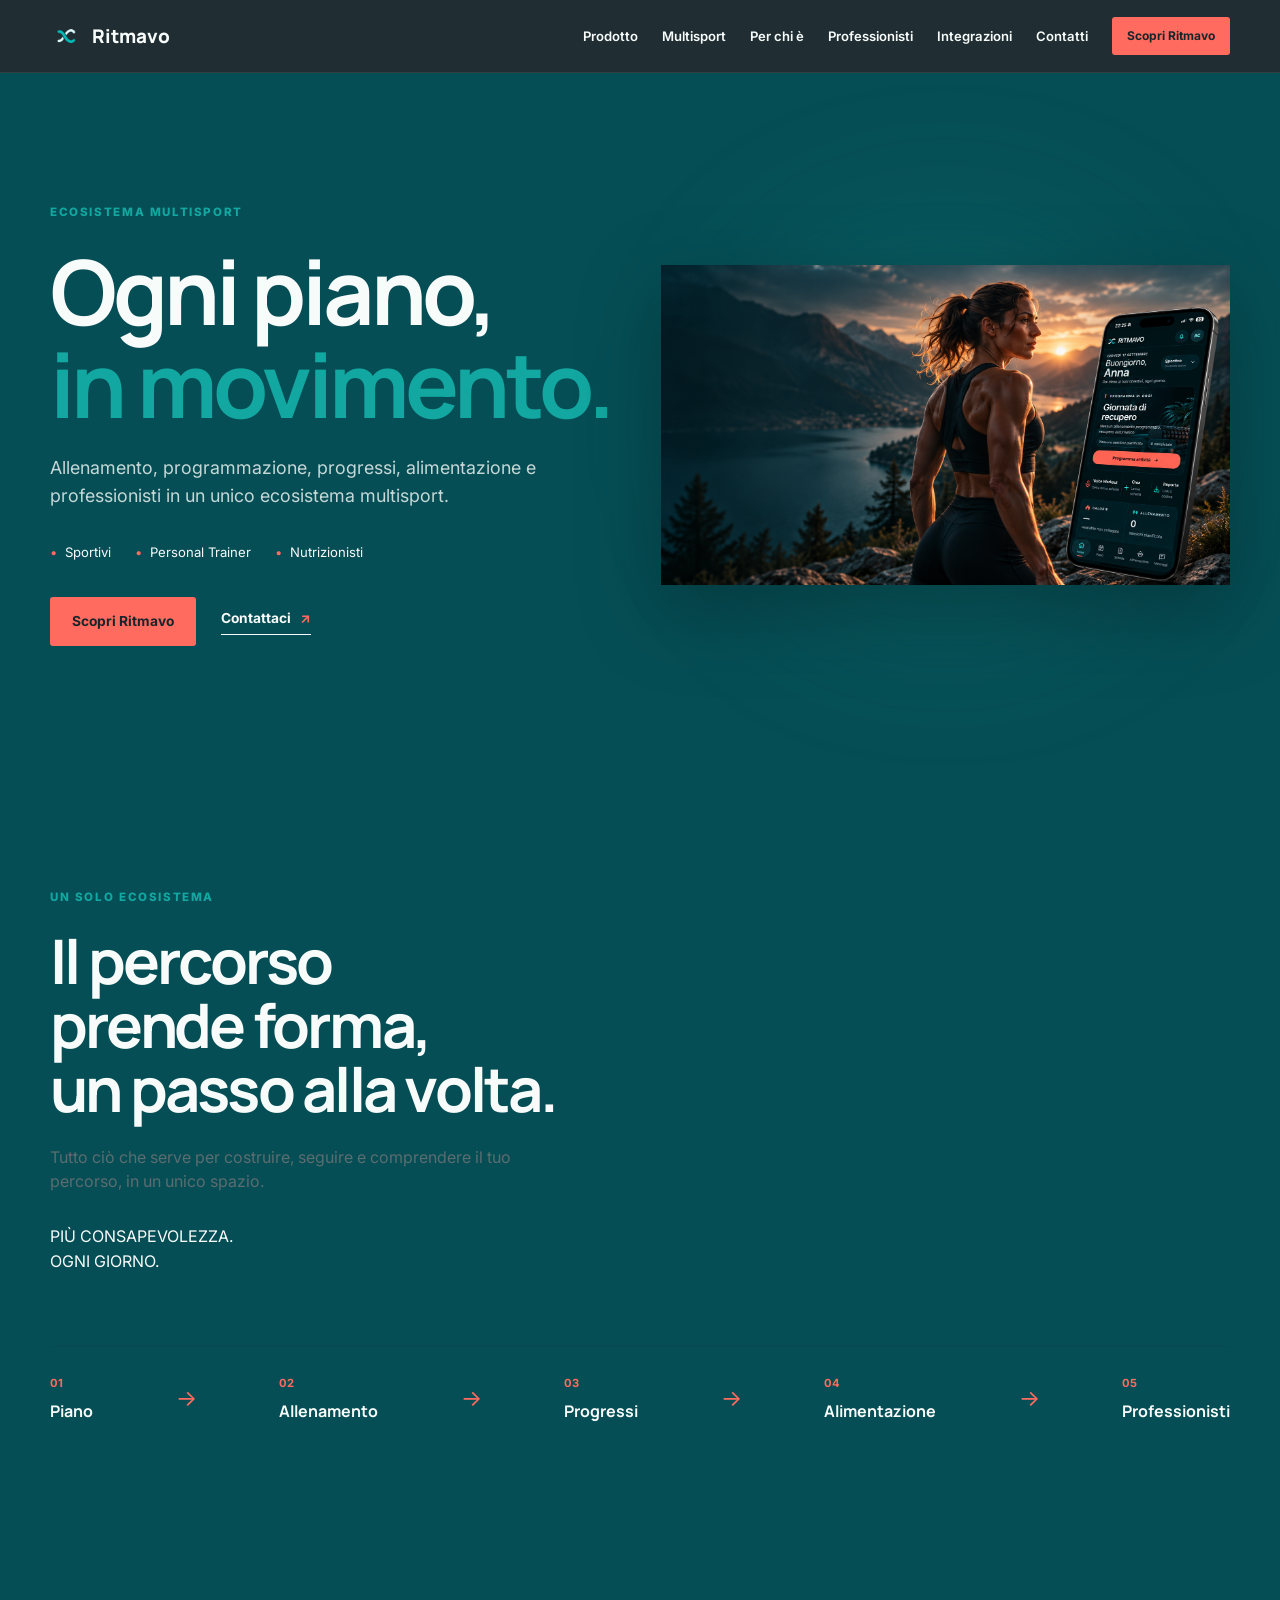
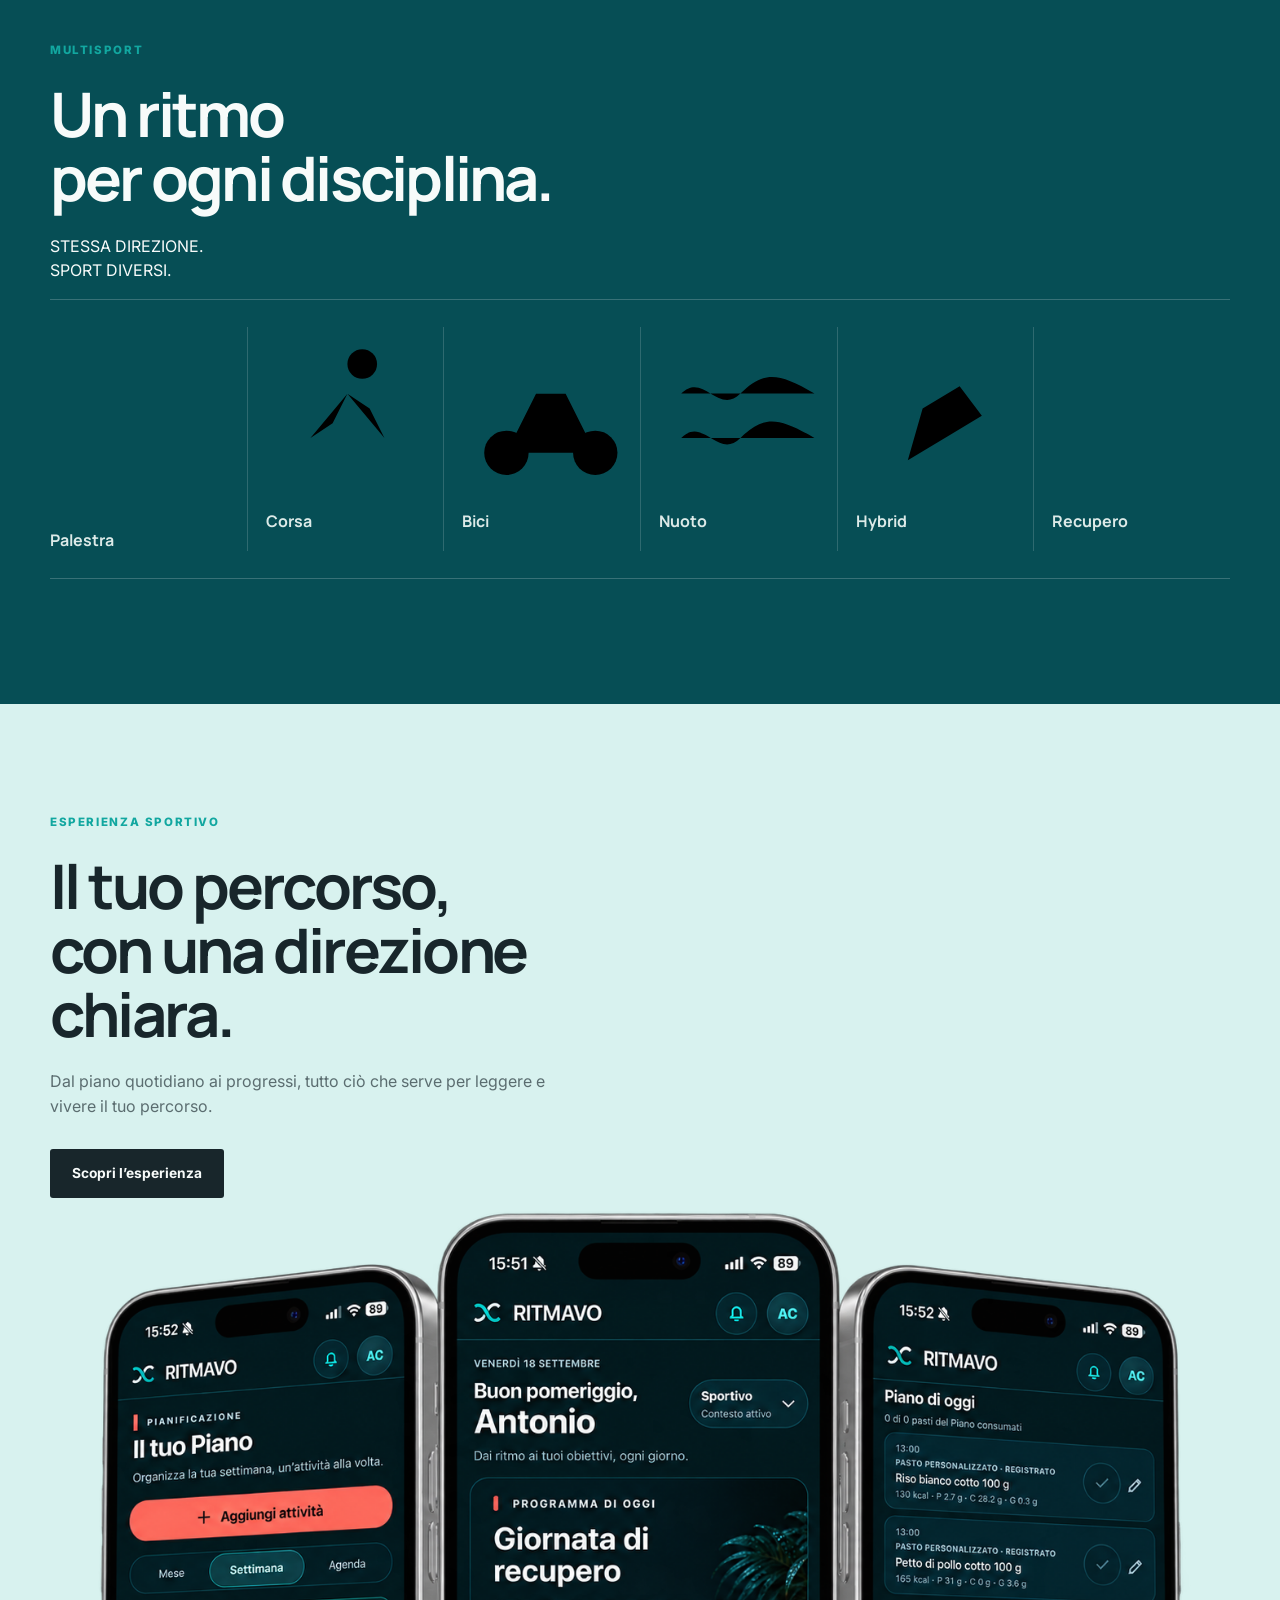
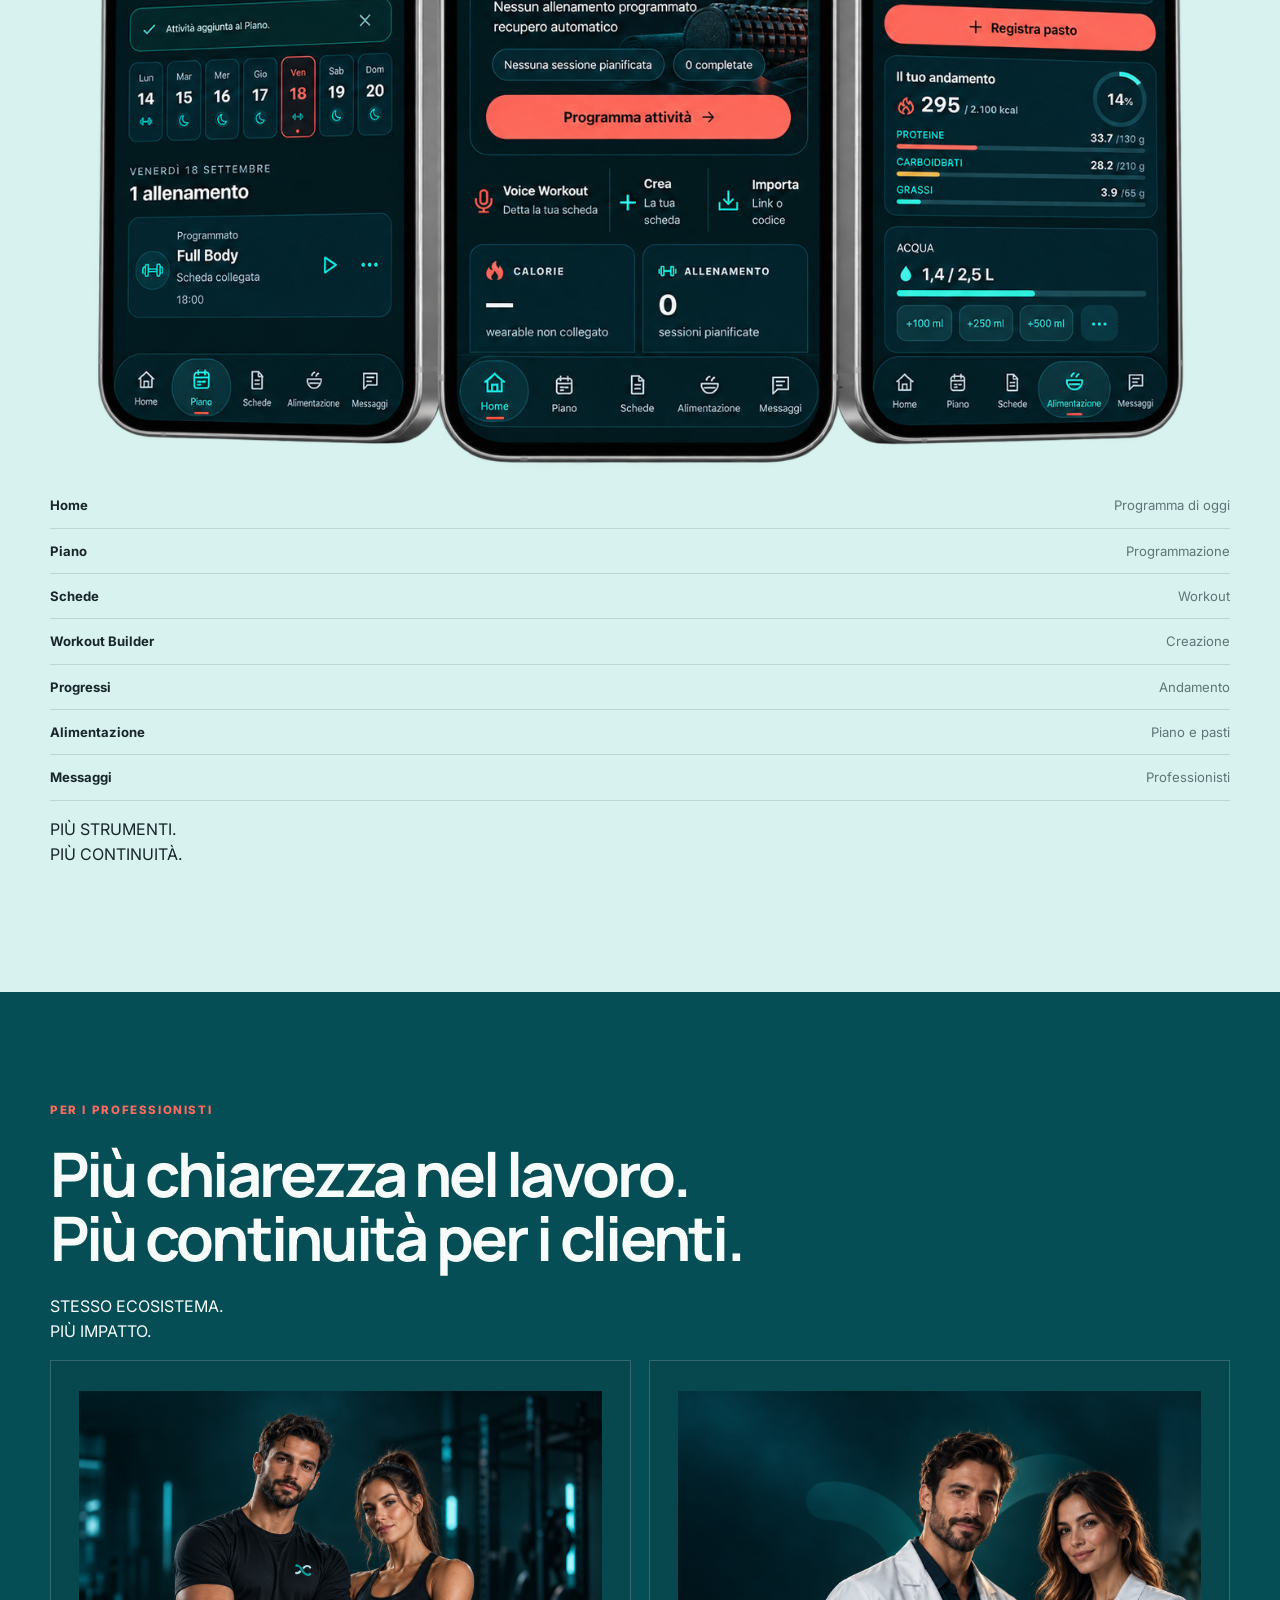
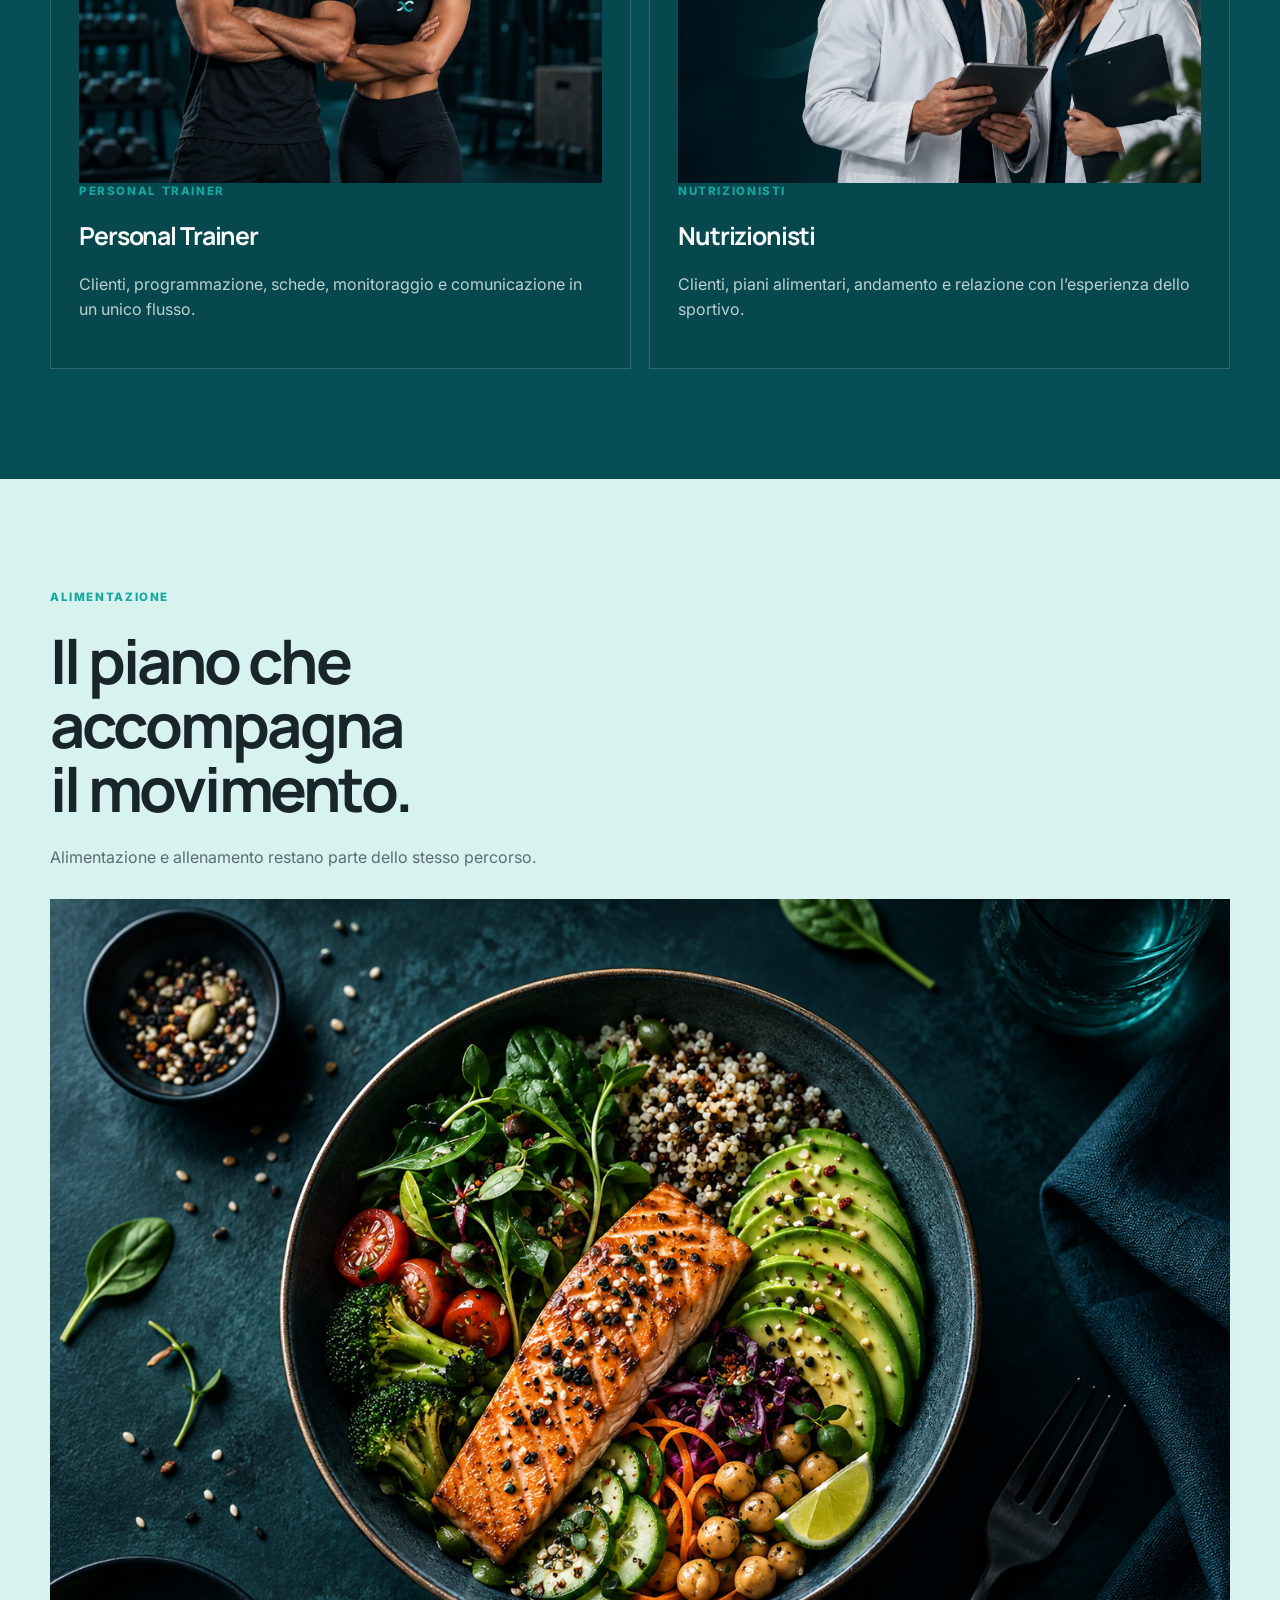
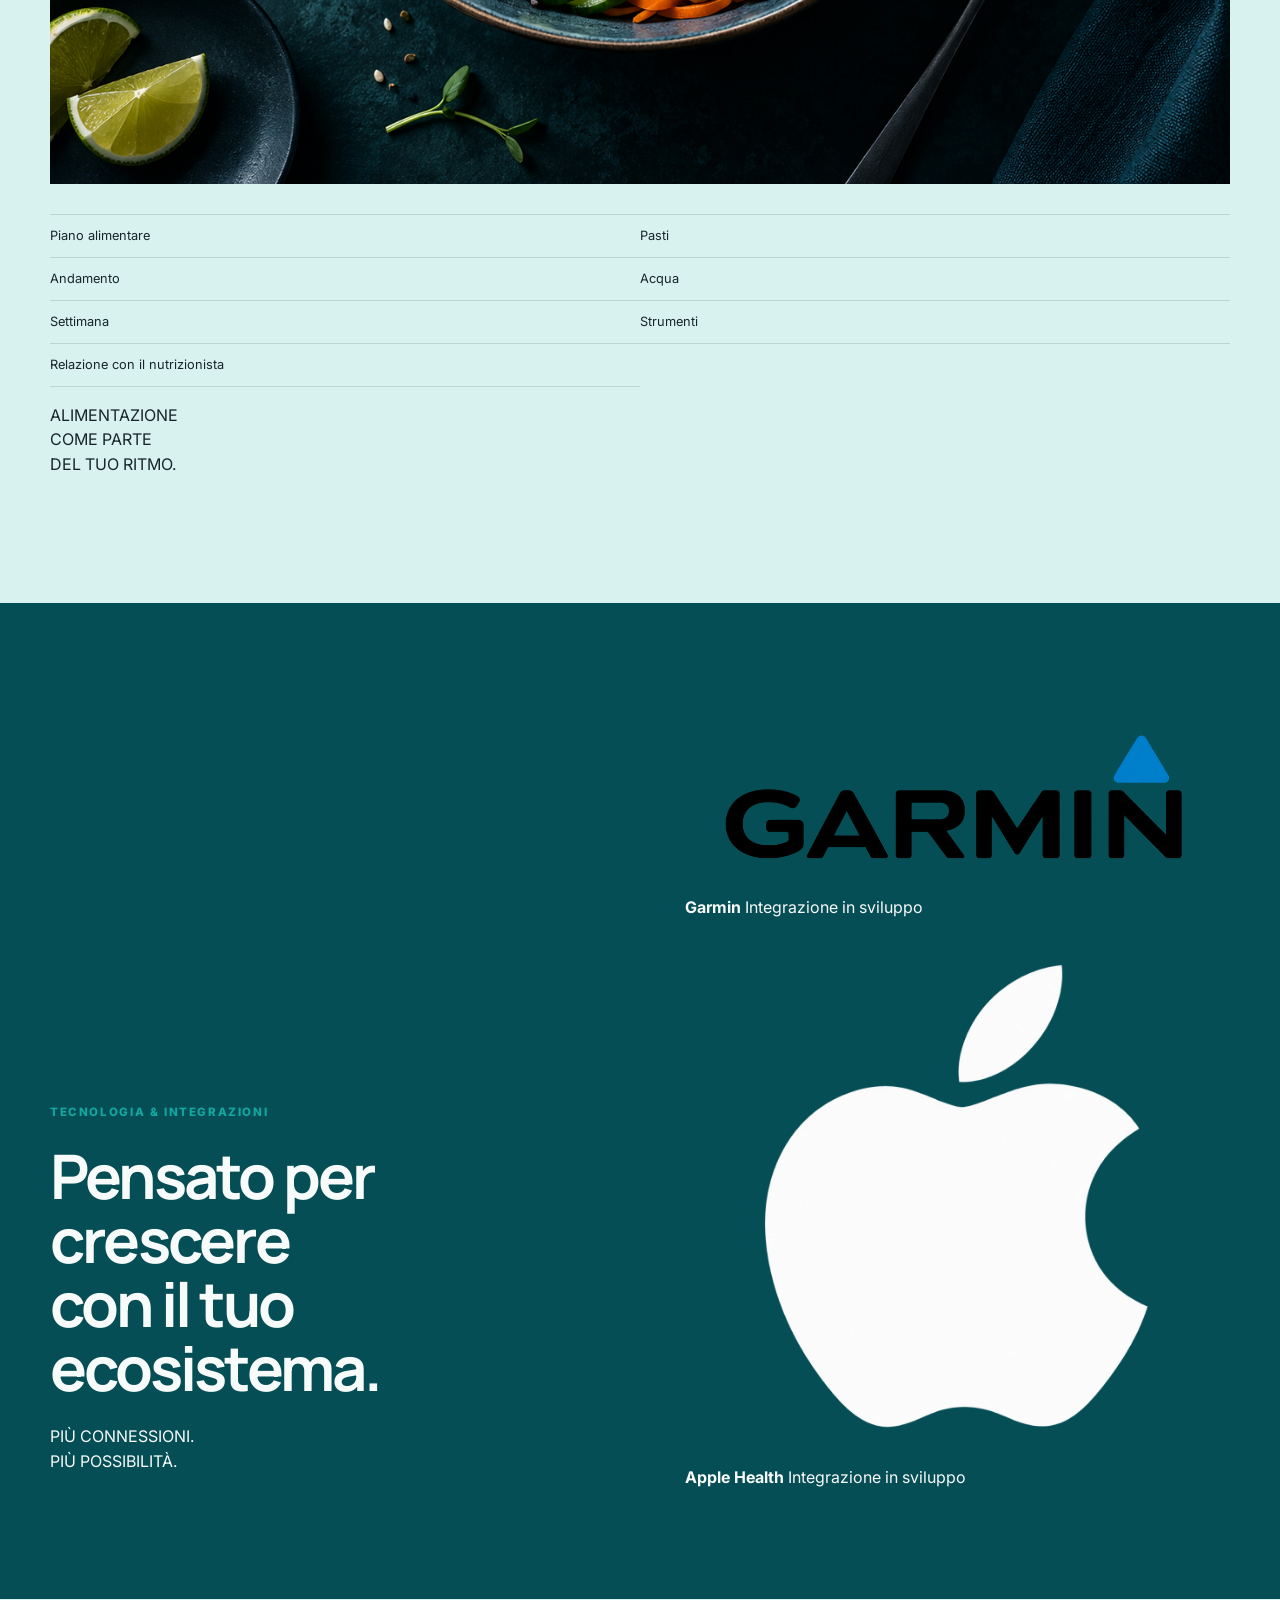
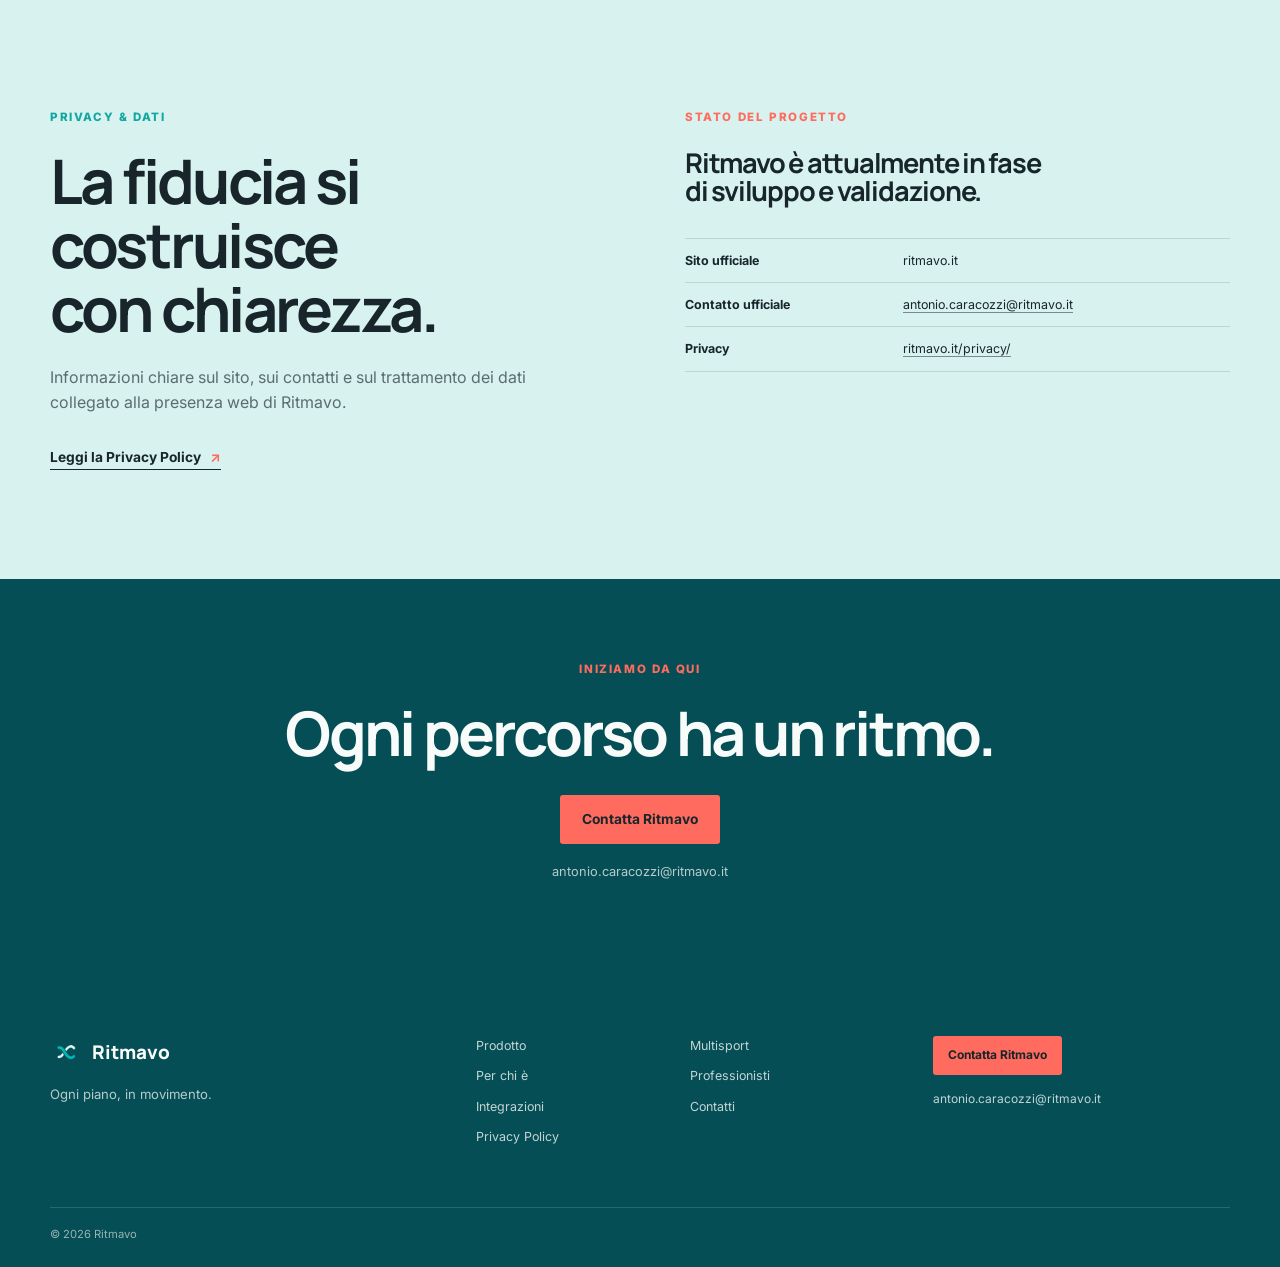
==== index.html @ eb7073df "Update homepage with canonical Ritmavo assets" ====
<!doctype html>
<html lang="it">

<head>
  <meta charset="utf-8">

  <meta
    name="viewport"
    content="width=device-width, initial-scale=1"
  >

  <title>Ritmavo — Ogni piano, in movimento</title>

  <meta
    name="description"
    content="Ritmavo è l’ecosistema multisport per allenamento, programmazione, progressi, alimentazione e professionisti."
  >

  <link
    rel="canonical"
    href="https://ritmavo.it/"
  >

  <meta
    name="theme-color"
    content="#06191E"
  >

  <meta
    property="og:type"
    content="website"
  >

  <meta
    property="og:title"
    content="Ritmavo — Ogni piano, in movimento"
  >

  <meta
    property="og:description"
    content="Allenamento, programmazione, progressi, alimentazione e professionisti in un unico ecosistema multisport."
  >

  <meta
    property="og:url"
    content="https://ritmavo.it/"
  >

  <link
    rel="preconnect"
    href="https://fonts.googleapis.com"
  >

  <link
    rel="preconnect"
    href="https://fonts.gstatic.com"
    crossorigin
  >

  <link
    href="https://fonts.googleapis.com/css2?family=Inter:wght@400;500;600;700;800&family=Manrope:wght@700;800&display=swap"
    rel="stylesheet"
  >

  <link
    rel="stylesheet"
    href="styles.css"
  >

  <script
    src="script.js"
    defer
  ></script>
</head>

<body>

  <a
    class="skip-link"
    href="#main-content"
  >
    Vai al contenuto
  </a>


  <!-- =========================================================
       HEADER
       ========================================================= -->

  <header class="site-header">

    <div class="container header-inner">

      <a
        class="brand"
        href="/"
        aria-label="Ritmavo, home"
      >
        <img
          src="assets/brand/ritmavo-symbol.png"
          alt=""
          width="32"
          height="32"
        >

        <span>Ritmavo</span>
      </a>


      <button
        class="menu-toggle"
        type="button"
        aria-expanded="false"
        aria-controls="primary-nav"
      >
        Menu
      </button>


      <nav
        id="primary-nav"
        aria-label="Navigazione principale"
      >
        <a href="#prodotto">Prodotto</a>
        <a href="#multisport">Multisport</a>
        <a href="#per-chi">Per chi è</a>
        <a href="#professionisti">Professionisti</a>
        <a href="#integrazioni">Integrazioni</a>
        <a href="#contatti">Contatti</a>

        <a
          class="button button-small button-coral"
          href="#prodotto"
        >
          Scopri Ritmavo
        </a>
      </nav>

    </div>

  </header>


  <main id="main-content">


    <!-- =========================================================
         HERO
         ========================================================= -->

    <section class="hero section-dark">

      <div class="container hero-grid">

        <div class="hero-copy">

          <p class="eyebrow teal">
            ECOSISTEMA MULTISPORT
          </p>

          <h1>
            Ogni piano,<br>
            <em>in movimento.</em>
          </h1>

          <p class="hero-lead">
            Allenamento, programmazione, progressi,
            alimentazione e professionisti in un unico
            ecosistema multisport.
          </p>


          <div class="audiences">

            <span>Sportivi</span>

            <span>Personal Trainer</span>

            <span>Nutrizionisti</span>

          </div>


          <div class="actions">

            <a
              class="button button-coral"
              href="#prodotto"
            >
              Scopri Ritmavo
            </a>

            <a
              class="text-link light"
              href="#contatti"
            >
              Contattaci
              <span aria-hidden="true">↗</span>
            </a>

          </div>

        </div>


        <div
          class="hero-product"
          aria-label="Esperienza Ritmavo"
        >

          <div
            class="product-glow"
            aria-hidden="true"
          ></div>

          <div class="hero-image-wrap">

            <img
              src="assets/images/ritmavo-hero-canonical.png"
              alt="Esperienza Ritmavo con atleta e applicazione"
              loading="eager"
            >

          </div>

        </div>

      </div>

    </section>


    <!-- =========================================================
         UN SOLO ECOSISTEMA
         ========================================================= -->

    <section
      id="prodotto"
      class="section section-dark ecosystem"
    >

      <div class="container">


        <div class="split-heading">

          <div>

            <p class="eyebrow teal">
              UN SOLO ECOSISTEMA
            </p>

            <h2>
              Il percorso<br>
              prende forma,<br>
              un passo alla volta.
            </h2>

          </div>


          <div class="section-side-copy">

            <p class="body-copy">
              Tutto ciò che serve per costruire,
              seguire e comprendere il tuo percorso,
              in un unico spazio.
            </p>

            <p class="micro-statement">
              PIÙ CONSAPEVOLEZZA.<br>
              OGNI GIORNO.
            </p>

          </div>

        </div>


        <div
          class="flow"
          aria-label="Percorso Ritmavo"
        >

          <div>
            <b>01</b>
            <span>Piano</span>
          </div>

          <i aria-hidden="true">→</i>

          <div>
            <b>02</b>
            <span>Allenamento</span>
          </div>

          <i aria-hidden="true">→</i>

          <div>
            <b>03</b>
            <span>Progressi</span>
          </div>

          <i aria-hidden="true">→</i>

          <div>
            <b>04</b>
            <span>Alimentazione</span>
          </div>

          <i aria-hidden="true">→</i>

          <div>
            <b>05</b>
            <span>Professionisti</span>
          </div>

        </div>

      </div>

    </section>


    <!-- =========================================================
         MULTISPORT
         ========================================================= -->

    <section
      id="multisport"
      class="section section-dark multisport"
    >

      <div class="container">

        <div class="multisport-head">

          <div class="section-heading light-heading">

            <p class="eyebrow teal">
              MULTISPORT
            </p>

            <h2>
              Un ritmo<br>
              per ogni disciplina.
            </h2>

          </div>


          <p class="micro-statement">
            STESSA DIREZIONE.<br>
            SPORT DIVERSI.
          </p>

        </div>


        <div
          class="discipline-row"
          aria-label="Discipline supportate"
        >


          <span>

            <svg
              viewBox="0 0 24 24"
              aria-hidden="true"
            >
              <path d="M4 10h16M6 7v6M18 7v6M9 8v4M15 8v4"/>
            </svg>

            Palestra

          </span>


          <span>

            <svg
              viewBox="0 0 24 24"
              aria-hidden="true"
            >
              <circle cx="13" cy="5" r="2"/>
              <path d="m11 9 3 2 2 4m-5-6-2 4-3 2m6 0-1 5m5-5 3 4"/>
            </svg>

            Corsa

          </span>


          <span>

            <svg
              viewBox="0 0 24 24"
              aria-hidden="true"
            >
              <circle cx="6" cy="17" r="3"/>
              <circle cx="18" cy="17" r="3"/>
              <path d="m6 17 4-8h4l4 8M10 9l-3-3m3 3 4 5"/>
            </svg>

            Bici

          </span>


          <span>

            <svg
              viewBox="0 0 24 24"
              aria-hidden="true"
            >
              <path d="M3 9c3-3 5 3 8 0s5-3 10 0M3 15c3-3 5 3 8 0s5-3 10 0"/>
            </svg>

            Nuoto

          </span>


          <span>

            <svg
              viewBox="0 0 24 24"
              aria-hidden="true"
            >
              <path d="M5 18h14M7 18l2-7 5-3 3 4m-8-1 4 2"/>
            </svg>

            Hybrid

          </span>


          <span>

            <svg
              viewBox="0 0 24 24"
              aria-hidden="true"
            >
              <path d="M12 4v16M4 12h16M6.5 6.5l11 11m0-11-11 11"/>
            </svg>

            Recupero

          </span>


        </div>

      </div>

    </section>


    <!-- =========================================================
         ESPERIENZA SPORTIVO
         ========================================================= -->

    <section
      id="per-chi"
      class="section section-light sportivo"
    >

      <div class="container sportivo-grid">


        <div class="sportivo-copy">

          <p class="eyebrow teal">
            ESPERIENZA SPORTIVO
          </p>

          <h2>
            Il tuo percorso,<br>
            con una direzione<br>
            chiara.
          </h2>

          <p class="body-copy">
            Dal piano quotidiano ai progressi,
            tutto ciò che serve per leggere
            e vivere il tuo percorso.
          </p>

          <a
            class="button button-dark"
            href="#contatti"
          >
            Scopri l’esperienza
          </a>

        </div>


        <div class="phone-visual">

          <img
            src="assets/images/ritmavo-phones-canonical.png"
            alt="Schermate Ritmavo Piano, Home e Alimentazione"
            loading="lazy"
          >

        </div>


        <div class="sportivo-features">

          <ul class="feature-list">

            <li>
              <b>Home</b>
              <span>Programma di oggi</span>
            </li>

            <li>
              <b>Piano</b>
              <span>Programmazione</span>
            </li>

            <li>
              <b>Schede</b>
              <span>Workout</span>
            </li>

            <li>
              <b>Workout Builder</b>
              <span>Creazione</span>
            </li>

            <li>
              <b>Progressi</b>
              <span>Andamento</span>
            </li>

            <li>
              <b>Alimentazione</b>
              <span>Piano e pasti</span>
            </li>

            <li>
              <b>Messaggi</b>
              <span>Professionisti</span>
            </li>

          </ul>


          <p class="micro-statement micro-dark">
            PIÙ STRUMENTI.<br>
            PIÙ CONTINUITÀ.
          </p>

        </div>

      </div>

    </section>


    <!-- =========================================================
         PROFESSIONISTI
         ========================================================= -->

    <section
      id="professionisti"
      class="section section-dark professionals"
    >

      <div class="container">


        <div class="professionals-heading">

          <div class="section-heading light-heading">

            <p class="eyebrow coral">
              PER I PROFESSIONISTI
            </p>

            <h2>
              Più chiarezza nel lavoro.<br>
              Più continuità per i clienti.
            </h2>

          </div>


          <p class="micro-statement">
            STESSO ECOSISTEMA.<br>
            PIÙ IMPATTO.
          </p>

        </div>


        <div class="pro-grid">


          <article class="pro-card">

            <div class="pro-image">

              <img
                src="assets/images/ritmavo-pt-canonical.png"
                alt="Personal Trainer uomo e donna"
                loading="lazy"
              >

            </div>


            <div class="pro-content">

              <p class="eyebrow teal">
                PERSONAL TRAINER
              </p>

              <h3>
                Personal Trainer
              </h3>

              <p>
                Clienti, programmazione, schede,
                monitoraggio e comunicazione
                in un unico flusso.
              </p>

            </div>

          </article>


          <article class="pro-card">

            <div class="pro-image">

              <img
                src="assets/images/ritmavo-nutritionists-canonical.png"
                alt="Nutrizionisti uomo e donna"
                loading="lazy"
              >

            </div>


            <div class="pro-content">

              <p class="eyebrow teal">
                NUTRIZIONISTI
              </p>

              <h3>
                Nutrizionisti
              </h3>

              <p>
                Clienti, piani alimentari,
                andamento e relazione con
                l’esperienza dello sportivo.
              </p>

            </div>

          </article>


        </div>

      </div>

    </section>


    <!-- =========================================================
         ALIMENTAZIONE
         ========================================================= -->

    <section
      class="section section-light nutrition"
    >

      <div class="container nutrition-grid">


        <div class="nutrition-copy">

          <p class="eyebrow teal">
            ALIMENTAZIONE
          </p>

          <h2>
            Il piano che<br>
            accompagna<br>
            il movimento.
          </h2>

          <p class="body-copy">
            Alimentazione e allenamento
            restano parte dello stesso percorso.
          </p>

        </div>


        <div class="nutrition-visual">

          <img
            src="assets/images/ritmavo-nutrition-canonical.png"
            alt="Esperienza alimentazione Ritmavo"
            loading="lazy"
          >

        </div>


        <div class="nutrition-features">

          <ul class="plain-list">

            <li>Piano alimentare</li>
            <li>Pasti</li>
            <li>Andamento</li>
            <li>Acqua</li>
            <li>Settimana</li>
            <li>Strumenti</li>
            <li>Relazione con il nutrizionista</li>

          </ul>


          <p class="micro-statement micro-dark">
            ALIMENTAZIONE<br>
            COME PARTE<br>
            DEL TUO RITMO.
          </p>

        </div>

      </div>

    </section>


    <!-- =========================================================
         TECNOLOGIA & INTEGRAZIONI
         ========================================================= -->

    <section
      id="integrazioni"
      class="section section-dark integrations"
    >

      <div class="container integration-row">


        <div>

          <p class="eyebrow teal">
            TECNOLOGIA &amp; INTEGRAZIONI
          </p>

          <h2>
            Pensato per crescere<br>
            con il tuo ecosistema.
          </h2>

          <p class="micro-statement">
            PIÙ CONNESSIONI.<br>
            PIÙ POSSIBILITÀ.
          </p>

        </div>


        <div class="integration-panels">


          <div class="integration-panel">

            <img
              src="assets/brand/garmin-logo.png"
              alt="Garmin"
            >

            <strong>Garmin</strong>

            <span>
              Integrazione in sviluppo
            </span>

          </div>


          <div class="integration-panel">

            <img
              src="assets/brand/apple-logo.png"
              alt="Apple"
            >

            <strong>Apple Health</strong>

            <span>
              Integrazione in sviluppo
            </span>

          </div>


        </div>

      </div>

    </section>


    <!-- =========================================================
         PRIVACY + STATO PROGETTO
         ========================================================= -->

    <section class="section section-light trust">

      <div class="container trust-grid">


        <div>

          <p class="eyebrow teal">
            PRIVACY &amp; DATI
          </p>

          <h2>
            La fiducia si costruisce<br>
            con chiarezza.
          </h2>

          <p class="body-copy">
            Informazioni chiare sul sito,
            sui contatti e sul trattamento
            dei dati collegato alla presenza web di Ritmavo.
          </p>

          <a
            class="text-link"
            href="/privacy/"
          >
            Leggi la Privacy Policy
            <span aria-hidden="true">↗</span>
          </a>

        </div>


        <div>

          <p class="eyebrow coral">
            STATO DEL PROGETTO
          </p>

          <h3>
            Ritmavo è attualmente in fase<br>
            di sviluppo e validazione.
          </h3>


          <dl class="status-list">

            <dt>Sito ufficiale</dt>
            <dd>ritmavo.it</dd>

            <dt>Contatto ufficiale</dt>

            <dd>
              <a href="mailto:antonio.caracozzi@ritmavo.it">
                antonio.caracozzi@ritmavo.it
              </a>
            </dd>

            <dt>Privacy</dt>

            <dd>
              <a href="/privacy/">
                ritmavo.it/privacy/
              </a>
            </dd>

          </dl>

        </div>

      </div>

    </section>


    <!-- =========================================================
         FINAL CTA
         ========================================================= -->

    <section
      id="contatti"
      class="section-dark final-cta"
    >

      <div class="container cta-inner">

        <p class="eyebrow coral">
          INIZIAMO DA QUI
        </p>

        <h2>
          Ogni percorso ha un ritmo.
        </h2>

        <a
          class="button button-coral"
          href="mailto:antonio.caracozzi@ritmavo.it"
        >
          Contatta Ritmavo
        </a>

        <a
          class="contact-mail"
          href="mailto:antonio.caracozzi@ritmavo.it"
        >
          antonio.caracozzi@ritmavo.it
        </a>

      </div>

    </section>


  </main>


  <!-- =========================================================
       FOOTER
       ========================================================= -->

  <footer class="site-footer section-dark">

    <div class="container footer-grid">


      <div>

        <a
          class="brand footer-brand"
          href="/"
        >

          <img
            src="assets/brand/ritmavo-symbol.png"
            alt=""
            width="32"
            height="32"
          >

          <span>Ritmavo</span>

        </a>

        <p>
          Ogni piano, in movimento.
        </p>

      </div>


      <nav aria-label="Navigazione footer">

        <a href="#prodotto">Prodotto</a>

        <a href="#multisport">Multisport</a>

        <a href="#per-chi">Per chi è</a>

        <a href="#professionisti">Professionisti</a>

        <a href="#integrazioni">Integrazioni</a>

        <a href="#contatti">Contatti</a>

        <a href="/privacy/">Privacy Policy</a>

      </nav>


      <div class="footer-contact">

        <a
          class="button button-coral button-small"
          href="mailto:antonio.caracozzi@ritmavo.it"
        >
          Contatta Ritmavo
        </a>

        <a href="mailto:antonio.caracozzi@ritmavo.it">
          antonio.caracozzi@ritmavo.it
        </a>

      </div>


    </div>


    <div class="container copyright">
      © 2026 Ritmavo
    </div>

  </footer>


</body>

</html>
---- styles.css ----
:root {
  --ink: #18262b;
  --deep: #064e55;
  --petrol: #08767b;
  --active: #12a7a0;
  --coral: #ff6b5f;
  --ice: #d8f2ef;
  --white: #f7fbfa;
  --muted: #a9c3c2;
  --line: rgba(24, 38, 43, 0.14);
}

* { box-sizing: border-box; }
html { scroll-behavior: smooth; }
body {
  margin: 0;
  color: var(--ink);
  background: var(--ice);
  font: 400 16px/1.55 Inter, system-ui, sans-serif;
  overflow-x: hidden;
}

a { color: inherit; text-decoration: none; }
img { max-width: 100%; display: block; }

.container {
  width: min(1180px, calc(100% - 48px));
  margin: 0 auto;
}

.skip-link {
  position: absolute;
  left: -999px;
}
.skip-link:focus {
  left: 16px;
  top: 16px;
  z-index: 10;
  background: var(--coral);
  padding: 10px;
}

.section {
  padding: 110px 0;
}
.section-dark {
  color: var(--white);
  background: var(--deep);
}

h1,h2,h3 {
  margin: 0 0 24px;
  font-family: Manrope, sans-serif;
  letter-spacing: -0.045em;
  line-height: 1.04;
}

h1 { font-size: clamp(3.2rem, 7vw, 6.5rem); }
h2 { font-size: clamp(2.4rem, 4.8vw, 4.8rem); }
h3 { font-size: 1.55rem; }

.eyebrow {
  margin: 0 0 22px;
  font-size: 0.72rem;
  font-weight: 800;
  letter-spacing: 0.14em;
  text-transform: uppercase;
}
.coral { color: var(--coral); }
.teal { color: var(--active); }
.light-heading { color: var(--white); }

.body-copy {
  max-width: 500px;
  margin: 0 0 30px;
  color: #5b6d70;
}

.site-header {
  position: sticky;
  top: 0;
  z-index: 30;
  background: rgba(24, 38, 43, 0.96);
  color: var(--white);
  border-bottom: 1px solid rgba(255,255,255,0.08);
}
.header-inner {
  min-height: 72px;
  display: flex;
  align-items: center;
  justify-content: space-between;
  gap: 26px;
}

.brand {
  display: inline-flex;
  align-items: center;
  gap: 10px;
  font: 800 1.18rem/1 Manrope, sans-serif;
}
.brand img {
  object-fit: contain;
}

.site-header nav {
  display: flex;
  align-items: center;
  gap: 24px;
  font-size: 0.82rem;
  font-weight: 600;
}

.menu-toggle {
  display: none;
  background: none;
  color: inherit;
  border: 1px solid rgba(255,255,255,0.34);
  border-radius: 3px;
  padding: 8px 12px;
  font: inherit;
}

.button {
  display: inline-flex;
  align-items: center;
  justify-content: center;
  padding: 14px 22px;
  border-radius: 3px;
  font-weight: 700;
  font-size: 0.86rem;
  transition: opacity 0.2s ease;
}
.button:hover { opacity: 0.96; }
.button-small { padding: 10px 15px; font-size: 0.75rem; }
.button-coral { background: var(--coral); color: var(--ink); }
.button-dark { background: var(--ink); color: var(--white); }

.hero {
  padding: 92px 0 94px;
  overflow: hidden;
}
.hero-grid {
  display: grid;
  grid-template-columns: 1fr 1fr;
  align-items: center;
  gap: 42px;
}
.hero-copy { max-width: 630px; }
.hero h1 em {
  font-style: normal;
  color: var(--active);
}
.hero-lead {
  max-width: 530px;
  margin: 0;
  color: #c5d8d7;
  font-size: 1.12rem;
}
.audiences {
  display: flex;
  flex-wrap: wrap;
  gap: 24px;
  margin: 32px 0 35px;
  color: var(--white);
  font-size: 0.82rem;
}
.audiences span::before {
  content: "•";
  color: var(--coral);
  margin-right: 8px;
}
.actions {
  display: flex;
  align-items: center;
  gap: 25px;
}
.text-link {
  font-weight: 700;
  font-size: 0.86rem;
  border-bottom: 1px solid currentColor;
  padding-bottom: 4px;
}
.text-link span {
  color: var(--coral);
  margin-left: 6px;
}
.light { color: var(--white); }

.hero-product {
  position: relative;
  display: flex;
  align-items: center;
  justify-content: center;
  min-height: 520px;
}
.hero-product img {
  position: relative;
  z-index: 1;
  width: min(100%, 720px);
  height: auto;
  filter: drop-shadow(0 26px 40px rgba(0,0,0,0.28));
}
.product-glow {
  position: absolute;
  width: 70%;
  height: 70%;
  background: rgba(18, 167, 160, 0.22);
  filter: blur(80px);
  border-radius: 50%;
}

.section-heading.narrow { max-width: 680px; }
.flow {
  display: flex;
  align-items: center;
  justify-content: space-between;
  margin-top: 72px;
  padding-top: 28px;
  border-top: 1px solid var(--line);
}
.flow div {
  display: flex;
  flex-direction: column;
  gap: 8px;
}
.flow b {
  font-size: 0.7rem;
  color: var(--coral);
}
.flow span {
  font: 700 1rem Manrope, sans-serif;
}
.flow i {
  font-style: normal;
  font-size: 1.4rem;
  color: var(--coral);
}

.multisport { padding-bottom: 125px; }
.discipline-row {
  display: grid;
  grid-template-columns: repeat(6, minmax(0,1fr));
  padding: 27px 0;
  border-top: 1px solid rgba(255,255,255,0.2);
  border-bottom: 1px solid rgba(255,255,255,0.2);
  color: #dceae8;
}
.discipline-row span {
  padding-left: 18px;
  border-left: 1px solid rgba(255,255,255,0.16);
  font: 700 1rem Manrope, sans-serif;
}
.discipline-row span:first-child { border-left: 0; padding-left: 0; }

.two-column {
  display: grid;
  grid-template-columns: 1fr 1fr;
  gap: 90px;
  align-items: center;
}
.feature-panel {
  min-width: 0;
}
.feature-image {
  height: 320px;
  overflow: hidden;
  background: #c8eae6;
  border-radius: 3px;
  margin-bottom: 24px;
}
.feature-image img {
  width: 100%;
  height: auto;
  transform: translateY(-16%);
  filter: drop-shadow(0 15px 18px rgba(0,0,0,0.14));
}
.feature-list {
  list-style: none;
  padding: 0;
  margin: 0;
}
.feature-list li {
  display: flex;
  justify-content: space-between;
  gap: 14px;
  padding: 12px 0;
  border-bottom: 1px solid var(--line);
  font-size: 0.82rem;
}
.feature-list span { color: #607477; }

.pro-grid {
  display: grid;
  grid-template-columns: 1fr 1fr;
  gap: 18px;
}
.pro-card {
  padding: 30px 28px;
  border: 1px solid rgba(255,255,255,0.18);
  background: rgba(0,0,0,0.08);
}
.pro-card p:not(.eyebrow) {
  color: #bdd0cf;
}
.people {
  display: flex;
  margin-bottom: 28px;
}
.person {
  display: grid;
  place-items: center;
  width: 78px;
  height: 78px;
  border-radius: 50%;
  background: var(--active);
  color: var(--ink);
  font: 800 1.35rem Manrope, sans-serif;
  border: 4px solid var(--deep);
}
.person-alt {
  margin-left: -15px;
  background: var(--coral);
}
.tag-list {
  display: flex;
  flex-wrap: wrap;
  gap: 8px;
  margin-top: 26px;
}
.tag-list span {
  padding: 5px 8px;
  border: 1px solid rgba(255,255,255,0.3);
  font-size: 0.68rem;
}

.nutrition-grid { align-items: start; }
.reserved-visual {
  min-height: 460px;
  display: flex;
  flex-direction: column;
  justify-content: flex-end;
  padding: 32px;
  background: #c6eaeb;
  color: var(--petrol);
}
.reserved-visual strong {
  font: 800 3rem/1 Manrope, sans-serif;
  letter-spacing: -0.05em;
}
.visual-line {
  width: 70px;
  margin: 90px 0 22px;
  border-top: 4px solid var(--coral);
}
.plain-list {
  list-style: none;
  padding: 0;
  margin: 30px 0 0;
  display: grid;
  grid-template-columns: 1fr 1fr;
  border-top: 1px solid var(--line);
}
.plain-list li {
  padding: 11px 0;
  border-bottom: 1px solid var(--line);
  font-size: 0.8rem;
}

.integration-row {
  display: grid;
  grid-template-columns: 1fr 1fr;
  gap: 90px;
  align-items: end;
}
.integration-list {
  border-top: 1px solid rgba(255,255,255,0.28);
}
.integration-list div {
  display: flex;
  justify-content: space-between;
  align-items: center;
  gap: 18px;
  padding: 21px 0;
  border-bottom: 1px solid rgba(255,255,255,0.28);
}
.integration-list strong {
  font: 700 1.3rem Manrope, sans-serif;
}
.integration-list span {
  color: #a9c3c2;
  font-size: 0.75rem;
}

.trust { background: var(--ice); }
.trust-grid {
  display: grid;
  grid-template-columns: 1fr 1fr;
  gap: 90px;
}
.trust h3 { font-size: 1.7rem; }
.status-list {
  display: grid;
  grid-template-columns: 1fr 1.5fr;
  margin-top: 32px;
  border-top: 1px solid var(--line);
  font-size: 0.78rem;
}
.status-list > * {
  padding: 12px 0;
  border-bottom: 1px solid var(--line);
  margin: 0;
}
.status-list dt { font-weight: 700; }
.status-list dd a { border-bottom: 1px solid rgba(24,38,43,0.5); }

.final-cta { padding: 82px 0; }
.cta-inner { text-align: center; }
.cta-inner h2 { margin-bottom: 30px; }
.contact-mail {
  display: block;
  margin-top: 18px;
  color: #b5ccca;
  font-size: 0.8rem;
}

.site-footer {
  padding: 72px 0 24px;
}
.footer-grid {
  display: grid;
  grid-template-columns: 1.3fr 1.4fr 1fr;
  gap: 40px;
  align-items: start;
}
.footer-brand { margin-bottom: 16px; }
.footer-grid p {
  margin: 0;
  color: #b5ccca;
  font-size: 0.82rem;
}
.footer-grid nav {
  display: grid;
  grid-template-columns: 1fr 1fr;
  gap: 11px;
  font-size: 0.78rem;
  color: #c2d5d4;
}
.footer-contact {
  display: flex;
  flex-direction: column;
  align-items: flex-start;
  gap: 15px;
  font-size: 0.75rem;
  color: #c2d5d4;
}
.copyright {
  margin-top: 60px;
  padding-top: 18px;
  border-top: 1px solid rgba(255,255,255,0.15);
  color: #95b4b3;
  font-size: 0.7rem;
}

.privacy-main { min-height: 65vh; }
.privacy-wrap {
  max-width: 820px;
}
.privacy-wrap .lead {
  margin: 0 0 18px;
  color: #c5d8d7;
  font-size: 1.15rem;
}
.privacy-wrap article {
  margin-top: 52px;
  padding-top: 28px;
  border-top: 1px solid rgba(255,255,255,0.18);
}
.privacy-wrap article p {
  color: #c5d8d7;
}
.privacy-wrap h2 { font-size: 1.8rem; }
.privacy-wrap a { color: var(--coral); }

@media (max-width: 900px) {
  .site-header nav { gap: 13px; }
  .hero-grid,
  .two-column,
  .integration-row,
  .trust-grid { gap: 45px; }
  .section { padding: 84px 0; }
  .hero { padding-top: 72px; }
  .discipline-row { grid-template-columns: repeat(3, minmax(0, 1fr)); gap: 20px; }
  .discipline-row span:nth-child(4) { border-left: 0; padding-left: 0; }
  .footer-grid { grid-template-columns: 1fr 1fr; }
  .footer-contact { grid-column: 2; }
}

@media (max-width: 680px) {
  .container { width: min(calc(100% - 36px), 540px); }
  .header-inner { min-height: 64px; }
  .menu-toggle { display: block; }
  .site-header nav {
    position: absolute;
    top: 64px;
    left: 0;
    right: 0;
    display: none;
    flex-direction: column;
    align-items: stretch;
    gap: 18px;
    padding: 20px 18px 24px;
    background: var(--ink);
  }
  .site-header nav.open { display: flex; }
  .site-header nav .button { text-align: center; }

  .hero-grid,
  .two-column,
  .integration-row,
  .trust-grid,
  .pro-grid { grid-template-columns: 1fr; }
  .hero { padding: 62px 0 70px; }
  .hero-product { order: -1; min-height: 280px; }
  .hero-product img { max-height: 330px; }
  .hero h1 { font-size: 3.5rem; }
  .hero-lead { font-size: 1rem; }
  .audiences { gap: 12px; }
  .actions { align-items: flex-start; flex-direction: column; gap: 18px; }

  .flow {
    display: grid;
    grid-template-columns: 1fr 1fr;
    gap: 18px;
    margin-top: 40px;
  }
  .flow i { display: none; }
  .flow div {
    padding-bottom: 12px;
    border-bottom: 1px solid var(--line);
  }

  .discipline-row { grid-template-columns: repeat(2, minmax(0,1fr)); }
  .discipline-row span:nth-child(3) { border-left: 0; padding-left: 0; }
  .feature-image { height: 250px; }
  .reserved-visual { order: 2; min-height: 300px; }
  .reserved-visual strong { font-size: 2.4rem; }
  .trust-grid { gap: 55px; }
  .footer-grid { grid-template-columns: 1fr; gap: 28px; }
  .footer-contact { grid-column: auto; }
  .copyright { margin-top: 42px; }
}

@media (max-width: 390px) {
  .hero h1 { font-size: 3rem; }
  .section { padding: 64px 0; }
}
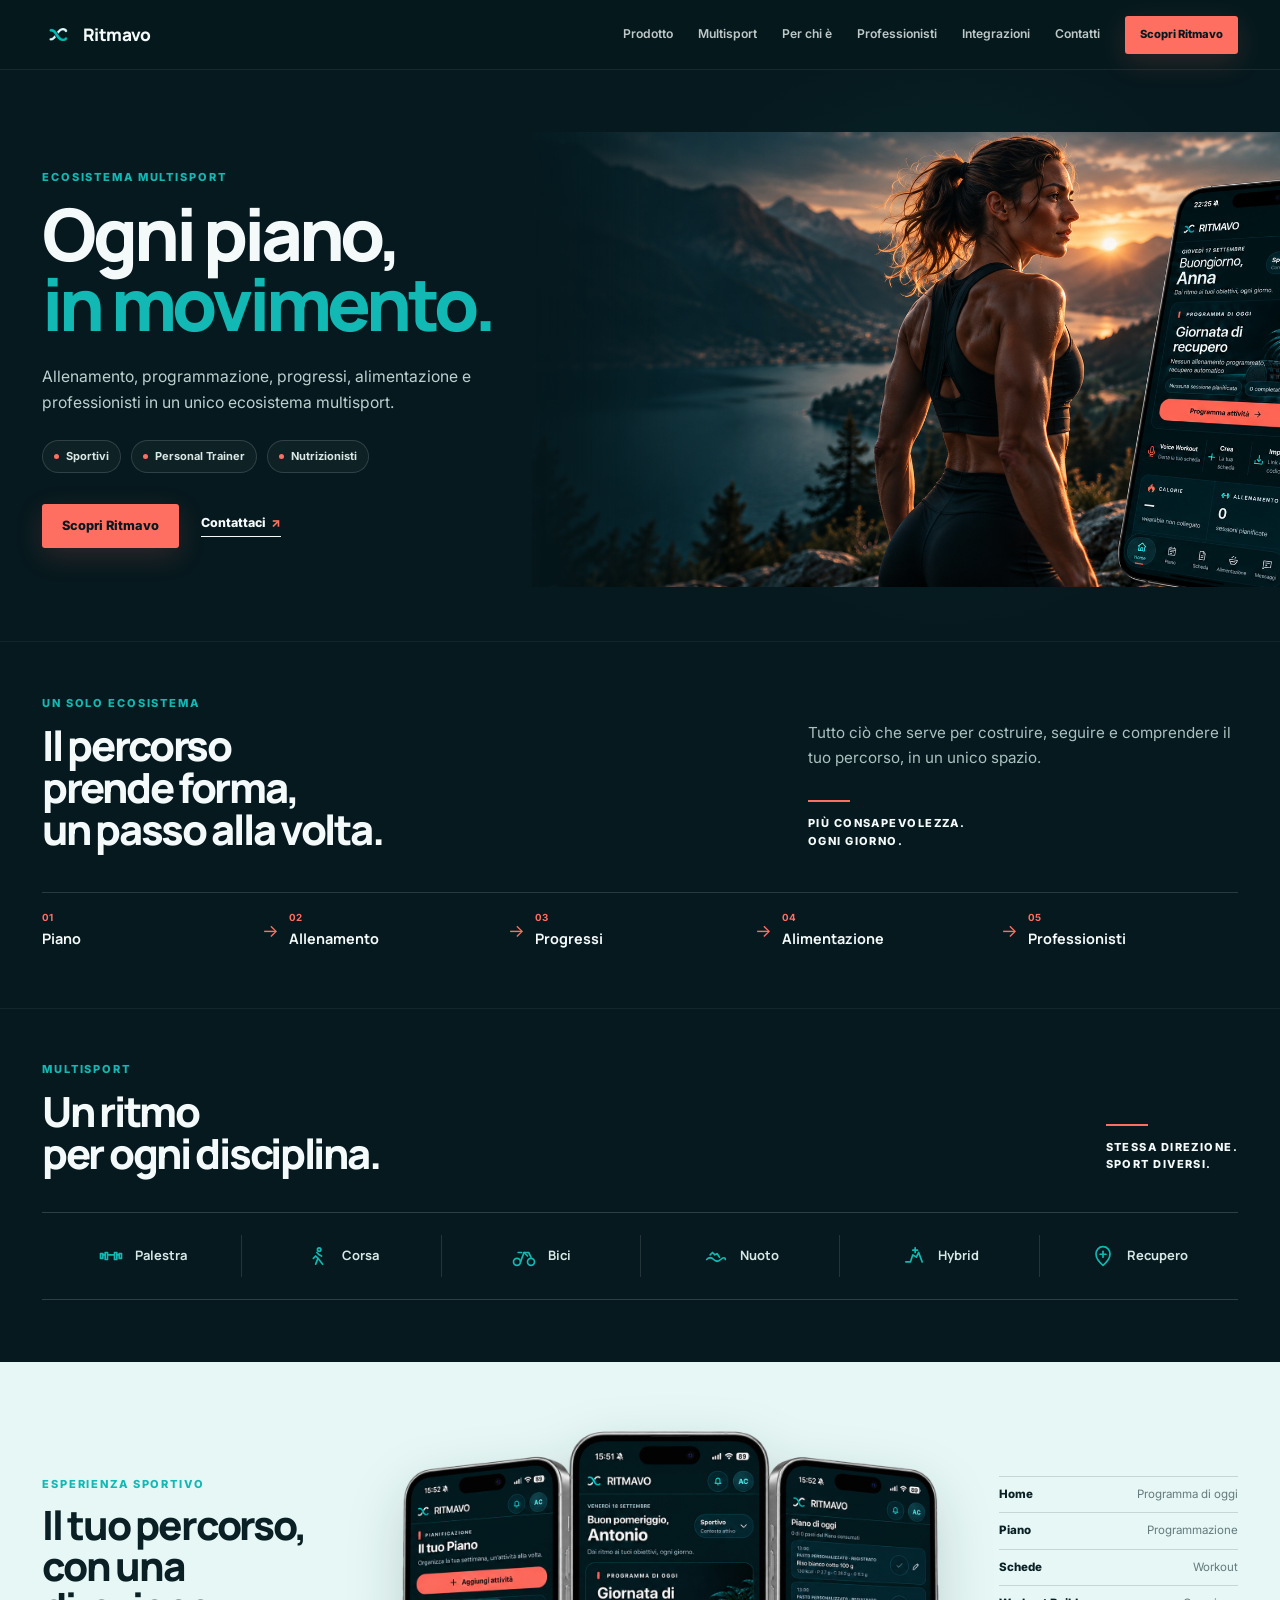
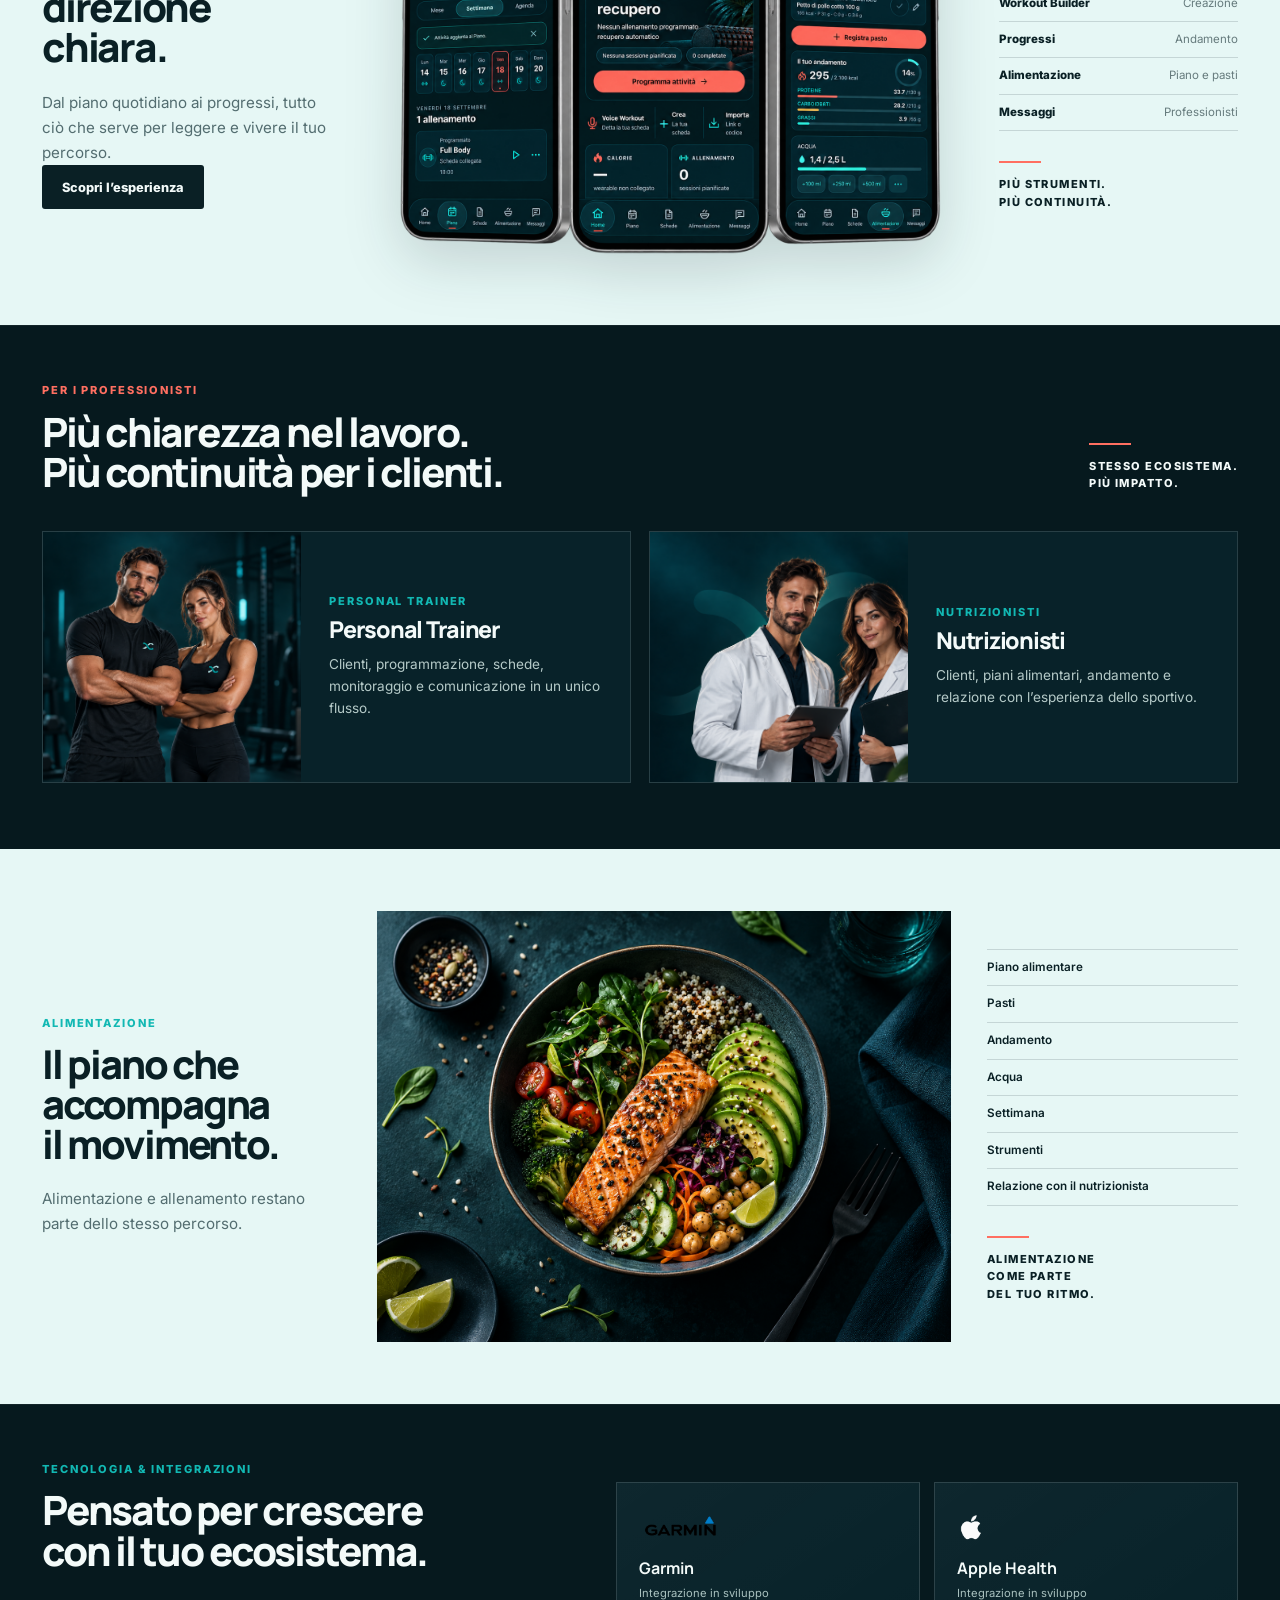
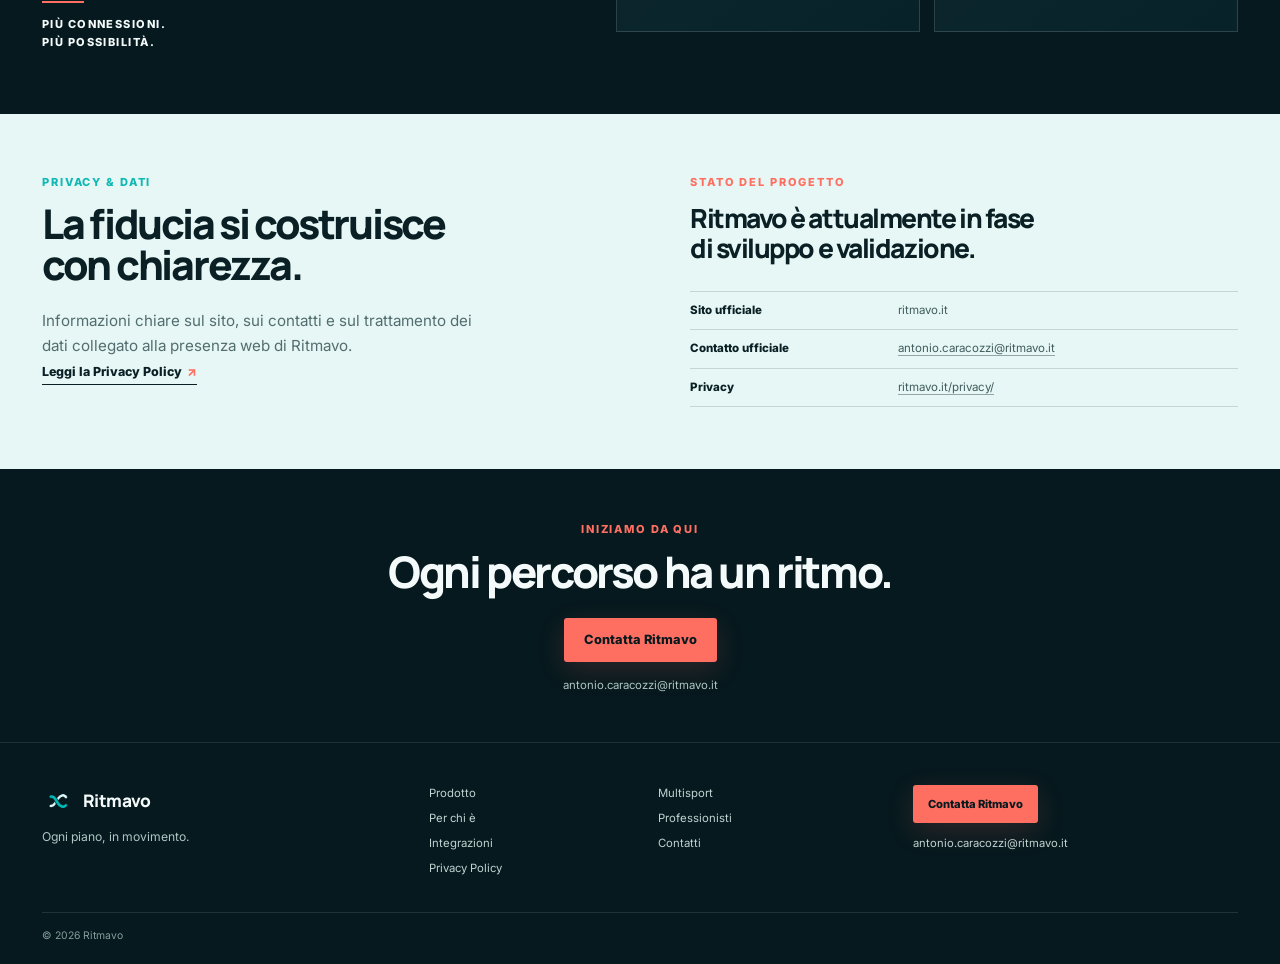
==== commit 01f9de6b: "Refactor discipline-row HTML structure and SVGs" ====
--- a/index.html
+++ b/index.html
@@ -357,100 +357,61 @@
         </div>
 
 
-        <div
-          class="discipline-row"
-          aria-label="Discipline supportate"
-        >
-
-
-          <span>
-
-            <svg
-              viewBox="0 0 24 24"
-              aria-hidden="true"
-            >
-              <path d="M4 10h16M6 7v6M18 7v6M9 8v4M15 8v4"/>
-            </svg>
-
-            Palestra
-
-          </span>
-
-
-          <span>
-
-            <svg
-              viewBox="0 0 24 24"
-              aria-hidden="true"
-            >
-              <circle cx="13" cy="5" r="2"/>
-              <path d="m11 9 3 2 2 4m-5-6-2 4-3 2m6 0-1 5m5-5 3 4"/>
-            </svg>
-
-            Corsa
-
-          </span>
-
-
-          <span>
-
-            <svg
-              viewBox="0 0 24 24"
-              aria-hidden="true"
-            >
-              <circle cx="6" cy="17" r="3"/>
-              <circle cx="18" cy="17" r="3"/>
-              <path d="m6 17 4-8h4l4 8M10 9l-3-3m3 3 4 5"/>
-            </svg>
-
-            Bici
-
-          </span>
-
-
-          <span>
-
-            <svg
-              viewBox="0 0 24 24"
-              aria-hidden="true"
-            >
-              <path d="M3 9c3-3 5 3 8 0s5-3 10 0M3 15c3-3 5 3 8 0s5-3 10 0"/>
-            </svg>
-
-            Nuoto
-
-          </span>
-
-
-          <span>
-
-            <svg
-              viewBox="0 0 24 24"
-              aria-hidden="true"
-            >
-              <path d="M5 18h14M7 18l2-7 5-3 3 4m-8-1 4 2"/>
-            </svg>
-
-            Hybrid
-
-          </span>
-
-
-          <span>
-
-            <svg
-              viewBox="0 0 24 24"
-              aria-hidden="true"
-            >
-              <path d="M12 4v16M4 12h16M6.5 6.5l11 11m0-11-11 11"/>
-            </svg>
-
-            Recupero
-
-          </span>
-
-
-        </div>
+        <div class="discipline-row" aria-label="Discipline supportate">
+  <span>
+    <svg viewBox="0 0 24 24" aria-hidden="true" fill="none">
+      <path d="M3 10h2v4H3zM19 10h2v4h-2zM7 9h2v6H7zM15 9h2v6h-2zM5 11h2m2 0h6m2 0h2" />
+    </svg>
+    Palestra
+  </span>
+
+  <span>
+    <svg viewBox="0 0 24 24" aria-hidden="true" fill="none">
+      <path d="M13 5a1.5 1.5 0 1 1 0 3a1.5 1.5 0 0 1 0-3Z" />
+      <path d="M11 9l2 2l2 1" />
+      <path d="M10 19l2-5l-2-2l-2 2" />
+      <path d="M12 14l4 5" />
+    </svg>
+    Corsa
+  </span>
+
+  <span>
+    <svg viewBox="0 0 24 24" aria-hidden="true" fill="none">
+      <circle cx="6" cy="17" r="3" />
+      <circle cx="18" cy="17" r="3" />
+      <path d="M9 17l3-8h4l2 4" />
+      <path d="M10 9H7" />
+      <path d="M12 9l3 3" />
+    </svg>
+    Bici
+  </span>
+
+  <span>
+    <svg viewBox="0 0 24 24" aria-hidden="true" fill="none">
+      <path d="M4 15c2-2 4-2 6 0s4 2 6 0s4-2 4 0" />
+      <path d="M7 11l2-2l2 2l2-1l2 3" />
+    </svg>
+    Nuoto
+  </span>
+
+  <span>
+    <svg viewBox="0 0 24 24" aria-hidden="true" fill="none">
+      <path d="M5 17h4l2-6l3 2l2-4l3 8" />
+      <path d="M13 5v4" />
+      <path d="M11 7h4" />
+    </svg>
+    Hybrid
+  </span>
+
+  <span>
+    <svg viewBox="0 0 24 24" aria-hidden="true" fill="none">
+      <path d="M12 4c-3.5 0-6 2.8-6 6.3c0 4.7 6 9.7 6 9.7s6-5 6-9.7C18 6.8 15.5 4 12 4Z" />
+      <path d="M9.5 10.5h5" />
+      <path d="M12 8v5" />
+    </svg>
+    Recupero
+  </span>
+</div>
 
       </div>
 
--- a/styles.css
+++ b/styles.css
@@ -1,556 +1,1801 @@
 :root {
-  --ink: #18262b;
-  --deep: #064e55;
-  --petrol: #08767b;
-  --active: #12a7a0;
-  --coral: #ff6b5f;
-  --ice: #d8f2ef;
-  --white: #f7fbfa;
-  --muted: #a9c3c2;
-  --line: rgba(24, 38, 43, 0.14);
-}
-
-* { box-sizing: border-box; }
-html { scroll-behavior: smooth; }
+  --ritmavo-bg: #06191e;
+  --ritmavo-bg-soft: #082229;
+  --ritmavo-surface: #0a2930;
+  --ritmavo-surface-raised: #0c3037;
+
+  --ritmavo-teal: #12b8b3;
+  --ritmavo-coral: #ff6f61;
+
+  --ritmavo-ice: #e6f7f5;
+  --ritmavo-paper: #f4faf9;
+
+  --ritmavo-text-light: #f3faf9;
+  --ritmavo-text-dark: #0a2025;
+
+  --ritmavo-muted-light: #a9c1bf;
+  --ritmavo-muted-dark: #536d70;
+
+  --line-dark: rgba(255, 255, 255, 0.14);
+  --line-light: rgba(10, 32, 37, 0.15);
+
+  --content-width: 1380px;
+  --page-padding: 42px;
+
+  --header-height: 70px;
+}
+
+
+/* =========================================================
+   RESET / BASE
+   ========================================================= */
+
+* {
+  box-sizing: border-box;
+}
+
+html {
+  scroll-behavior: smooth;
+}
+
 body {
   margin: 0;
-  color: var(--ink);
-  background: var(--ice);
-  font: 400 16px/1.55 Inter, system-ui, sans-serif;
   overflow-x: hidden;
-}
-
-a { color: inherit; text-decoration: none; }
-img { max-width: 100%; display: block; }
+
+  background: var(--ritmavo-bg);
+  color: var(--ritmavo-text-dark);
+
+  font-family: Inter, system-ui, -apple-system, BlinkMacSystemFont, "Segoe UI", sans-serif;
+  font-size: 16px;
+  line-height: 1.5;
+
+  -webkit-font-smoothing: antialiased;
+  text-rendering: optimizeLegibility;
+}
+
+a {
+  color: inherit;
+  text-decoration: none;
+}
+
+button,
+input,
+textarea,
+select {
+  font: inherit;
+}
+
+img,
+svg {
+  display: block;
+}
+
+img {
+  max-width: 100%;
+}
+
+svg {
+  overflow: visible;
+}
 
 .container {
-  width: min(1180px, calc(100% - 48px));
-  margin: 0 auto;
+  width: min(
+    var(--content-width),
+    calc(100% - (var(--page-padding) * 2))
+  );
+
+  margin-inline: auto;
 }
 
 .skip-link {
+  position: fixed;
+  top: -80px;
+  left: 20px;
+
+  z-index: 999;
+
+  padding: 10px 14px;
+
+  background: var(--ritmavo-coral);
+  color: var(--ritmavo-text-dark);
+
+  font-weight: 800;
+
+  transition: top 0.2s ease;
+}
+
+.skip-link:focus {
+  top: 14px;
+}
+
+
+/* =========================================================
+   TYPOGRAPHY
+   ========================================================= */
+
+h1,
+h2,
+h3 {
+  margin: 0;
+
+  font-family: Manrope, Inter, sans-serif;
+  font-weight: 800;
+  letter-spacing: -0.055em;
+}
+
+h1 {
+  font-size: clamp(4rem, 5.65vw, 5.35rem);
+  line-height: 0.98;
+}
+
+h2 {
+  font-size: clamp(2.25rem, 3.25vw, 3.25rem);
+  line-height: 1.01;
+}
+
+h3 {
+  font-size: 1.45rem;
+  line-height: 1.08;
+}
+
+.eyebrow {
+  margin: 0 0 14px;
+
+  font-size: 0.69rem;
+  line-height: 1.2;
+  font-weight: 800;
+  letter-spacing: 0.17em;
+  text-transform: uppercase;
+}
+
+.teal {
+  color: var(--ritmavo-teal);
+}
+
+.coral {
+  color: var(--ritmavo-coral);
+}
+
+.body-copy {
+  max-width: 450px;
+  margin: 22px 0 0;
+
+  color: var(--ritmavo-muted-dark);
+
+  font-size: 0.95rem;
+  line-height: 1.65;
+}
+
+.section-dark .body-copy {
+  color: var(--ritmavo-muted-light);
+}
+
+.micro-statement {
+  position: relative;
+
+  margin: 30px 0 0;
+  padding-top: 15px;
+
+  color: var(--ritmavo-text-light);
+
+  font-size: 0.69rem;
+  line-height: 1.6;
+  font-weight: 800;
+  letter-spacing: 0.13em;
+}
+
+.micro-statement::before {
+  content: "";
+
   position: absolute;
-  left: -999px;
-}
-.skip-link:focus {
-  left: 16px;
-  top: 16px;
-  z-index: 10;
-  background: var(--coral);
-  padding: 10px;
-}
+  top: 0;
+  left: 0;
+
+  width: 42px;
+  height: 2px;
+
+  background: var(--ritmavo-coral);
+}
+
+.micro-dark {
+  color: var(--ritmavo-text-dark);
+}
+
+
+/* =========================================================
+   SECTIONS
+   ========================================================= */
 
 .section {
-  padding: 110px 0;
-}
+  position: relative;
+
+  padding: 70px 0;
+}
+
 .section-dark {
-  color: var(--white);
-  background: var(--deep);
-}
-
-h1,h2,h3 {
-  margin: 0 0 24px;
-  font-family: Manrope, sans-serif;
-  letter-spacing: -0.045em;
-  line-height: 1.04;
-}
-
-h1 { font-size: clamp(3.2rem, 7vw, 6.5rem); }
-h2 { font-size: clamp(2.4rem, 4.8vw, 4.8rem); }
-h3 { font-size: 1.55rem; }
-
-.eyebrow {
-  margin: 0 0 22px;
-  font-size: 0.72rem;
-  font-weight: 800;
-  letter-spacing: 0.14em;
-  text-transform: uppercase;
-}
-.coral { color: var(--coral); }
-.teal { color: var(--active); }
-.light-heading { color: var(--white); }
-
-.body-copy {
-  max-width: 500px;
-  margin: 0 0 30px;
-  color: #5b6d70;
-}
+  background: var(--ritmavo-bg);
+  color: var(--ritmavo-text-light);
+}
+
+.section-light {
+  background: var(--ritmavo-ice);
+  color: var(--ritmavo-text-dark);
+}
+
+
+/* =========================================================
+   HEADER
+   ========================================================= */
 
 .site-header {
   position: sticky;
   top: 0;
-  z-index: 30;
-  background: rgba(24, 38, 43, 0.96);
-  color: var(--white);
-  border-bottom: 1px solid rgba(255,255,255,0.08);
-}
+
+  z-index: 100;
+
+  height: var(--header-height);
+
+  background: rgba(6, 25, 30, 0.96);
+  color: var(--ritmavo-text-light);
+
+  border-bottom: 1px solid rgba(255, 255, 255, 0.08);
+
+  backdrop-filter: blur(18px);
+  -webkit-backdrop-filter: blur(18px);
+}
+
 .header-inner {
-  min-height: 72px;
+  height: 100%;
+
   display: flex;
   align-items: center;
   justify-content: space-between;
-  gap: 26px;
+
+  gap: 28px;
 }
 
 .brand {
   display: inline-flex;
   align-items: center;
-  gap: 10px;
-  font: 800 1.18rem/1 Manrope, sans-serif;
-}
+
+  gap: 9px;
+
+  flex-shrink: 0;
+
+  font-family: Manrope, sans-serif;
+  font-size: 1.08rem;
+  font-weight: 800;
+  letter-spacing: -0.035em;
+}
+
 .brand img {
+  width: 32px;
+  height: 32px;
+
   object-fit: contain;
 }
 
-.site-header nav {
+#primary-nav {
   display: flex;
   align-items: center;
-  gap: 24px;
-  font-size: 0.82rem;
+
+  gap: 25px;
+
+  margin-left: auto;
+
+  font-size: 0.76rem;
   font-weight: 600;
+}
+
+#primary-nav > a:not(.button) {
+  color: rgba(243, 250, 249, 0.78);
+
+  transition:
+    color 0.2s ease,
+    opacity 0.2s ease;
+}
+
+#primary-nav > a:not(.button):hover {
+  color: var(--ritmavo-text-light);
 }
 
 .menu-toggle {
   display: none;
-  background: none;
-  color: inherit;
-  border: 1px solid rgba(255,255,255,0.34);
-  border-radius: 3px;
-  padding: 8px 12px;
-  font: inherit;
-}
+
+  min-width: 44px;
+  min-height: 40px;
+
+  border: 1px solid rgba(255, 255, 255, 0.28);
+  border-radius: 4px;
+
+  background: transparent;
+  color: var(--ritmavo-text-light);
+
+  font-size: 0.8rem;
+  font-weight: 700;
+
+  cursor: pointer;
+}
+
+
+/* =========================================================
+   BUTTONS / LINKS
+   ========================================================= */
 
 .button {
   display: inline-flex;
   align-items: center;
   justify-content: center;
-  padding: 14px 22px;
+
+  min-height: 44px;
+
+  padding: 12px 20px;
+
+  border: 0;
   border-radius: 3px;
-  font-weight: 700;
-  font-size: 0.86rem;
-  transition: opacity 0.2s ease;
-}
-.button:hover { opacity: 0.96; }
-.button-small { padding: 10px 15px; font-size: 0.75rem; }
-.button-coral { background: var(--coral); color: var(--ink); }
-.button-dark { background: var(--ink); color: var(--white); }
+
+  font-size: 0.8rem;
+  font-weight: 800;
+
+  cursor: pointer;
+
+  transition:
+    transform 0.2s ease,
+    opacity 0.2s ease,
+    box-shadow 0.2s ease;
+}
+
+.button:hover {
+  transform: translateY(-1px);
+}
+
+.button-coral {
+  background: var(--ritmavo-coral);
+  color: #091a1f;
+
+  box-shadow: 0 8px 28px rgba(255, 111, 97, 0.16);
+}
+
+.button-small {
+  min-height: 38px;
+
+  padding: 9px 15px;
+
+  font-size: 0.7rem;
+}
+
+.button-dark {
+  background: var(--ritmavo-text-dark);
+  color: var(--ritmavo-text-light);
+}
+
+.text-link {
+  display: inline-flex;
+  align-items: center;
+
+  gap: 5px;
+
+  padding-bottom: 3px;
+
+  border-bottom: 1px solid currentColor;
+
+  font-size: 0.78rem;
+  font-weight: 800;
+}
+
+.text-link span {
+  color: var(--ritmavo-coral);
+}
+
+.light {
+  color: var(--ritmavo-text-light);
+}
+
+
+/* =========================================================
+   HERO
+   ========================================================= */
 
 .hero {
-  padding: 92px 0 94px;
+  position: relative;
+
+  min-height: 560px;
+
+  padding: 62px 0 54px;
+
   overflow: hidden;
-}
+
+  background:
+    radial-gradient(
+      circle at 74% 46%,
+      rgba(18, 184, 179, 0.1),
+      transparent 30%
+    ),
+    var(--ritmavo-bg);
+}
+
 .hero-grid {
+  min-height: 445px;
+
   display: grid;
-  grid-template-columns: 1fr 1fr;
+  grid-template-columns: 41% 59%;
   align-items: center;
-  gap: 42px;
-}
-.hero-copy { max-width: 630px; }
+
+  gap: 0;
+}
+
+.hero-copy {
+  position: relative;
+  z-index: 4;
+
+  max-width: 560px;
+
+  padding-right: 24px;
+}
+
+.hero h1 {
+  color: var(--ritmavo-text-light);
+}
+
 .hero h1 em {
+  color: var(--ritmavo-teal);
+
   font-style: normal;
-  color: var(--active);
-}
+}
+
 .hero-lead {
-  max-width: 530px;
-  margin: 0;
-  color: #c5d8d7;
-  font-size: 1.12rem;
-}
+  max-width: 470px;
+
+  margin: 24px 0 0;
+
+  color: #bdd0cf;
+
+  font-size: 0.98rem;
+  line-height: 1.62;
+}
+
 .audiences {
   display: flex;
   flex-wrap: wrap;
-  gap: 24px;
-  margin: 32px 0 35px;
-  color: var(--white);
-  font-size: 0.82rem;
-}
+
+  gap: 10px;
+
+  margin: 25px 0 31px;
+}
+
+.audiences span {
+  display: inline-flex;
+  align-items: center;
+
+  gap: 7px;
+
+  padding: 7px 11px;
+
+  border: 1px solid rgba(255, 255, 255, 0.14);
+  border-radius: 999px;
+
+  background: rgba(255, 255, 255, 0.035);
+
+  color: #d9e7e5;
+
+  font-size: 0.69rem;
+  font-weight: 700;
+}
+
 .audiences span::before {
-  content: "•";
-  color: var(--coral);
-  margin-right: 8px;
-}
+  content: "";
+
+  width: 5px;
+  height: 5px;
+
+  border-radius: 50%;
+
+  background: var(--ritmavo-coral);
+}
+
 .actions {
   display: flex;
   align-items: center;
-  gap: 25px;
-}
-.text-link {
-  font-weight: 700;
-  font-size: 0.86rem;
-  border-bottom: 1px solid currentColor;
-  padding-bottom: 4px;
-}
-.text-link span {
-  color: var(--coral);
-  margin-left: 6px;
-}
-.light { color: var(--white); }
+
+  gap: 22px;
+}
 
 .hero-product {
   position: relative;
+
+  min-height: 455px;
+
+  margin-right: -80px;
+
+  overflow: hidden;
+}
+
+.hero-image-wrap {
+  position: absolute;
+  inset: -10px -55px -10px -45px;
+
+  overflow: hidden;
+
+  -webkit-mask-image:
+    linear-gradient(
+      90deg,
+      transparent 0%,
+      rgba(0, 0, 0, 0.2) 7%,
+      rgba(0, 0, 0, 0.85) 22%,
+      #000 35%,
+      #000 100%
+    );
+
+  mask-image:
+    linear-gradient(
+      90deg,
+      transparent 0%,
+      rgba(0, 0, 0, 0.2) 7%,
+      rgba(0, 0, 0, 0.85) 22%,
+      #000 35%,
+      #000 100%
+    );
+}
+
+.hero-image-wrap img {
+  width: 100%;
+  height: 100%;
+
+  max-width: none;
+
+  object-fit: cover;
+  object-position: center right;
+
+  filter: drop-shadow(0 26px 36px rgba(0, 0, 0, 0.34));
+}
+
+.product-glow {
+  position: absolute;
+  top: 18%;
+  left: 34%;
+
+  width: 52%;
+  height: 56%;
+
+  border-radius: 50%;
+
+  background: rgba(18, 184, 179, 0.12);
+
+  filter: blur(90px);
+}
+
+
+/* =========================================================
+   ECOSYSTEM
+   ========================================================= */
+
+.ecosystem {
+  padding-top: 55px;
+  padding-bottom: 58px;
+
+  border-top: 1px solid rgba(255, 255, 255, 0.055);
+}
+
+.split-heading {
+  display: grid;
+  grid-template-columns: 48% 40%;
+
+  justify-content: space-between;
+  align-items: end;
+
+  gap: 40px;
+}
+
+.section-side-copy {
+  justify-self: end;
+
+  width: min(100%, 430px);
+}
+
+.flow {
+  display: grid;
+  grid-template-columns:
+    1fr auto
+    1fr auto
+    1fr auto
+    1fr auto
+    1fr;
+
+  align-items: center;
+
+  margin-top: 42px;
+
+  padding-top: 20px;
+
+  border-top: 1px solid rgba(255, 255, 255, 0.14);
+}
+
+.flow div {
+  display: flex;
+  flex-direction: column;
+
+  gap: 5px;
+}
+
+.flow b {
+  color: var(--ritmavo-coral);
+
+  font-size: 0.61rem;
+  line-height: 1;
+}
+
+.flow span {
+  font-family: Manrope, sans-serif;
+  font-size: 0.9rem;
+  font-weight: 700;
+}
+
+.flow i {
+  padding: 0 10px;
+
+  color: var(--ritmavo-coral);
+
+  font-size: 1.1rem;
+  font-style: normal;
+}
+
+
+/* =========================================================
+   MULTISPORT
+   ========================================================= */
+
+.multisport {
+  padding-top: 54px;
+  padding-bottom: 62px;
+
+  border-top: 1px solid rgba(255, 255, 255, 0.055);
+}
+
+.multisport-head,
+.professionals-heading {
+  display: flex;
+  align-items: flex-end;
+  justify-content: space-between;
+
+  gap: 40px;
+}
+
+.discipline-row {
+  display: grid;
+  grid-template-columns: repeat(6, minmax(0, 1fr));
+
+  margin-top: 38px;
+
+  padding: 22px 0;
+
+  border-top: 1px solid rgba(255, 255, 255, 0.16);
+  border-bottom: 1px solid rgba(255, 255, 255, 0.16);
+}
+
+.discipline-row span {
   display: flex;
   align-items: center;
   justify-content: center;
-  min-height: 520px;
-}
-.hero-product img {
+
+  gap: 10px;
+
+  min-height: 42px;
+
+  border-left: 1px solid rgba(255, 255, 255, 0.12);
+
+  color: #d7e7e5;
+
+  font-family: Manrope, sans-serif;
+  font-size: 0.81rem;
+  font-weight: 700;
+}
+
+.discipline-row span:first-child {
+  border-left: 0;
+}
+
+.discipline-row svg {
+  width: 28px;
+  height: 28px;
+
+  fill: none;
+  stroke: var(--ritmavo-teal);
+
+  stroke-width: 1.45;
+  stroke-linecap: round;
+  stroke-linejoin: round;
+}
+
+
+/* =========================================================
+   SPORTIVO
+   ========================================================= */
+
+.sportivo {
+  padding-top: 62px;
+  padding-bottom: 62px;
+}
+
+.sportivo-grid {
+  display: grid;
+  grid-template-columns: 25% 49% 20%;
+
+  gap: 3%;
+
+  align-items: center;
+}
+
+.sportivo-copy h2 {
+  font-size: clamp(2.3rem, 3.15vw, 3rem);
+}
+
+.phone-visual {
   position: relative;
-  z-index: 1;
-  width: min(100%, 720px);
-  height: auto;
-  filter: drop-shadow(0 26px 40px rgba(0,0,0,0.28));
-}
-.product-glow {
-  position: absolute;
-  width: 70%;
-  height: 70%;
-  background: rgba(18, 167, 160, 0.22);
-  filter: blur(80px);
-  border-radius: 50%;
-}
-
-.section-heading.narrow { max-width: 680px; }
-.flow {
+
+  display: flex;
+  align-items: center;
+  justify-content: center;
+
+  min-width: 0;
+}
+
+.phone-visual img {
+  width: 100%;
+  max-width: 690px;
+
+  object-fit: contain;
+
+  filter: drop-shadow(0 20px 28px rgba(7, 25, 30, 0.16));
+}
+
+.sportivo-features {
+  align-self: center;
+}
+
+.feature-list,
+.plain-list {
+  margin: 0;
+  padding: 0;
+
+  list-style: none;
+}
+
+.feature-list {
+  border-top: 1px solid var(--line-light);
+}
+
+.feature-list li {
   display: flex;
   align-items: center;
   justify-content: space-between;
-  margin-top: 72px;
-  padding-top: 28px;
-  border-top: 1px solid var(--line);
-}
-.flow div {
-  display: flex;
-  flex-direction: column;
-  gap: 8px;
-}
-.flow b {
-  font-size: 0.7rem;
-  color: var(--coral);
-}
-.flow span {
-  font: 700 1rem Manrope, sans-serif;
-}
-.flow i {
-  font-style: normal;
-  font-size: 1.4rem;
-  color: var(--coral);
-}
-
-.multisport { padding-bottom: 125px; }
-.discipline-row {
-  display: grid;
-  grid-template-columns: repeat(6, minmax(0,1fr));
-  padding: 27px 0;
-  border-top: 1px solid rgba(255,255,255,0.2);
-  border-bottom: 1px solid rgba(255,255,255,0.2);
-  color: #dceae8;
-}
-.discipline-row span {
-  padding-left: 18px;
-  border-left: 1px solid rgba(255,255,255,0.16);
-  font: 700 1rem Manrope, sans-serif;
-}
-.discipline-row span:first-child { border-left: 0; padding-left: 0; }
-
-.two-column {
-  display: grid;
-  grid-template-columns: 1fr 1fr;
-  gap: 90px;
-  align-items: center;
-}
-.feature-panel {
-  min-width: 0;
-}
-.feature-image {
-  height: 320px;
-  overflow: hidden;
-  background: #c8eae6;
-  border-radius: 3px;
-  margin-bottom: 24px;
-}
-.feature-image img {
-  width: 100%;
-  height: auto;
-  transform: translateY(-16%);
-  filter: drop-shadow(0 15px 18px rgba(0,0,0,0.14));
-}
-.feature-list {
-  list-style: none;
-  padding: 0;
-  margin: 0;
-}
-.feature-list li {
-  display: flex;
-  justify-content: space-between;
+
   gap: 14px;
-  padding: 12px 0;
-  border-bottom: 1px solid var(--line);
-  font-size: 0.82rem;
-}
-.feature-list span { color: #607477; }
+
+  padding: 9px 0;
+
+  border-bottom: 1px solid var(--line-light);
+
+  font-size: 0.72rem;
+}
+
+.feature-list b {
+  font-weight: 800;
+}
+
+.feature-list span {
+  color: #667b7d;
+
+  text-align: right;
+}
+
+
+/* =========================================================
+   PROFESSIONALS
+   ========================================================= */
+
+.professionals {
+  padding-top: 58px;
+  padding-bottom: 66px;
+
+  border-top: 1px solid rgba(255, 255, 255, 0.05);
+}
+
+.professionals-heading h2 {
+  font-size: clamp(2.3rem, 3.15vw, 3.1rem);
+}
 
 .pro-grid {
   display: grid;
   grid-template-columns: 1fr 1fr;
+
   gap: 18px;
-}
+
+  margin-top: 38px;
+}
+
 .pro-card {
-  padding: 30px 28px;
-  border: 1px solid rgba(255,255,255,0.18);
-  background: rgba(0,0,0,0.08);
-}
-.pro-card p:not(.eyebrow) {
-  color: #bdd0cf;
-}
-.people {
-  display: flex;
-  margin-bottom: 28px;
-}
-.person {
   display: grid;
-  place-items: center;
-  width: 78px;
-  height: 78px;
-  border-radius: 50%;
-  background: var(--active);
-  color: var(--ink);
-  font: 800 1.35rem Manrope, sans-serif;
-  border: 4px solid var(--deep);
-}
-.person-alt {
-  margin-left: -15px;
-  background: var(--coral);
-}
-.tag-list {
-  display: flex;
-  flex-wrap: wrap;
-  gap: 8px;
-  margin-top: 26px;
-}
-.tag-list span {
-  padding: 5px 8px;
-  border: 1px solid rgba(255,255,255,0.3);
-  font-size: 0.68rem;
-}
-
-.nutrition-grid { align-items: start; }
-.reserved-visual {
-  min-height: 460px;
+  grid-template-columns: 44% 56%;
+
+  min-height: 250px;
+
+  overflow: hidden;
+
+  border: 1px solid rgba(255, 255, 255, 0.13);
+
+  background: var(--ritmavo-bg-soft);
+}
+
+.pro-image {
+  min-height: 250px;
+
+  overflow: hidden;
+
+  background: var(--ritmavo-surface);
+}
+
+.pro-image img {
+  width: 100%;
+  height: 100%;
+
+  object-fit: cover;
+  object-position: center;
+}
+
+.pro-content {
   display: flex;
   flex-direction: column;
-  justify-content: flex-end;
-  padding: 32px;
-  background: #c6eaeb;
-  color: var(--petrol);
-}
-.reserved-visual strong {
-  font: 800 3rem/1 Manrope, sans-serif;
-  letter-spacing: -0.05em;
-}
-.visual-line {
-  width: 70px;
-  margin: 90px 0 22px;
-  border-top: 4px solid var(--coral);
-}
+  justify-content: center;
+
+  padding: 28px;
+}
+
+.pro-content .eyebrow {
+  margin-bottom: 9px;
+}
+
+.pro-content h3 {
+  margin-bottom: 12px;
+}
+
+.pro-content p:last-child {
+  margin: 0;
+
+  color: #b5cac8;
+
+  font-size: 0.85rem;
+  line-height: 1.6;
+}
+
+
+/* =========================================================
+   NUTRITION
+   ========================================================= */
+
+.nutrition {
+  padding-top: 62px;
+  padding-bottom: 62px;
+}
+
+.nutrition-grid {
+  display: grid;
+  grid-template-columns: 25% 48% 21%;
+
+  gap: 3%;
+
+  align-items: center;
+}
+
+.nutrition-copy h2 {
+  font-size: clamp(2.25rem, 3.1vw, 3rem);
+}
+
+.nutrition-visual {
+  overflow: hidden;
+}
+
+.nutrition-visual img {
+  width: 100%;
+
+  object-fit: contain;
+}
+
 .plain-list {
-  list-style: none;
-  padding: 0;
-  margin: 30px 0 0;
+  border-top: 1px solid var(--line-light);
+}
+
+.plain-list li {
+  padding: 9px 0;
+
+  border-bottom: 1px solid var(--line-light);
+
+  font-size: 0.73rem;
+  font-weight: 600;
+}
+
+
+/* =========================================================
+   INTEGRATIONS
+   ========================================================= */
+
+.integrations {
+  padding-top: 58px;
+  padding-bottom: 62px;
+
+  border-top: 1px solid rgba(255, 255, 255, 0.05);
+}
+
+.integration-row {
+  display: grid;
+  grid-template-columns: 41% 52%;
+
+  gap: 7%;
+
+  align-items: center;
+}
+
+.integration-row h2 {
+  font-size: clamp(2.3rem, 3.15vw, 3.15rem);
+}
+
+.integration-panels {
   display: grid;
   grid-template-columns: 1fr 1fr;
-  border-top: 1px solid var(--line);
-}
-.plain-list li {
-  padding: 11px 0;
-  border-bottom: 1px solid var(--line);
-  font-size: 0.8rem;
-}
-
-.integration-row {
-  display: grid;
-  grid-template-columns: 1fr 1fr;
-  gap: 90px;
-  align-items: end;
-}
-.integration-list {
-  border-top: 1px solid rgba(255,255,255,0.28);
-}
-.integration-list div {
+
+  gap: 14px;
+}
+
+.integration-panel {
+  position: relative;
+
+  min-height: 150px;
+
   display: flex;
-  justify-content: space-between;
-  align-items: center;
-  gap: 18px;
-  padding: 21px 0;
-  border-bottom: 1px solid rgba(255,255,255,0.28);
-}
-.integration-list strong {
-  font: 700 1.3rem Manrope, sans-serif;
-}
-.integration-list span {
-  color: #a9c3c2;
-  font-size: 0.75rem;
-}
-
-.trust { background: var(--ice); }
+  flex-direction: column;
+  justify-content: center;
+
+  gap: 5px;
+
+  padding: 22px;
+
+  border: 1px solid rgba(255, 255, 255, 0.14);
+
+  background:
+    linear-gradient(
+      145deg,
+      rgba(255, 255, 255, 0.025),
+      rgba(255, 255, 255, 0)
+    ),
+    var(--ritmavo-bg-soft);
+}
+
+.integration-panel img {
+  width: auto;
+  height: 28px;
+
+  max-width: 115px;
+
+  margin-bottom: 10px;
+
+  object-fit: contain;
+  object-position: left center;
+}
+
+.integration-panel strong {
+  font-family: Manrope, sans-serif;
+  font-size: 1rem;
+}
+
+.integration-panel span {
+  color: var(--ritmavo-muted-light);
+
+  font-size: 0.7rem;
+}
+
+
+/* =========================================================
+   PRIVACY / STATUS
+   ========================================================= */
+
+.trust {
+  padding-top: 62px;
+  padding-bottom: 62px;
+}
+
 .trust-grid {
   display: grid;
   grid-template-columns: 1fr 1fr;
-  gap: 90px;
-}
-.trust h3 { font-size: 1.7rem; }
+
+  gap: 100px;
+
+  align-items: start;
+}
+
+.trust h2 {
+  font-size: clamp(2.35rem, 3.2vw, 3.15rem);
+}
+
+.trust h3 {
+  margin-top: 0;
+
+  font-size: 1.65rem;
+  line-height: 1.14;
+}
+
 .status-list {
   display: grid;
-  grid-template-columns: 1fr 1.5fr;
-  margin-top: 32px;
-  border-top: 1px solid var(--line);
-  font-size: 0.78rem;
-}
-.status-list > * {
-  padding: 12px 0;
-  border-bottom: 1px solid var(--line);
+  grid-template-columns: 38% 62%;
+
+  margin: 28px 0 0;
+
+  border-top: 1px solid var(--line-light);
+
+  font-size: 0.72rem;
+}
+
+.status-list dt,
+.status-list dd {
   margin: 0;
-}
-.status-list dt { font-weight: 700; }
-.status-list dd a { border-bottom: 1px solid rgba(24,38,43,0.5); }
-
-.final-cta { padding: 82px 0; }
-.cta-inner { text-align: center; }
-.cta-inner h2 { margin-bottom: 30px; }
+
+  padding: 10px 0;
+
+  border-bottom: 1px solid var(--line-light);
+}
+
+.status-list dt {
+  font-weight: 800;
+}
+
+.status-list dd {
+  color: #415c5e;
+}
+
+.status-list dd a {
+  border-bottom: 1px solid rgba(10, 32, 37, 0.38);
+}
+
+
+/* =========================================================
+   FINAL CTA
+   ========================================================= */
+
+.final-cta {
+  padding: 54px 0 48px;
+
+  border-bottom: 1px solid rgba(255, 255, 255, 0.1);
+}
+
+.cta-inner {
+  text-align: center;
+}
+
+.cta-inner h2 {
+  margin-bottom: 24px;
+
+  font-size: clamp(2.5rem, 3.4vw, 3.5rem);
+}
+
 .contact-mail {
   display: block;
-  margin-top: 18px;
-  color: #b5ccca;
-  font-size: 0.8rem;
-}
+
+  width: fit-content;
+
+  margin: 15px auto 0;
+
+  color: #adc6c3;
+
+  font-size: 0.71rem;
+}
+
+
+/* =========================================================
+   FOOTER
+   ========================================================= */
 
 .site-footer {
-  padding: 72px 0 24px;
-}
+  padding: 42px 0 20px;
+}
+
 .footer-grid {
   display: grid;
-  grid-template-columns: 1.3fr 1.4fr 1fr;
-  gap: 40px;
+  grid-template-columns: 1.05fr 1.35fr 1fr;
+
+  gap: 46px;
+
   align-items: start;
 }
-.footer-brand { margin-bottom: 16px; }
+
+.footer-brand {
+  margin-bottom: 11px;
+}
+
 .footer-grid p {
   margin: 0;
-  color: #b5ccca;
-  font-size: 0.82rem;
-}
+
+  color: #adc6c3;
+
+  font-size: 0.76rem;
+}
+
 .footer-grid nav {
   display: grid;
   grid-template-columns: 1fr 1fr;
-  gap: 11px;
-  font-size: 0.78rem;
-  color: #c2d5d4;
-}
+
+  gap: 8px 20px;
+
+  color: #c0d3d1;
+
+  font-size: 0.71rem;
+}
+
+.footer-grid nav a:hover {
+  color: var(--ritmavo-text-light);
+}
+
 .footer-contact {
   display: flex;
   flex-direction: column;
   align-items: flex-start;
-  gap: 15px;
-  font-size: 0.75rem;
-  color: #c2d5d4;
-}
+
+  gap: 12px;
+
+  color: #c0d3d1;
+
+  font-size: 0.7rem;
+}
+
 .copyright {
-  margin-top: 60px;
-  padding-top: 18px;
-  border-top: 1px solid rgba(255,255,255,0.15);
-  color: #95b4b3;
-  font-size: 0.7rem;
-}
-
-.privacy-main { min-height: 65vh; }
+  margin-top: 35px;
+
+  padding-top: 15px;
+
+  border-top: 1px solid rgba(255, 255, 255, 0.11);
+
+  color: #829f9c;
+
+  font-size: 0.65rem;
+}
+
+
+/* =========================================================
+   PRIVACY PAGE
+   ========================================================= */
+
+.privacy-main {
+  min-height: calc(100vh - var(--header-height));
+
+  padding-top: 76px;
+  padding-bottom: 90px;
+}
+
 .privacy-wrap {
-  max-width: 820px;
-}
+  max-width: 850px;
+}
+
+.privacy-wrap h1 {
+  margin-bottom: 20px;
+
+  color: var(--ritmavo-text-light);
+}
+
 .privacy-wrap .lead {
-  margin: 0 0 18px;
-  color: #c5d8d7;
-  font-size: 1.15rem;
-}
+  max-width: 680px;
+
+  margin: 0;
+
+  color: #bfd2d0;
+
+  font-size: 1.05rem;
+  line-height: 1.65;
+}
+
 .privacy-wrap article {
-  margin-top: 52px;
-  padding-top: 28px;
-  border-top: 1px solid rgba(255,255,255,0.18);
-}
+  margin-top: 40px;
+
+  padding-top: 23px;
+
+  border-top: 1px solid rgba(255, 255, 255, 0.15);
+}
+
+.privacy-wrap article h2 {
+  margin-bottom: 12px;
+
+  font-size: 1.6rem;
+}
+
 .privacy-wrap article p {
-  color: #c5d8d7;
-}
-.privacy-wrap h2 { font-size: 1.8rem; }
-.privacy-wrap a { color: var(--coral); }
+  max-width: 760px;
+
+  margin: 0 0 12px;
+
+  color: #bfd2d0;
+
+  font-size: 0.91rem;
+  line-height: 1.7;
+}
+
+.privacy-wrap article a {
+  color: var(--ritmavo-coral);
+
+  border-bottom: 1px solid rgba(255, 111, 97, 0.55);
+}
+
+
+/* =========================================================
+   ACCESSIBILITY
+   ========================================================= */
+
+a:focus-visible,
+button:focus-visible {
+  outline: 3px solid var(--ritmavo-coral);
+  outline-offset: 4px;
+}
+
+
+/* =========================================================
+   TABLET / SMALL DESKTOP
+   ========================================================= */
+
+@media (max-width: 1100px) {
+
+  :root {
+    --page-padding: 28px;
+  }
+
+  #primary-nav {
+    gap: 14px;
+
+    font-size: 0.71rem;
+  }
+
+  .hero-grid {
+    grid-template-columns: 45% 55%;
+  }
+
+  .hero-product {
+    margin-right: -50px;
+  }
+
+  .split-heading,
+  .trust-grid {
+    gap: 55px;
+  }
+
+  .sportivo-grid {
+    grid-template-columns: 29% 48% 19%;
+  }
+
+  .nutrition-grid {
+    grid-template-columns: 28% 45% 21%;
+  }
+
+  .footer-grid {
+    gap: 30px;
+  }
+}
+
+
+/* =========================================================
+   TABLET
+   ========================================================= */
 
 @media (max-width: 900px) {
-  .site-header nav { gap: 13px; }
-  .hero-grid,
-  .two-column,
-  .integration-row,
-  .trust-grid { gap: 45px; }
-  .section { padding: 84px 0; }
-  .hero { padding-top: 72px; }
-  .discipline-row { grid-template-columns: repeat(3, minmax(0, 1fr)); gap: 20px; }
-  .discipline-row span:nth-child(4) { border-left: 0; padding-left: 0; }
-  .footer-grid { grid-template-columns: 1fr 1fr; }
-  .footer-contact { grid-column: 2; }
-}
-
-@media (max-width: 680px) {
-  .container { width: min(calc(100% - 36px), 540px); }
-  .header-inner { min-height: 64px; }
-  .menu-toggle { display: block; }
-  .site-header nav {
+
+  :root {
+    --page-padding: 24px;
+  }
+
+  .site-header {
+    height: 66px;
+  }
+
+  #primary-nav {
+    gap: 9px;
+  }
+
+  #primary-nav > a:not(.button) {
+    font-size: 0.68rem;
+  }
+
+  .hero {
+    min-height: 510px;
+
+    padding-top: 56px;
+  }
+
+  .hero-grid {
+    grid-template-columns: 44% 56%;
+  }
+
+  .hero-product {
+    min-height: 400px;
+
+    margin-right: -45px;
+  }
+
+  .hero-image-wrap {
+    inset: 0 -40px 0 -25px;
+  }
+
+  h1 {
+    font-size: clamp(3.6rem, 7vw, 4.7rem);
+  }
+
+  h2 {
+    font-size: clamp(2.15rem, 4.8vw, 2.8rem);
+  }
+
+  .sportivo-grid,
+  .nutrition-grid {
+    grid-template-columns: 1fr 1.4fr;
+  }
+
+  .sportivo-features,
+  .nutrition-features {
+    grid-column: 1 / -1;
+
+    display: grid;
+    grid-template-columns: 1.4fr 1fr;
+
+    gap: 35px;
+
+    align-items: start;
+  }
+
+  .feature-list,
+  .plain-list {
+    width: 100%;
+  }
+
+  .pro-card {
+    grid-template-columns: 42% 58%;
+  }
+
+  .integration-row {
+    grid-template-columns: 38% 57%;
+
+    gap: 5%;
+  }
+
+  .footer-grid {
+    grid-template-columns: 1fr 1fr;
+  }
+
+  .footer-contact {
+    grid-column: 2;
+  }
+}
+
+
+/* =========================================================
+   MOBILE
+   ========================================================= */
+
+@media (max-width: 720px) {
+
+  :root {
+    --page-padding: 18px;
+  }
+
+  body {
+    font-size: 15px;
+  }
+
+  .site-header {
+    height: 62px;
+  }
+
+  .header-inner {
+    height: 62px;
+  }
+
+  .brand img {
+    width: 29px;
+    height: 29px;
+  }
+
+  .menu-toggle {
+    display: inline-flex;
+    align-items: center;
+    justify-content: center;
+  }
+
+  #primary-nav {
     position: absolute;
-    top: 64px;
+    top: 62px;
     left: 0;
     right: 0;
+
     display: none;
+
     flex-direction: column;
     align-items: stretch;
+
+    gap: 15px;
+
+    padding: 22px var(--page-padding) 25px;
+
+    background: rgba(6, 25, 30, 0.99);
+
+    border-bottom: 1px solid rgba(255, 255, 255, 0.1);
+  }
+
+  #primary-nav.open {
+    display: flex;
+  }
+
+  #primary-nav > a:not(.button) {
+    font-size: 0.82rem;
+  }
+
+  #primary-nav .button {
+    width: 100%;
+  }
+
+  .section {
+    padding: 52px 0;
+  }
+
+  h1 {
+    font-size: clamp(3rem, 13vw, 4rem);
+  }
+
+  h2 {
+    font-size: clamp(2rem, 9vw, 2.65rem);
+  }
+
+
+  /* HERO MOBILE */
+
+  .hero {
+    min-height: auto;
+
+    padding: 50px 0 25px;
+  }
+
+  .hero-grid {
+    display: flex;
+    flex-direction: column;
+
+    min-height: 0;
+  }
+
+  .hero-copy {
+    width: 100%;
+
+    padding-right: 0;
+  }
+
+  .hero-lead {
+    font-size: 0.93rem;
+  }
+
+  .audiences {
+    margin: 21px 0 27px;
+  }
+
+  .actions {
+    flex-wrap: wrap;
+  }
+
+  .hero-product {
+    width: calc(100% + 36px);
+
+    min-height: 330px;
+
+    margin: 25px -18px -10px;
+
+    order: 2;
+  }
+
+  .hero-image-wrap {
+    inset: 0;
+
+    -webkit-mask-image:
+      linear-gradient(
+        180deg,
+        transparent 0%,
+        rgba(0, 0, 0, 0.85) 12%,
+        #000 23%,
+        #000 100%
+      );
+
+    mask-image:
+      linear-gradient(
+        180deg,
+        transparent 0%,
+        rgba(0, 0, 0, 0.85) 12%,
+        #000 23%,
+        #000 100%
+      );
+  }
+
+  .hero-image-wrap img {
+    object-position: 63% center;
+  }
+
+
+  /* ECOSYSTEM */
+
+  .split-heading {
+    grid-template-columns: 1fr;
+
     gap: 18px;
-    padding: 20px 18px 24px;
-    background: var(--ink);
-  }
-  .site-header nav.open { display: flex; }
-  .site-header nav .button { text-align: center; }
-
-  .hero-grid,
-  .two-column,
-  .integration-row,
-  .trust-grid,
-  .pro-grid { grid-template-columns: 1fr; }
-  .hero { padding: 62px 0 70px; }
-  .hero-product { order: -1; min-height: 280px; }
-  .hero-product img { max-height: 330px; }
-  .hero h1 { font-size: 3.5rem; }
-  .hero-lead { font-size: 1rem; }
-  .audiences { gap: 12px; }
-  .actions { align-items: flex-start; flex-direction: column; gap: 18px; }
+  }
+
+  .section-side-copy {
+    justify-self: start;
+
+    width: 100%;
+  }
 
   .flow {
-    display: grid;
     grid-template-columns: 1fr 1fr;
+
+    gap: 17px;
+
+    margin-top: 30px;
+  }
+
+  .flow div {
+    padding-bottom: 10px;
+
+    border-bottom: 1px solid rgba(255, 255, 255, 0.12);
+  }
+
+  .flow i {
+    display: none;
+  }
+
+
+  /* MULTISPORT */
+
+  .multisport-head,
+  .professionals-heading {
+    align-items: flex-start;
+    flex-direction: column;
+  }
+
+  .discipline-row {
+    grid-template-columns: 1fr 1fr;
+
+    gap: 0;
+
+    padding: 0;
+
+    border-bottom: 0;
+  }
+
+  .discipline-row span {
+    justify-content: flex-start;
+
+    min-height: 60px;
+
+    padding: 0 10px;
+
+    border-left: 0;
+    border-bottom: 1px solid rgba(255, 255, 255, 0.12);
+  }
+
+  .discipline-row span:nth-child(odd) {
+    border-right: 1px solid rgba(255, 255, 255, 0.12);
+  }
+
+
+  /* SPORTIVO */
+
+  .sportivo-grid {
+    grid-template-columns: 1fr;
+
+    gap: 30px;
+  }
+
+  .phone-visual {
+    order: 2;
+  }
+
+  .sportivo-features {
+    order: 3;
+
+    display: block;
+  }
+
+  .phone-visual img {
+    max-width: 620px;
+  }
+
+
+  /* PROFESSIONALS */
+
+  .pro-grid {
+    grid-template-columns: 1fr;
+
     gap: 18px;
-    margin-top: 40px;
-  }
-  .flow i { display: none; }
-  .flow div {
-    padding-bottom: 12px;
-    border-bottom: 1px solid var(--line);
-  }
-
-  .discipline-row { grid-template-columns: repeat(2, minmax(0,1fr)); }
-  .discipline-row span:nth-child(3) { border-left: 0; padding-left: 0; }
-  .feature-image { height: 250px; }
-  .reserved-visual { order: 2; min-height: 300px; }
-  .reserved-visual strong { font-size: 2.4rem; }
-  .trust-grid { gap: 55px; }
-  .footer-grid { grid-template-columns: 1fr; gap: 28px; }
-  .footer-contact { grid-column: auto; }
-  .copyright { margin-top: 42px; }
-}
+  }
+
+  .pro-card {
+    grid-template-columns: 44% 56%;
+
+    min-height: 230px;
+  }
+
+  .pro-image {
+    min-height: 230px;
+  }
+
+  .pro-content {
+    padding: 22px;
+  }
+
+
+  /* NUTRITION */
+
+  .nutrition-grid {
+    grid-template-columns: 1fr;
+
+    gap: 28px;
+  }
+
+  .nutrition-visual {
+    order: 2;
+  }
+
+  .nutrition-features {
+    order: 3;
+
+    display: block;
+  }
+
+
+  /* INTEGRATIONS */
+
+  .integration-row {
+    grid-template-columns: 1fr;
+
+    gap: 30px;
+  }
+
+  .integration-panels {
+    grid-template-columns: 1fr 1fr;
+  }
+
+
+  /* TRUST */
+
+  .trust-grid {
+    grid-template-columns: 1fr;
+
+    gap: 45px;
+  }
+
+
+  /* FOOTER */
+
+  .footer-grid {
+    grid-template-columns: 1fr;
+
+    gap: 28px;
+  }
+
+  .footer-contact {
+    grid-column: auto;
+  }
+
+  .footer-grid nav {
+    grid-template-columns: 1fr 1fr;
+  }
+
+  .copyright {
+    margin-top: 30px;
+  }
+
+}
+
+
+/* =========================================================
+   SMALL MOBILE
+   ========================================================= */
+
+@media (max-width: 430px) {
+
+  h1 {
+    font-size: clamp(2.8rem, 13vw, 3.55rem);
+  }
+
+  h2 {
+    font-size: 2.15rem;
+  }
+
+  .actions {
+    align-items: flex-start;
+    flex-direction: column;
+
+    gap: 17px;
+  }
+
+  .hero-product {
+    min-height: 285px;
+  }
+
+  .hero-image-wrap img {
+    object-position: 67% center;
+  }
+
+  .pro-card {
+    grid-template-columns: 1fr;
+  }
+
+  .pro-image {
+    min-height: 260px;
+  }
+
+  .integration-panels {
+    grid-template-columns: 1fr;
+  }
+
+  .status-list {
+    grid-template-columns: 1fr;
+  }
+
+  .status-list dt {
+    padding-bottom: 3px;
+
+    border-bottom: 0;
+  }
+
+  .status-list dd {
+    padding-top: 0;
+  }
+
+}
+
+
+/* =========================================================
+   VERY SMALL MOBILE
+   ========================================================= */
 
 @media (max-width: 390px) {
-  .hero h1 { font-size: 3rem; }
-  .section { padding: 64px 0; }
-}
+
+  :root {
+    --page-padding: 14px;
+  }
+
+  .section {
+    padding: 48px 0;
+  }
+
+  .hero-product {
+    min-height: 260px;
+  }
+
+  .audiences span {
+    padding: 6px 9px;
+  }
+
+  .footer-grid nav {
+    grid-template-columns: 1fr;
+  }
+
+}
+
+
+/* =========================================================
+   REDUCED MOTION
+   ========================================================= */
+
+@media (prefers-reduced-motion: reduce) {
+
+  html {
+    scroll-behavior: auto;
+  }
+
+  *,
+  *::before,
+  *::after {
+    animation-duration: 0.01ms !important;
+    animation-iteration-count: 1 !important;
+    transition-duration: 0.01ms !important;
+    scroll-behavior: auto !important;
+  }
+
+}
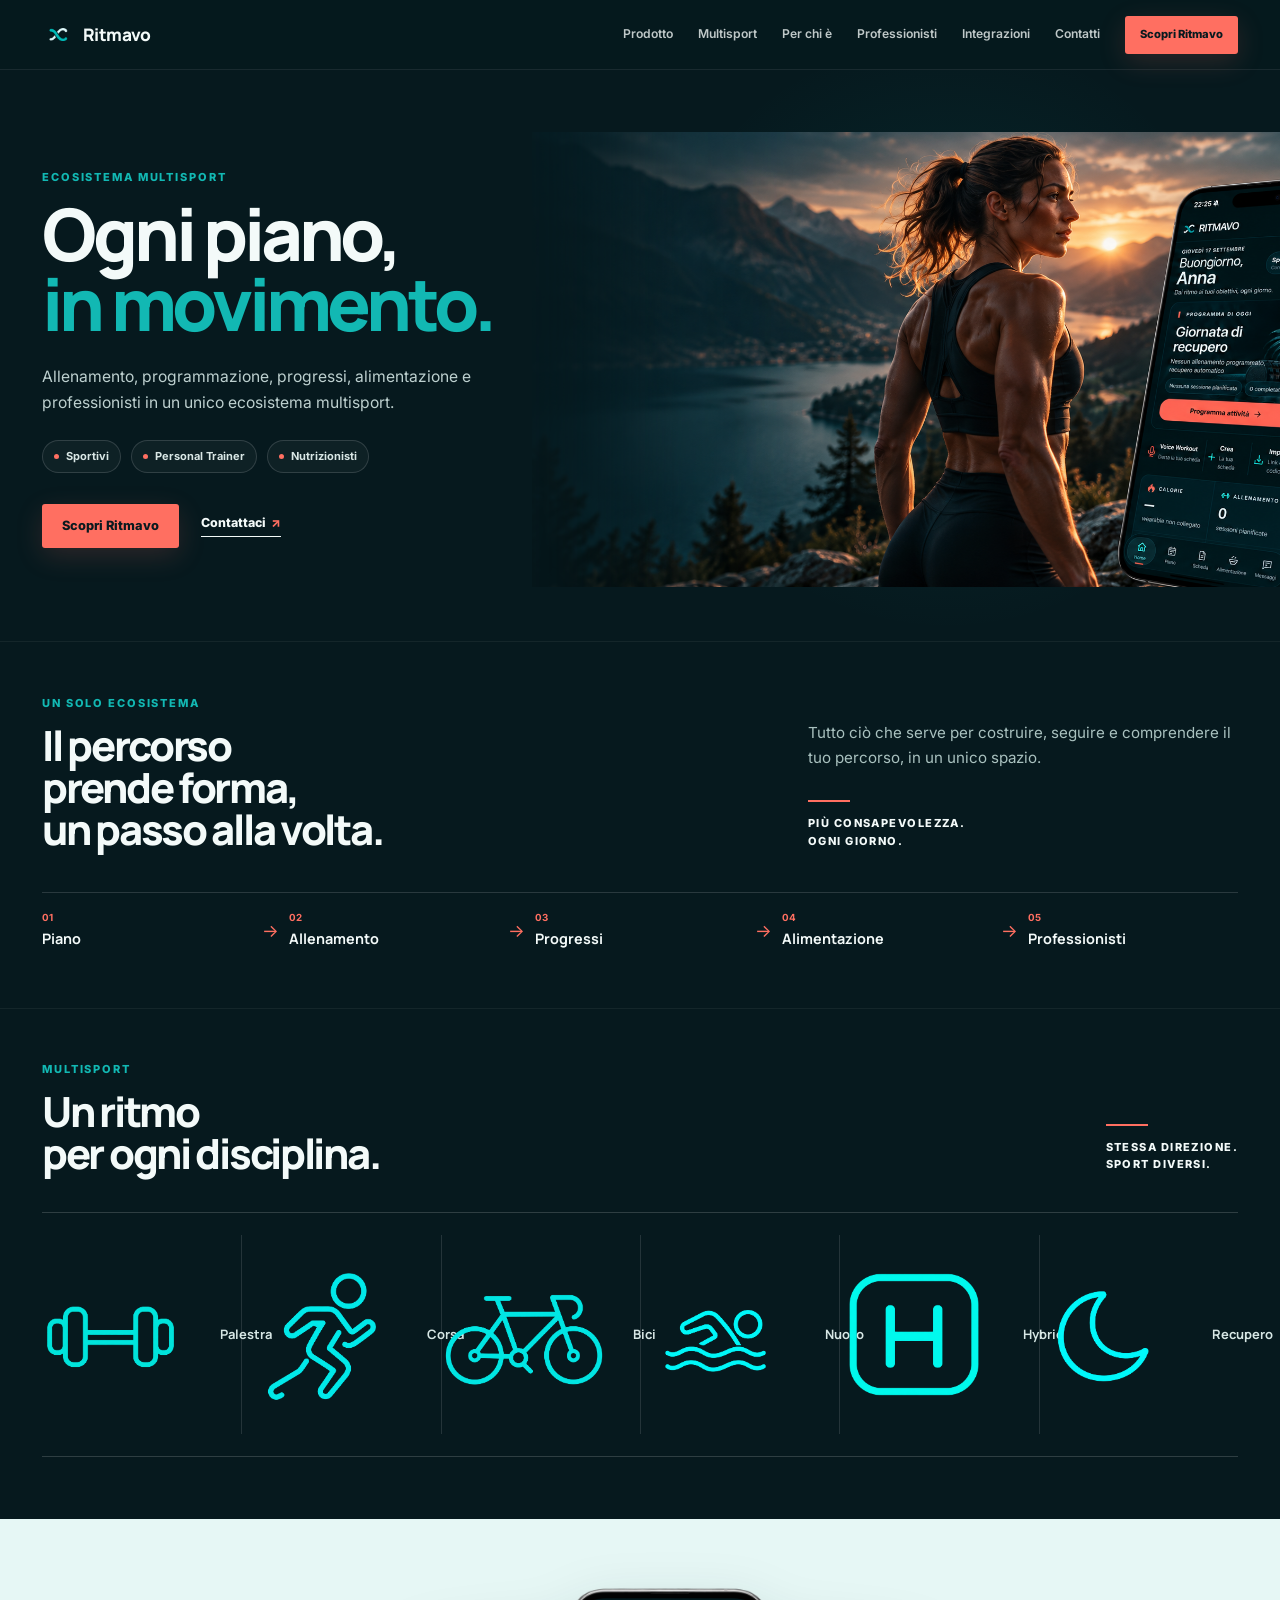
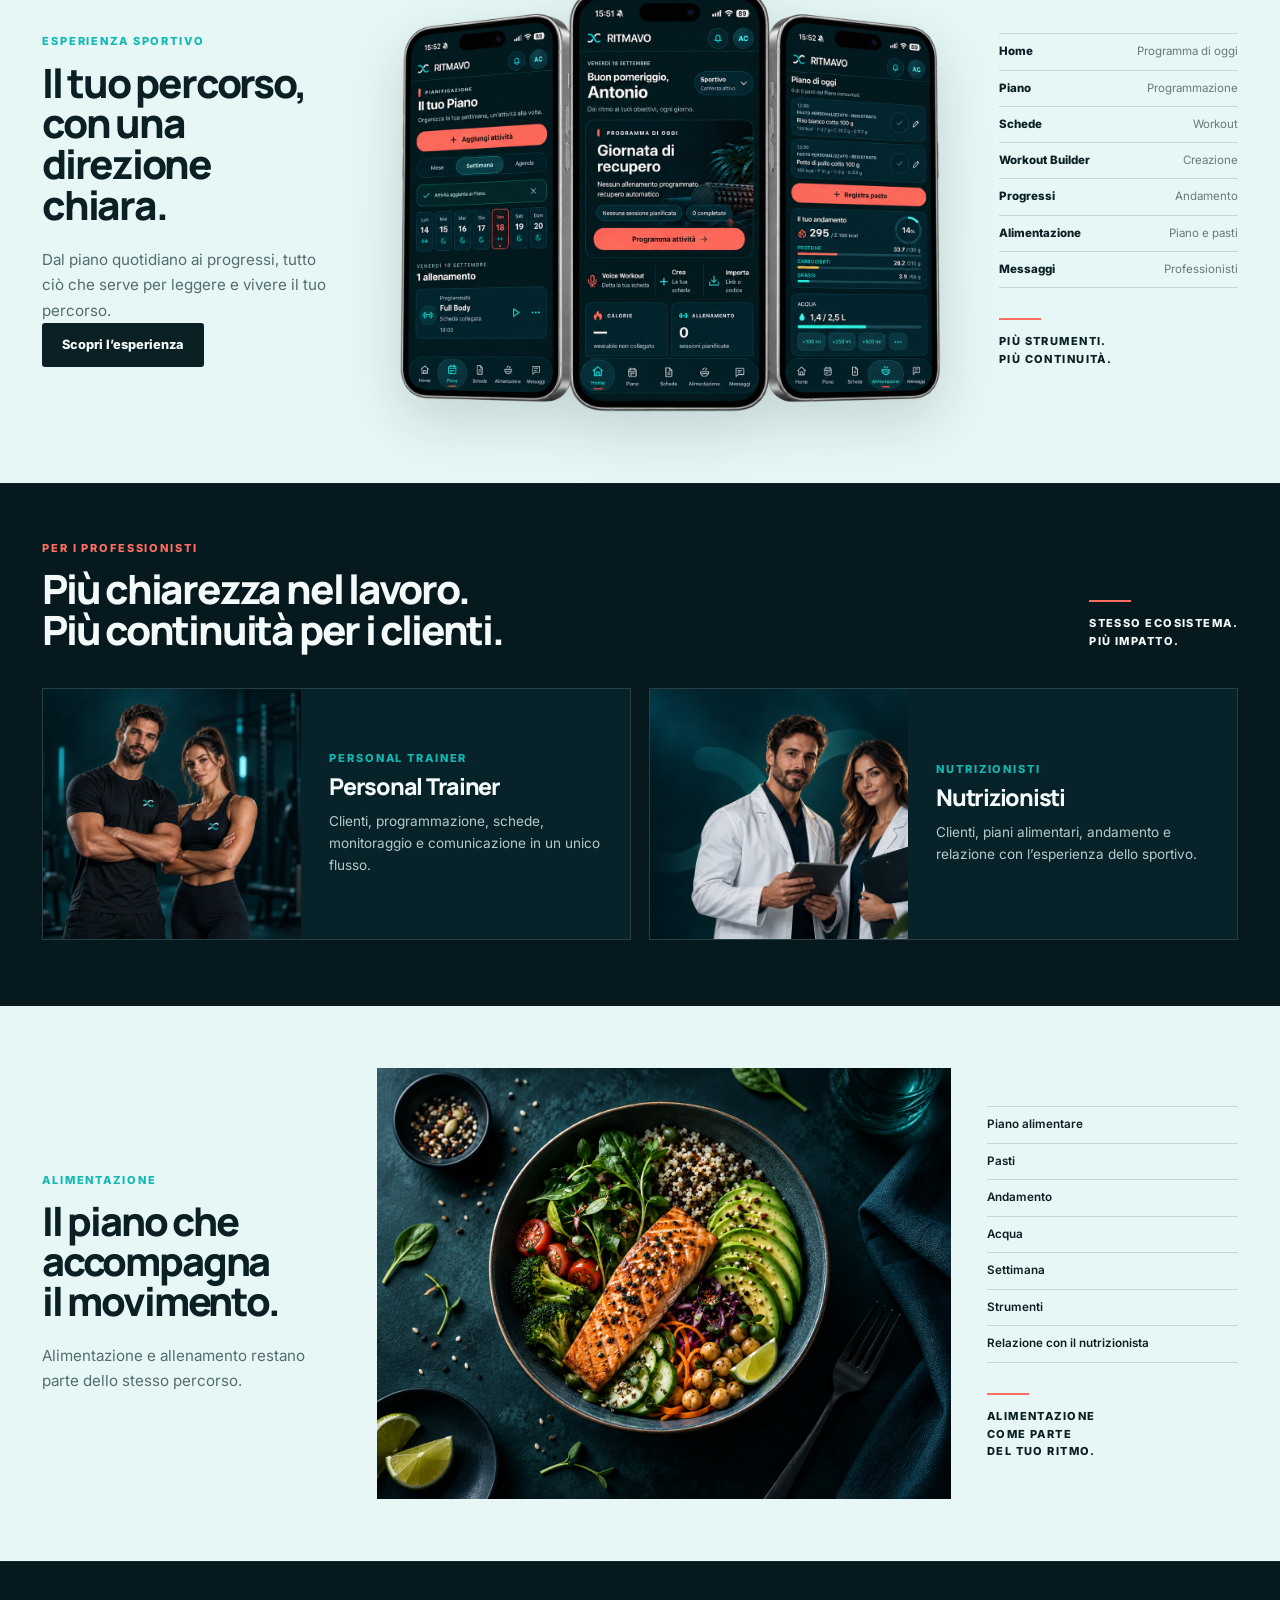
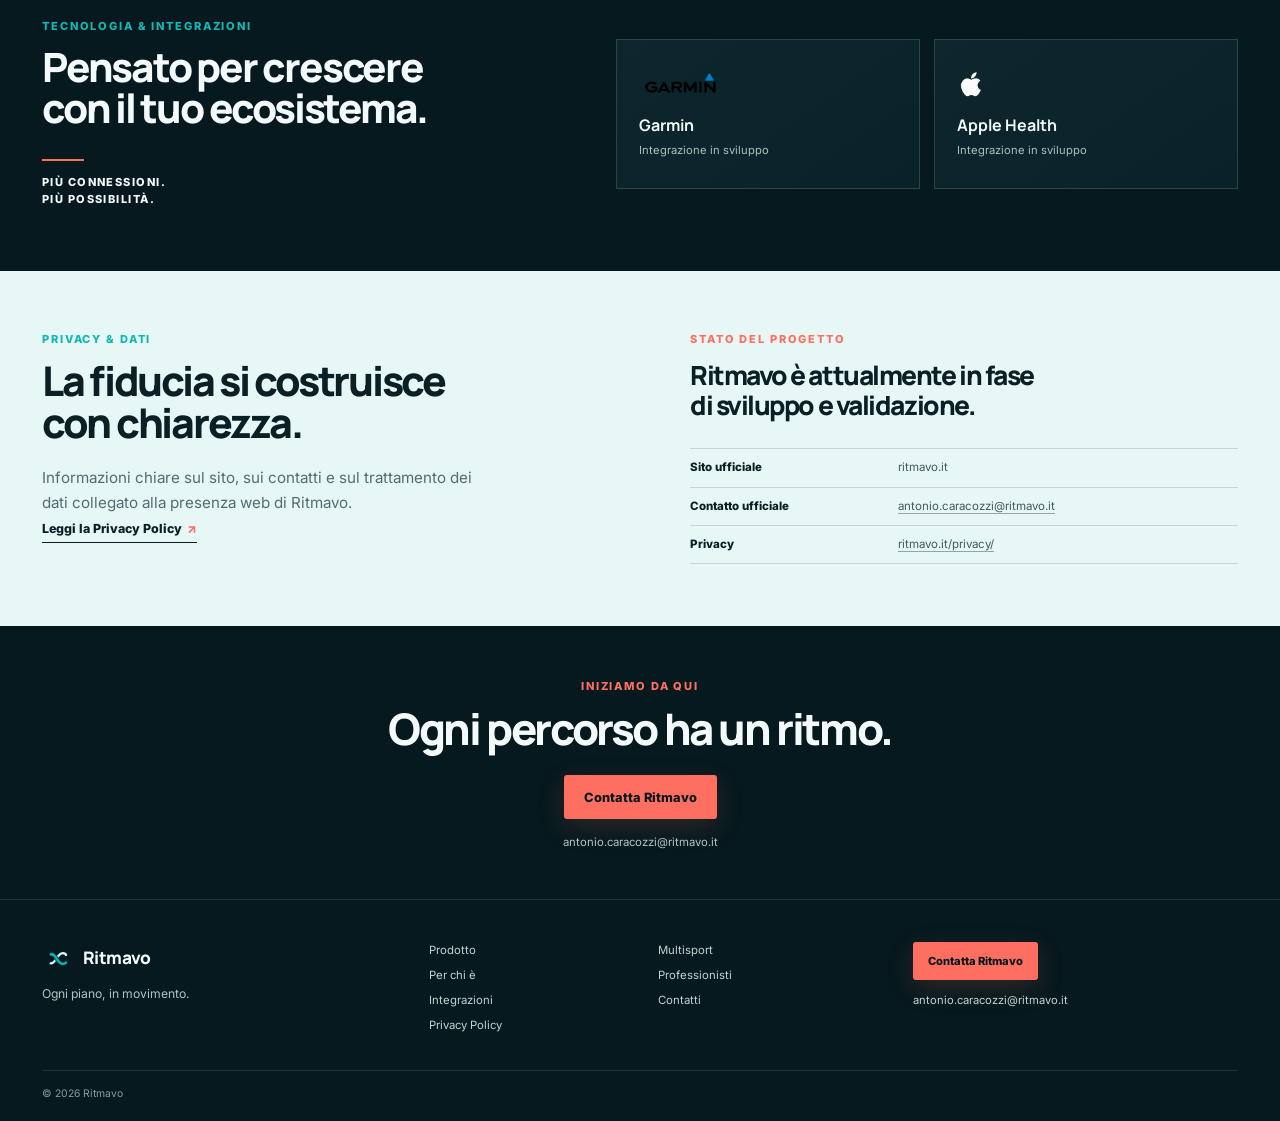
==== commit c5f78908: "Use canonical Ritmavo multisport icons" ====
--- a/index.html
+++ b/index.html
@@ -357,60 +357,65 @@
         </div>
 
 
-        <div class="discipline-row" aria-label="Discipline supportate">
+        <div
+  class="discipline-row"
+  aria-label="Discipline supportate"
+>
+
   <span>
-    <svg viewBox="0 0 24 24" aria-hidden="true" fill="none">
-      <path d="M3 10h2v4H3zM19 10h2v4h-2zM7 9h2v6H7zM15 9h2v6h-2zM5 11h2m2 0h6m2 0h2" />
-    </svg>
+    <img
+      src="assets/icon/ritmavo-palestra-icon.png"
+      alt=""
+      aria-hidden="true"
+    >
     Palestra
   </span>
 
   <span>
-    <svg viewBox="0 0 24 24" aria-hidden="true" fill="none">
-      <path d="M13 5a1.5 1.5 0 1 1 0 3a1.5 1.5 0 0 1 0-3Z" />
-      <path d="M11 9l2 2l2 1" />
-      <path d="M10 19l2-5l-2-2l-2 2" />
-      <path d="M12 14l4 5" />
-    </svg>
+    <img
+      src="assets/icon/ritmavo-corsa-icon.png"
+      alt=""
+      aria-hidden="true"
+    >
     Corsa
   </span>
 
   <span>
-    <svg viewBox="0 0 24 24" aria-hidden="true" fill="none">
-      <circle cx="6" cy="17" r="3" />
-      <circle cx="18" cy="17" r="3" />
-      <path d="M9 17l3-8h4l2 4" />
-      <path d="M10 9H7" />
-      <path d="M12 9l3 3" />
-    </svg>
+    <img
+      src="assets/icon/ritmavo-bici-icon.png"
+      alt=""
+      aria-hidden="true"
+    >
     Bici
   </span>
 
   <span>
-    <svg viewBox="0 0 24 24" aria-hidden="true" fill="none">
-      <path d="M4 15c2-2 4-2 6 0s4 2 6 0s4-2 4 0" />
-      <path d="M7 11l2-2l2 2l2-1l2 3" />
-    </svg>
+    <img
+      src="assets/icon/ritmavo-nuoto-icon.png"
+      alt=""
+      aria-hidden="true"
+    >
     Nuoto
   </span>
 
   <span>
-    <svg viewBox="0 0 24 24" aria-hidden="true" fill="none">
-      <path d="M5 17h4l2-6l3 2l2-4l3 8" />
-      <path d="M13 5v4" />
-      <path d="M11 7h4" />
-    </svg>
+    <img
+      src="assets/icon/ritmavo-hybrid-icon.png"
+      alt=""
+      aria-hidden="true"
+    >
     Hybrid
   </span>
 
   <span>
-    <svg viewBox="0 0 24 24" aria-hidden="true" fill="none">
-      <path d="M12 4c-3.5 0-6 2.8-6 6.3c0 4.7 6 9.7 6 9.7s6-5 6-9.7C18 6.8 15.5 4 12 4Z" />
-      <path d="M9.5 10.5h5" />
-      <path d="M12 8v5" />
-    </svg>
+    <img
+      src="assets/icon/ritmavo-recupero-icon.png"
+      alt=""
+      aria-hidden="true"
+    >
     Recupero
   </span>
+
 </div>
 
       </div>
--- a/styles.css
+++ b/styles.css
@@ -695,15 +695,17 @@
 }
 
 .discipline-row svg {
-  width: 28px;
-  height: 28px;
+  width: 22px;
+  height: 22px;
 
   fill: none;
   stroke: var(--ritmavo-teal);
 
-  stroke-width: 1.45;
+  stroke-width: 1.8;
   stroke-linecap: round;
   stroke-linejoin: round;
+
+  flex: 0 0 22px;
 }
 
 
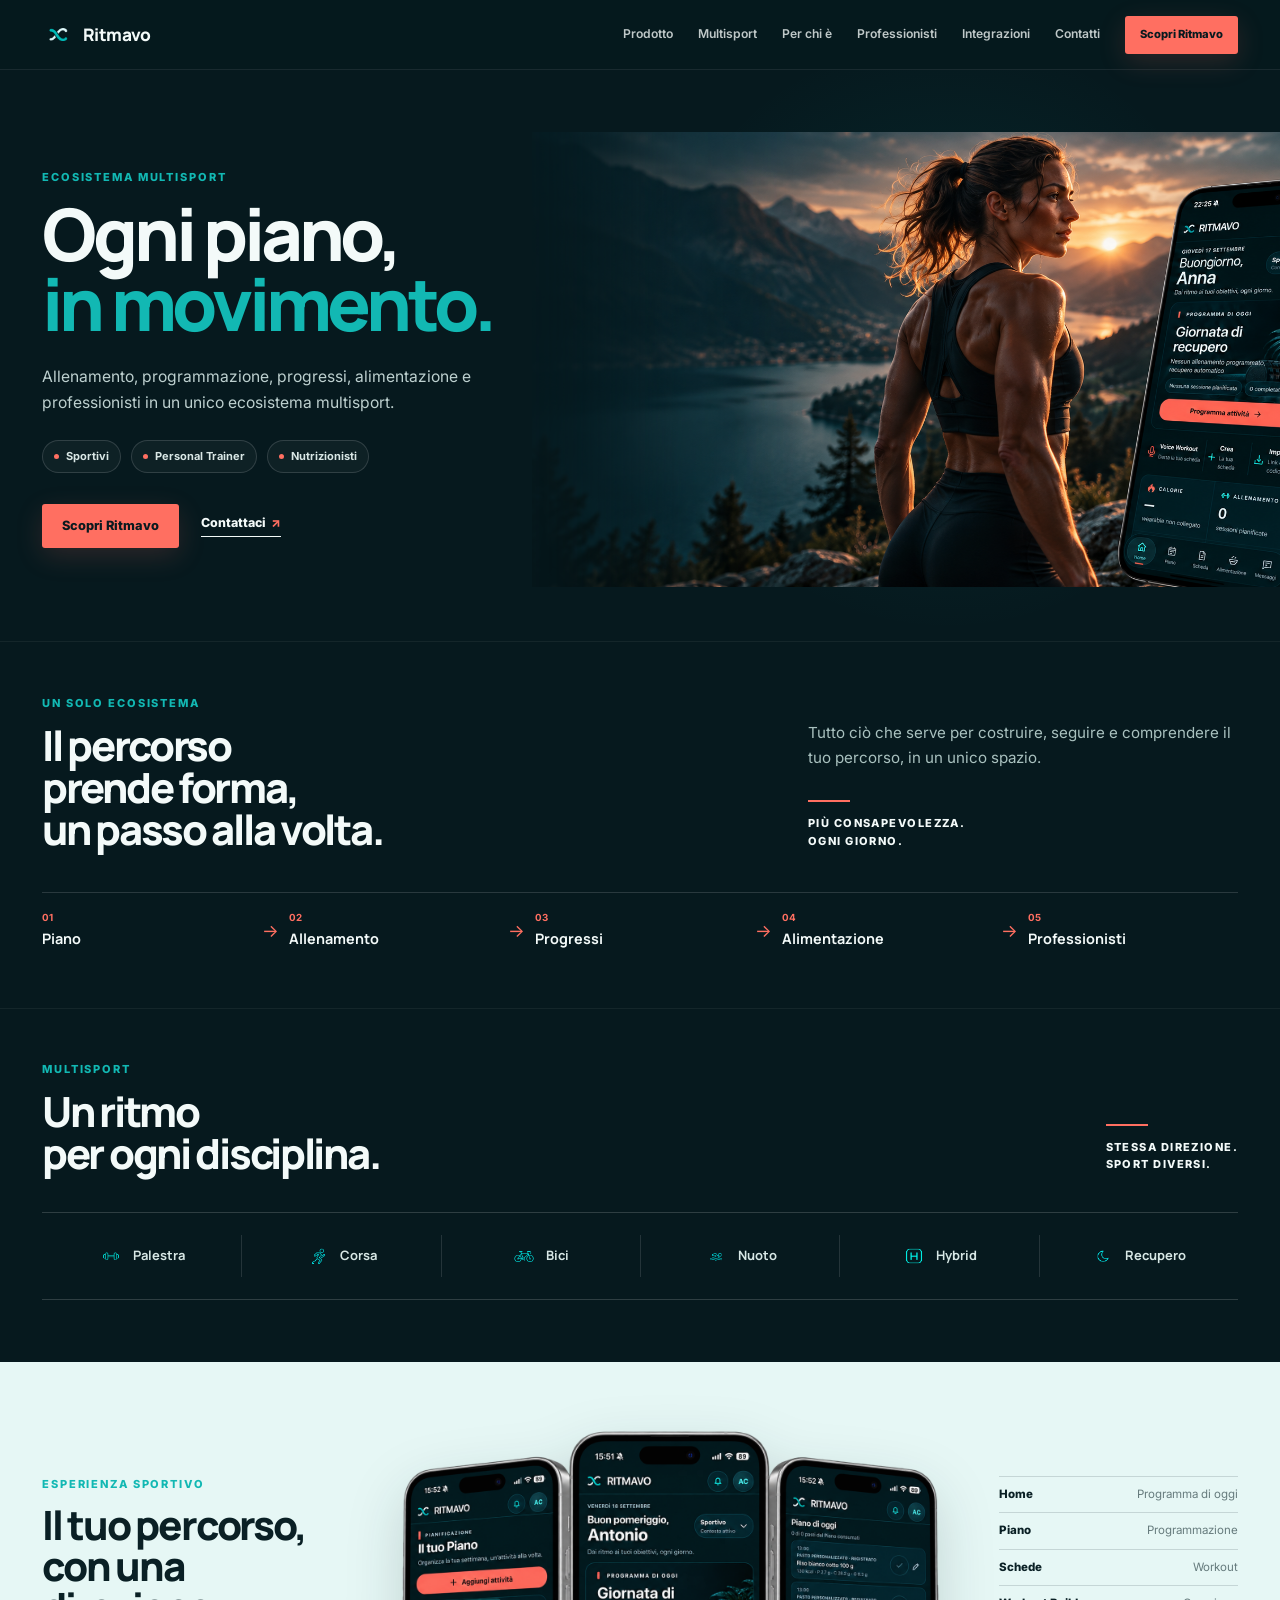
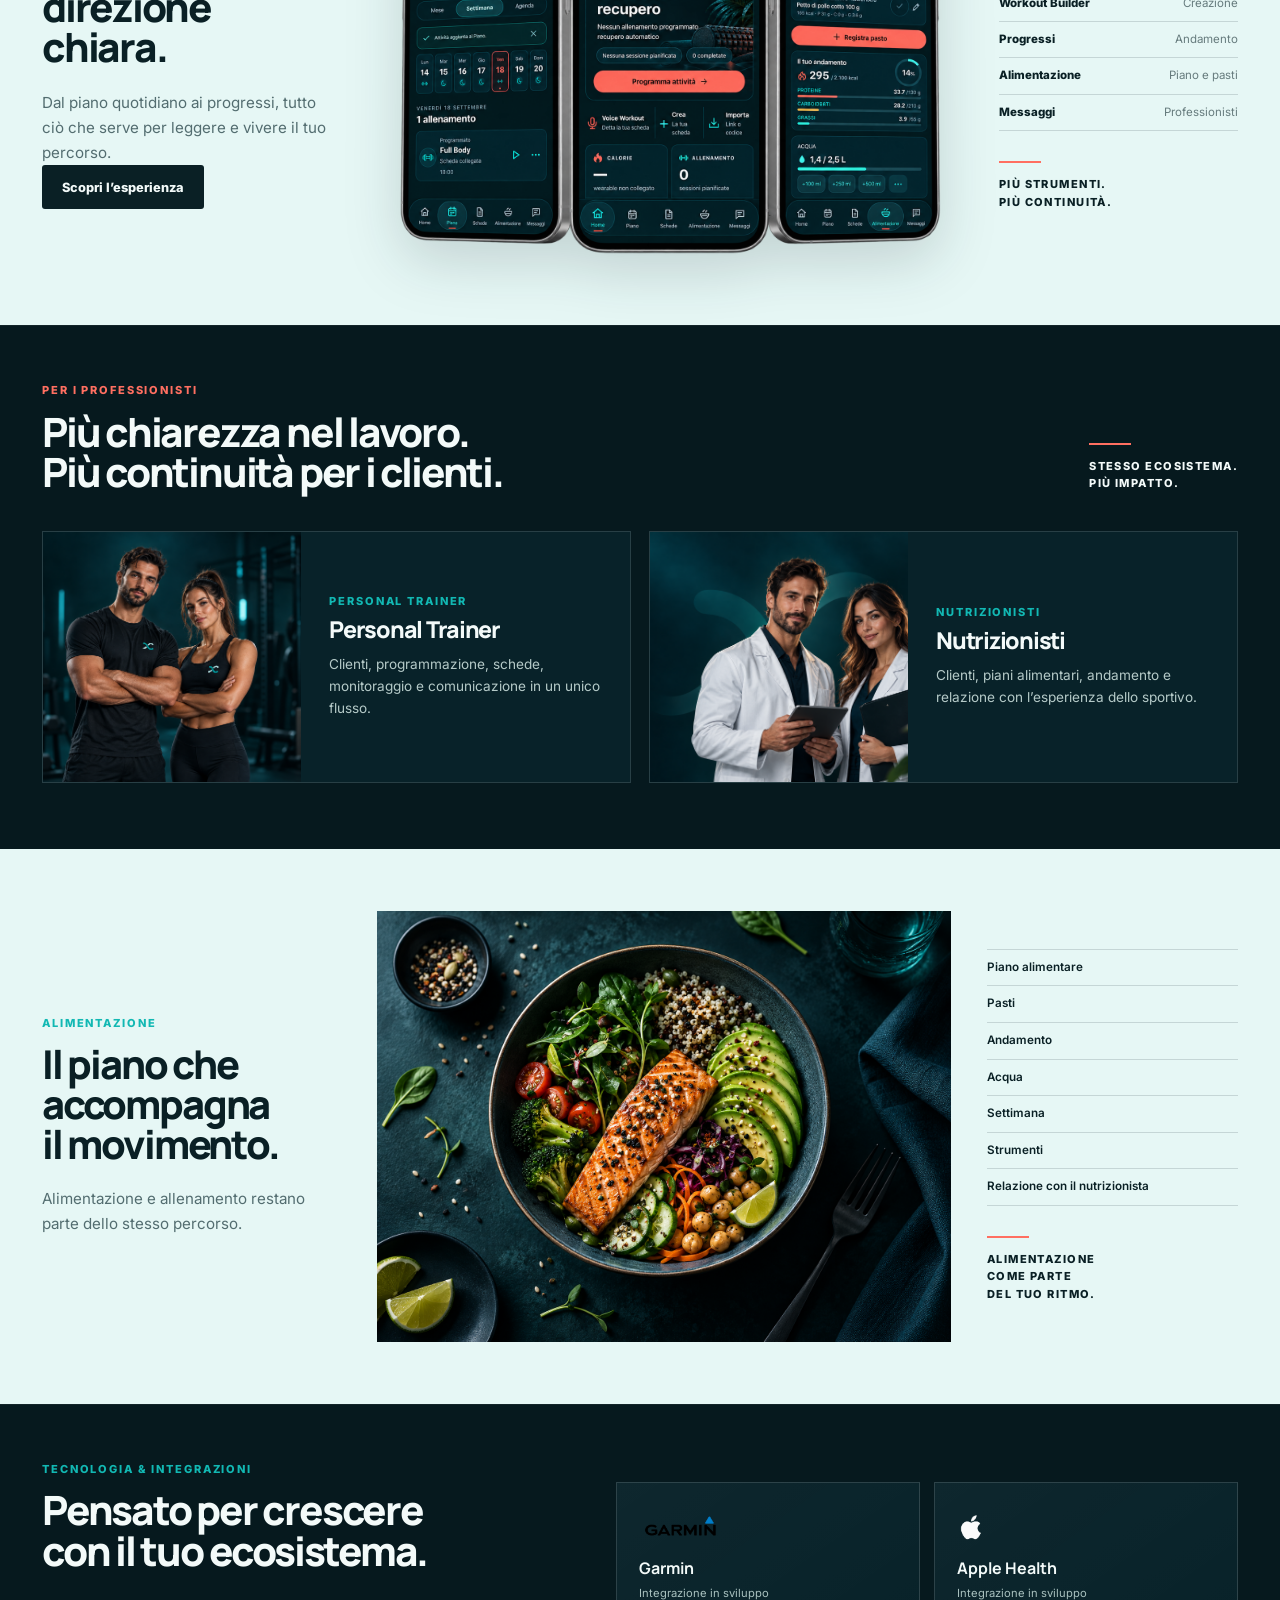
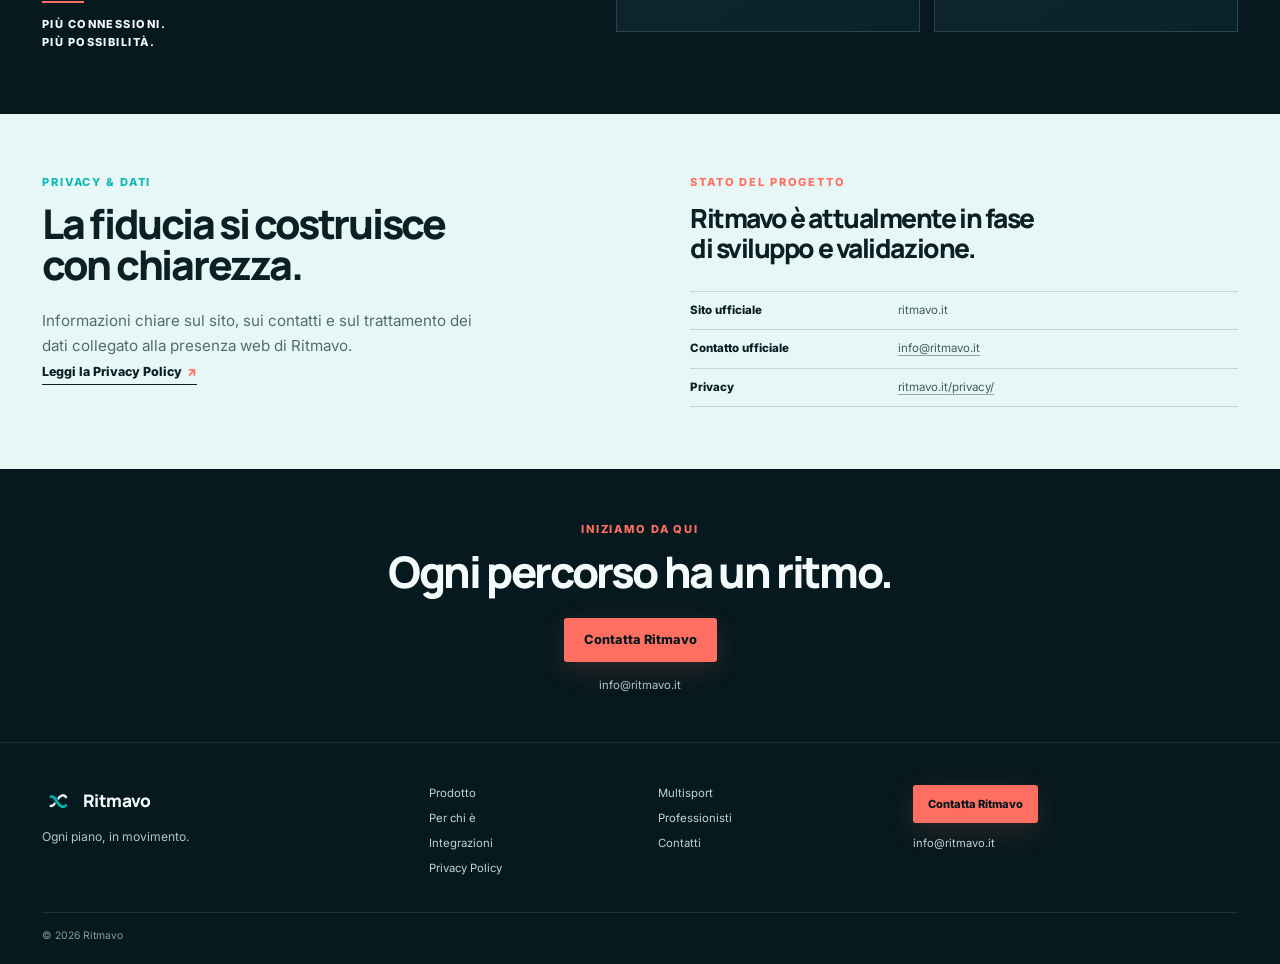
==== commit 75971473: "Update privacy contact email" ====
--- a/index.html
+++ b/index.html
@@ -842,8 +842,8 @@
             <dt>Contatto ufficiale</dt>
 
             <dd>
-              <a href="mailto:antonio.caracozzi@ritmavo.it">
-                antonio.caracozzi@ritmavo.it
+              <a href="mailto:info@ritmavo.it">
+                info@ritmavo.it
               </a>
             </dd>
 
@@ -885,16 +885,16 @@
 
         <a
           class="button button-coral"
-          href="mailto:antonio.caracozzi@ritmavo.it"
+          href="mailto:info@ritmavo.it"
         >
           Contatta Ritmavo
         </a>
 
         <a
           class="contact-mail"
-          href="mailto:antonio.caracozzi@ritmavo.it"
+          href="mailto:info@ritmavo.it"
         >
-          antonio.caracozzi@ritmavo.it
+          info@ritmavo.it
         </a>
 
       </div>
@@ -962,13 +962,13 @@
 
         <a
           class="button button-coral button-small"
-          href="mailto:antonio.caracozzi@ritmavo.it"
+          href="mailto:info@ritmavo.it"
         >
           Contatta Ritmavo
         </a>
 
-        <a href="mailto:antonio.caracozzi@ritmavo.it">
-          antonio.caracozzi@ritmavo.it
+        <a href="mailto:info@ritmavo.it">
+          info@ritmavo.it
         </a>
 
       </div>
--- a/styles.css
+++ b/styles.css
@@ -694,18 +694,13 @@
   border-left: 0;
 }
 
-.discipline-row svg {
-  width: 22px;
-  height: 22px;
-
-  fill: none;
-  stroke: var(--ritmavo-teal);
-
-  stroke-width: 1.8;
-  stroke-linecap: round;
-  stroke-linejoin: round;
-
-  flex: 0 0 22px;
+.discipline-row img {
+  width: 24px;
+  height: 24px;
+
+  object-fit: contain;
+
+  flex: 0 0 24px;
 }
 
 
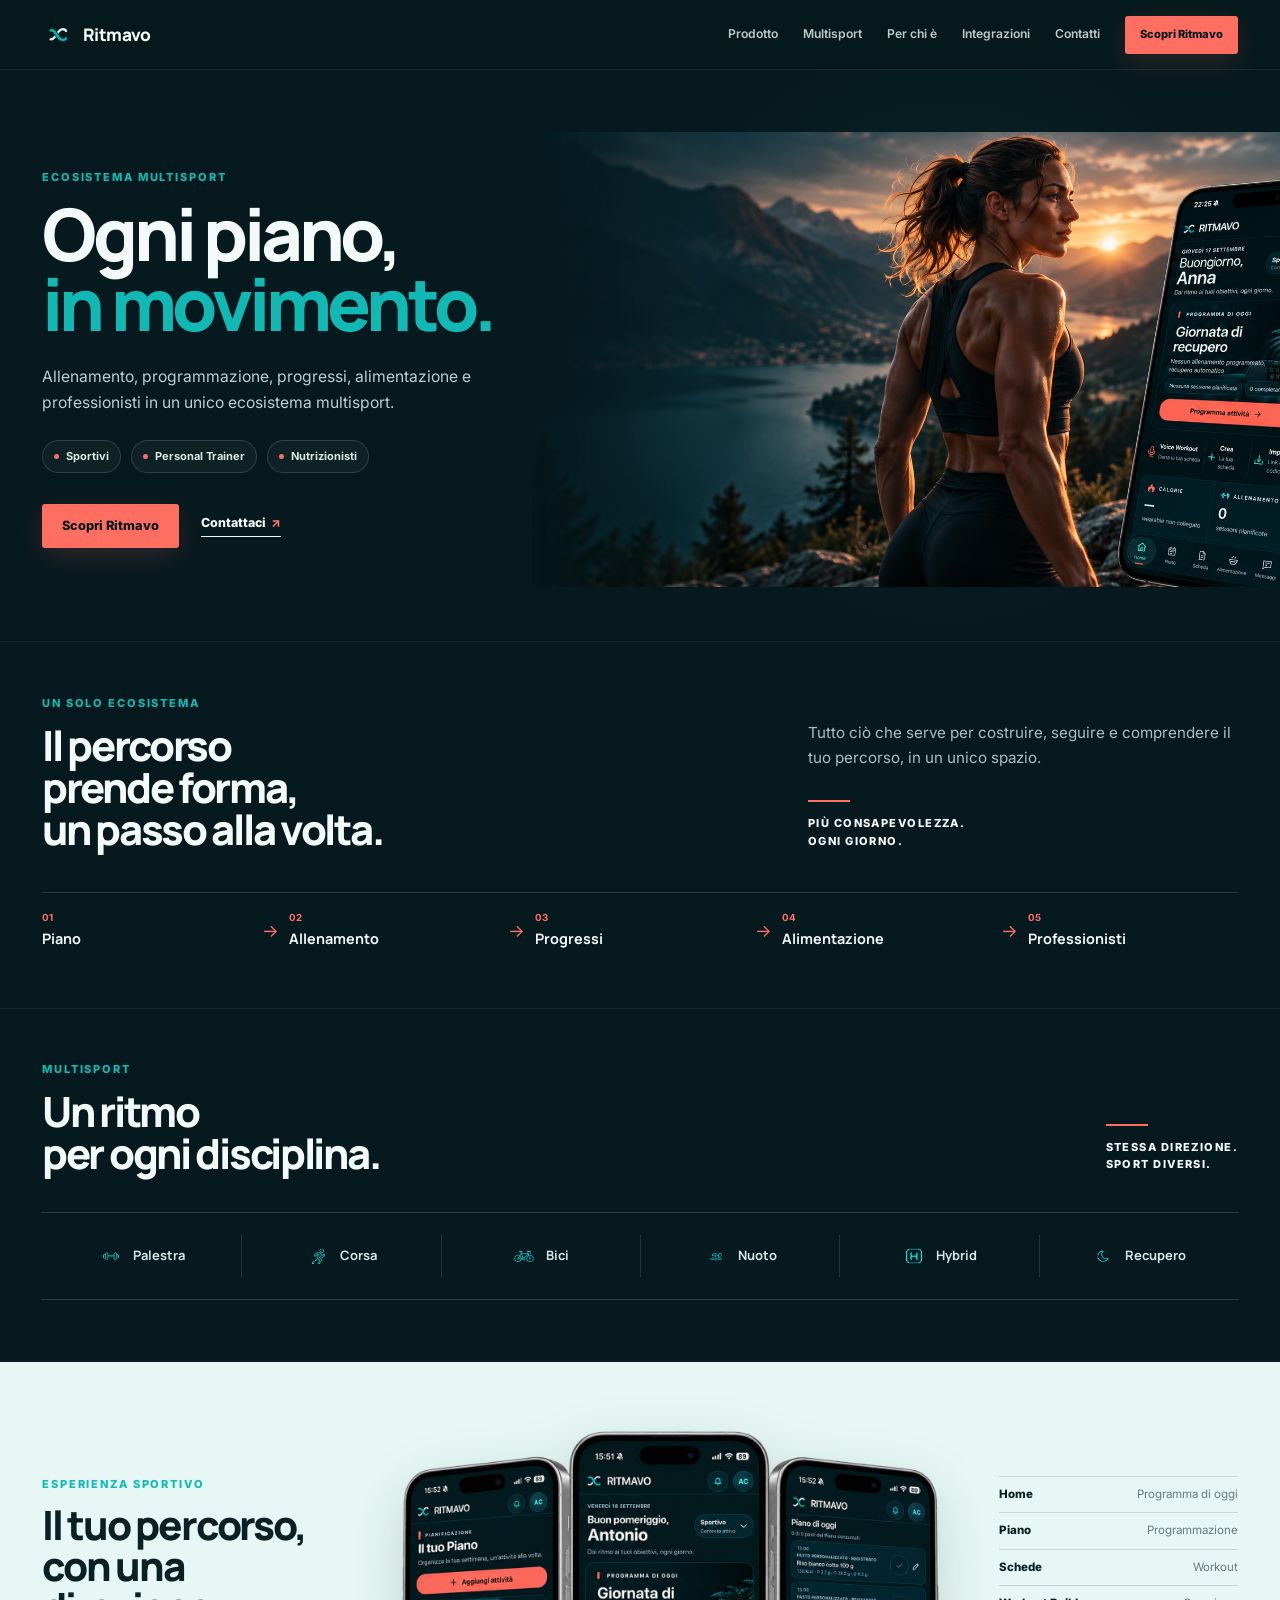
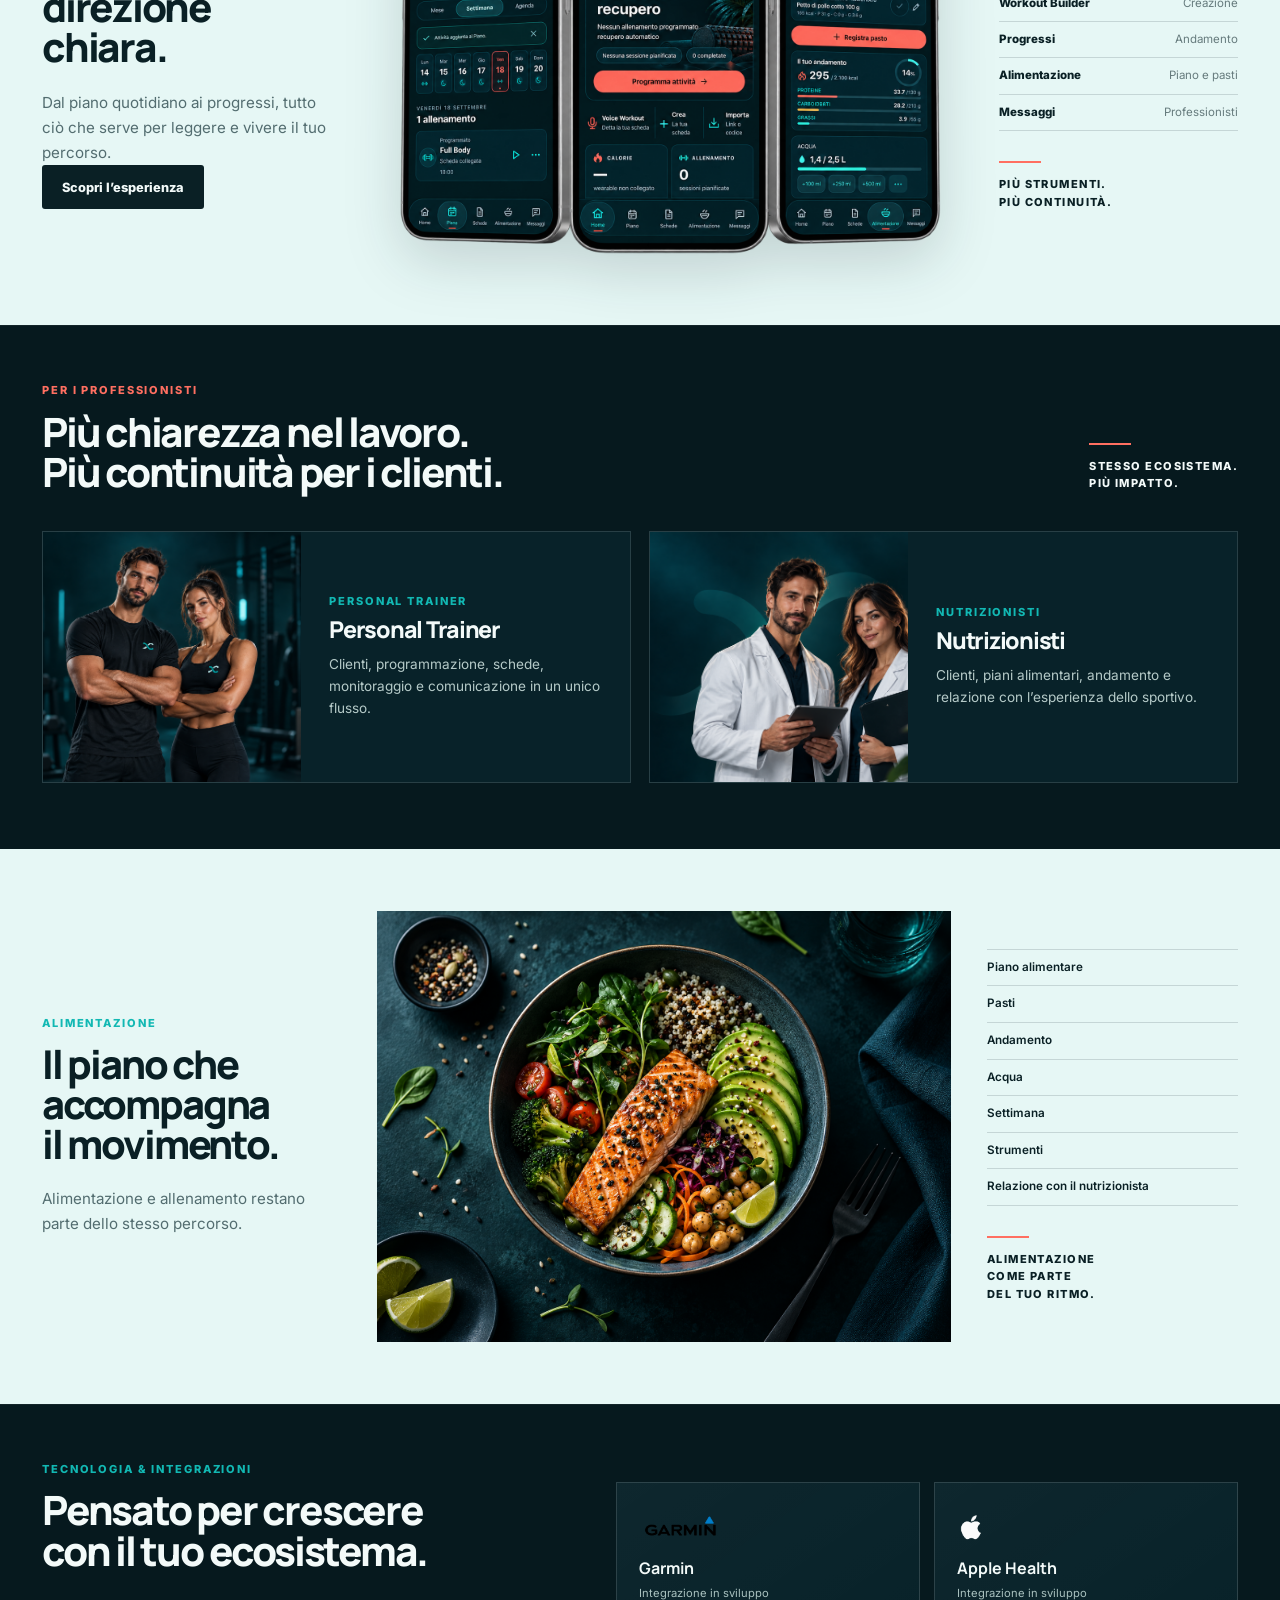
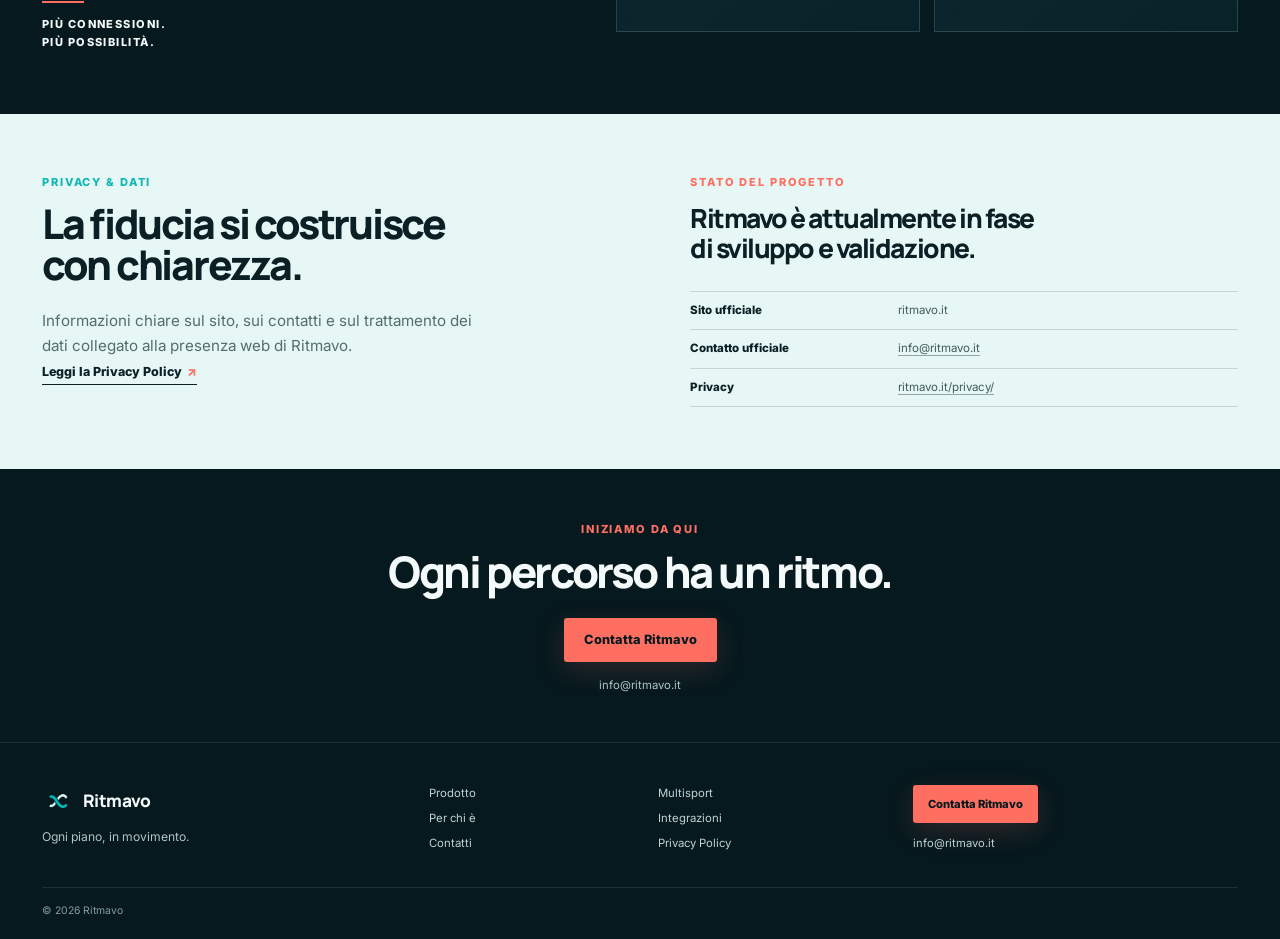
==== commit bc9cb069: "Update homepage navigation for dedicated Ritmavo pages" ====
--- a/index.html
+++ b/index.html
@@ -96,6 +96,7 @@
         href="/"
         aria-label="Ritmavo, home"
       >
+
         <img
           src="assets/brand/ritmavo-symbol.png"
           alt=""
@@ -104,6 +105,7 @@
         >
 
         <span>Ritmavo</span>
+
       </a>
 
 
@@ -121,19 +123,34 @@
         id="primary-nav"
         aria-label="Navigazione principale"
       >
-        <a href="#prodotto">Prodotto</a>
-        <a href="#multisport">Multisport</a>
-        <a href="#per-chi">Per chi è</a>
-        <a href="#professionisti">Professionisti</a>
-        <a href="#integrazioni">Integrazioni</a>
-        <a href="#contatti">Contatti</a>
+
+        <a href="/prodotto/">
+          Prodotto
+        </a>
+
+        <a href="/multisport/">
+          Multisport
+        </a>
+
+        <a href="/per-chi/">
+          Per chi è
+        </a>
+
+        <a href="#integrazioni">
+          Integrazioni
+        </a>
+
+        <a href="#contatti">
+          Contatti
+        </a>
 
         <a
           class="button button-small button-coral"
-          href="#prodotto"
+          href="/scopri-ritmavo/"
         >
           Scopri Ritmavo
         </a>
+
       </nav>
 
     </div>
@@ -185,7 +202,7 @@
 
             <a
               class="button button-coral"
-              href="#prodotto"
+              href="/scopri-ritmavo/"
             >
               Scopri Ritmavo
             </a>
@@ -358,65 +375,65 @@
 
 
         <div
-  class="discipline-row"
-  aria-label="Discipline supportate"
->
-
-  <span>
-    <img
-      src="assets/icon/ritmavo-palestra-icon.png"
-      alt=""
-      aria-hidden="true"
-    >
-    Palestra
-  </span>
-
-  <span>
-    <img
-      src="assets/icon/ritmavo-corsa-icon.png"
-      alt=""
-      aria-hidden="true"
-    >
-    Corsa
-  </span>
-
-  <span>
-    <img
-      src="assets/icon/ritmavo-bici-icon.png"
-      alt=""
-      aria-hidden="true"
-    >
-    Bici
-  </span>
-
-  <span>
-    <img
-      src="assets/icon/ritmavo-nuoto-icon.png"
-      alt=""
-      aria-hidden="true"
-    >
-    Nuoto
-  </span>
-
-  <span>
-    <img
-      src="assets/icon/ritmavo-hybrid-icon.png"
-      alt=""
-      aria-hidden="true"
-    >
-    Hybrid
-  </span>
-
-  <span>
-    <img
-      src="assets/icon/ritmavo-recupero-icon.png"
-      alt=""
-      aria-hidden="true"
-    >
-    Recupero
-  </span>
-
-</div>
+          class="discipline-row"
+          aria-label="Discipline supportate"
+        >
+
+          <span>
+            <img
+              src="assets/icon/ritmavo-palestra-icon.png"
+              alt=""
+              aria-hidden="true"
+            >
+            Palestra
+          </span>
+
+          <span>
+            <img
+              src="assets/icon/ritmavo-corsa-icon.png"
+              alt=""
+              aria-hidden="true"
+            >
+            Corsa
+          </span>
+
+          <span>
+            <img
+              src="assets/icon/ritmavo-bici-icon.png"
+              alt=""
+              aria-hidden="true"
+            >
+            Bici
+          </span>
+
+          <span>
+            <img
+              src="assets/icon/ritmavo-nuoto-icon.png"
+              alt=""
+              aria-hidden="true"
+            >
+            Nuoto
+          </span>
+
+          <span>
+            <img
+              src="assets/icon/ritmavo-hybrid-icon.png"
+              alt=""
+              aria-hidden="true"
+            >
+            Hybrid
+          </span>
+
+          <span>
+            <img
+              src="assets/icon/ritmavo-recupero-icon.png"
+              alt=""
+              aria-hidden="true"
+            >
+            Recupero
+          </span>
+
+        </div>
 
       </div>
 
@@ -455,7 +472,7 @@
 
           <a
             class="button button-dark"
-            href="#contatti"
+            href="/per-chi/"
           >
             Scopri l’esperienza
           </a>
@@ -530,6 +547,8 @@
 
     <!-- =========================================================
          PROFESSIONISTI
+         Rimane come sezione della Home.
+         È stata rimossa solo dalla navigazione principale.
          ========================================================= -->
 
     <section
@@ -941,19 +960,29 @@
 
       <nav aria-label="Navigazione footer">
 
-        <a href="#prodotto">Prodotto</a>
-
-        <a href="#multisport">Multisport</a>
-
-        <a href="#per-chi">Per chi è</a>
-
-        <a href="#professionisti">Professionisti</a>
-
-        <a href="#integrazioni">Integrazioni</a>
-
-        <a href="#contatti">Contatti</a>
-
-        <a href="/privacy/">Privacy Policy</a>
+        <a href="/prodotto/">
+          Prodotto
+        </a>
+
+        <a href="/multisport/">
+          Multisport
+        </a>
+
+        <a href="/per-chi/">
+          Per chi è
+        </a>
+
+        <a href="#integrazioni">
+          Integrazioni
+        </a>
+
+        <a href="#contatti">
+          Contatti
+        </a>
+
+        <a href="/privacy/">
+          Privacy Policy
+        </a>
 
       </nav>
 
--- a/styles.css
+++ b/styles.css
@@ -1796,3 +1796,3895 @@
   }
 
 }
+/* =========================================================
+   PRODUCT PAGE
+   Scoped styles — homepage remains untouched
+   ========================================================= */
+
+.product-page {
+  background: var(--ritmavo-bg);
+}
+
+
+/* PRODUCT HERO */
+
+.product-page .product-hero {
+  position: relative;
+  overflow: hidden;
+
+  min-height: 610px;
+
+  padding: 82px 0 68px;
+
+  background:
+    radial-gradient(
+      circle at 73% 42%,
+      rgba(18, 184, 179, 0.11),
+      transparent 31%
+    ),
+    var(--ritmavo-bg);
+
+  color: var(--ritmavo-text-light);
+}
+
+
+.product-page .product-hero-grid {
+  min-height: 455px;
+
+  display: grid;
+  grid-template-columns: 42% 58%;
+
+  align-items: center;
+}
+
+
+.product-page .product-hero-copy {
+  position: relative;
+  z-index: 4;
+
+  max-width: 590px;
+}
+
+
+.product-page .product-hero h1 {
+  color: var(--ritmavo-text-light);
+
+  font-size: clamp(4rem, 5.7vw, 5.6rem);
+}
+
+
+.product-page .product-hero h1 em {
+  color: var(--ritmavo-teal);
+
+  font-style: normal;
+}
+
+
+.product-page .product-hero-lead {
+  max-width: 510px;
+
+  margin: 26px 0 0;
+
+  color: #bdd0cf;
+
+  font-size: 1rem;
+  line-height: 1.65;
+}
+
+
+.product-page .product-tags {
+  display: flex;
+  flex-wrap: wrap;
+
+  gap: 9px;
+
+  margin: 27px 0 31px;
+}
+
+
+.product-page .product-tags span {
+  padding: 7px 11px;
+
+  border: 1px solid rgba(255, 255, 255, 0.14);
+  border-radius: 999px;
+
+  background: rgba(255, 255, 255, 0.035);
+
+  color: #d9e7e5;
+
+  font-size: 0.68rem;
+  font-weight: 700;
+}
+
+
+.product-page .product-device-stage {
+  position: relative;
+
+  min-height: 465px;
+
+  display: flex;
+  align-items: center;
+  justify-content: center;
+
+  margin-right: -35px;
+}
+
+
+.product-page .product-device-stage img {
+  position: relative;
+  z-index: 2;
+
+  width: min(100%, 790px);
+
+  object-fit: contain;
+
+  filter:
+    drop-shadow(0 35px 45px rgba(0, 0, 0, 0.34));
+}
+
+
+.product-page .product-device-glow {
+  position: absolute;
+
+  width: 60%;
+  height: 60%;
+
+  border-radius: 50%;
+
+  background: rgba(18, 184, 179, 0.11);
+
+  filter: blur(95px);
+}
+
+
+/* PRODUCT INTRO */
+
+.product-page .product-intro {
+  padding: 74px 0 65px;
+
+  background: var(--ritmavo-bg);
+
+  color: var(--ritmavo-text-light);
+
+  border-top: 1px solid rgba(255, 255, 255, 0.055);
+}
+
+
+.product-page .product-intro-grid {
+  display: grid;
+  grid-template-columns: 44% 44%;
+
+  justify-content: space-between;
+
+  gap: 50px;
+}
+
+
+.product-page .product-big-copy {
+  margin: 0;
+
+  color: var(--ritmavo-text-light);
+
+  font-family: Manrope, sans-serif;
+  font-size: 1.35rem;
+  line-height: 1.45;
+  font-weight: 700;
+  letter-spacing: -0.025em;
+}
+
+
+.product-page .product-muted-copy {
+  margin: 21px 0 0;
+
+  color: var(--ritmavo-muted-light);
+
+  line-height: 1.7;
+}
+
+
+.product-page .product-journey {
+  display: grid;
+
+  grid-template-columns:
+    1fr auto
+    1fr auto
+    1fr auto
+    1fr auto
+    1fr;
+
+  align-items: center;
+
+  margin-top: 55px;
+  padding-top: 20px;
+
+  border-top: 1px solid rgba(255, 255, 255, 0.14);
+}
+
+
+.product-page .product-journey div {
+  display: flex;
+  flex-direction: column;
+
+  gap: 5px;
+}
+
+
+.product-page .product-journey b {
+  color: var(--ritmavo-coral);
+
+  font-size: 0.61rem;
+}
+
+
+.product-page .product-journey span {
+  color: var(--ritmavo-text-light);
+
+  font-family: Manrope, sans-serif;
+  font-size: 0.93rem;
+  font-weight: 700;
+}
+
+
+.product-page .product-journey i {
+  padding: 0 12px;
+
+  color: var(--ritmavo-coral);
+
+  font-style: normal;
+}
+
+
+/* PRODUCT FUNCTIONS */
+
+.product-page .product-functions {
+  padding: 78px 0;
+
+  background: var(--ritmavo-ice);
+}
+
+
+.product-page .product-section-head {
+  display: grid;
+  grid-template-columns: 55% 35%;
+
+  justify-content: space-between;
+  align-items: end;
+
+  gap: 40px;
+
+  margin-bottom: 42px;
+}
+
+
+.product-page .product-section-head > p {
+  margin: 0;
+
+  color: var(--ritmavo-muted-dark);
+
+  font-size: 0.91rem;
+  line-height: 1.65;
+}
+
+
+.product-page .product-feature-grid {
+  display: grid;
+  grid-template-columns: repeat(3, 1fr);
+
+  gap: 14px;
+}
+
+
+.product-page .product-feature-card {
+  position: relative;
+
+  min-height: 270px;
+
+  padding: 28px;
+
+  border: 1px solid rgba(10, 32, 37, 0.14);
+
+  background: rgba(255, 255, 255, 0.27);
+}
+
+
+.product-page .product-feature-card-large {
+  grid-column: span 2;
+}
+
+
+.product-page .product-feature-card-accent {
+  background: var(--ritmavo-bg);
+
+  color: var(--ritmavo-text-light);
+
+  border-color: rgba(255, 255, 255, 0.12);
+}
+
+
+.product-page .product-feature-number {
+  position: absolute;
+  top: 25px;
+  right: 26px;
+
+  color: var(--ritmavo-coral);
+
+  font-size: 0.62rem;
+  font-weight: 800;
+}
+
+
+.product-page .product-feature-card h3 {
+  max-width: 310px;
+
+  margin: 15px 0 13px;
+
+  font-size: 1.5rem;
+}
+
+
+.product-page .product-feature-card > p:not(.eyebrow) {
+  max-width: 430px;
+
+  margin: 0;
+
+  color: var(--ritmavo-muted-dark);
+
+  font-size: 0.84rem;
+  line-height: 1.65;
+}
+
+
+.product-page .product-feature-card-accent > p:not(.eyebrow) {
+  color: var(--ritmavo-muted-light);
+}
+
+
+.product-page .product-feature-meta {
+  position: absolute;
+
+  left: 28px;
+  right: 28px;
+  bottom: 25px;
+
+  padding-top: 12px;
+
+  border-top: 1px solid rgba(10, 32, 37, 0.13);
+
+  color: #6a8183;
+
+  font-size: 0.65rem;
+}
+
+
+.product-page .product-feature-card-accent .product-feature-meta {
+  border-top-color: rgba(255, 255, 255, 0.13);
+
+  color: #9cb6b3;
+}
+
+
+/* NUTRITION */
+
+.product-page .product-nutrition {
+  padding: 78px 0;
+
+  background: var(--ritmavo-paper);
+}
+
+
+.product-page .product-nutrition-grid {
+  display: grid;
+  grid-template-columns: 38% 55%;
+
+  justify-content: space-between;
+  align-items: center;
+
+  gap: 60px;
+}
+
+
+.product-page .product-nutrition-copy > p:not(.eyebrow) {
+  max-width: 480px;
+
+  margin: 22px 0 0;
+
+  color: var(--ritmavo-muted-dark);
+
+  line-height: 1.65;
+}
+
+
+.product-page .product-nutrition-image img {
+  width: 100%;
+
+  object-fit: contain;
+}
+
+
+.product-page .product-check-list {
+  display: grid;
+  grid-template-columns: 1fr 1fr;
+
+  gap: 0 25px;
+
+  margin: 30px 0 0;
+  padding: 0;
+
+  list-style: none;
+
+  border-top: 1px solid var(--line-light);
+}
+
+
+.product-page .product-check-list li {
+  position: relative;
+
+  padding: 10px 0 10px 18px;
+
+  border-bottom: 1px solid var(--line-light);
+
+  font-size: 0.76rem;
+  font-weight: 700;
+}
+
+
+.product-page .product-check-list li::before {
+  content: "";
+
+  position: absolute;
+
+  left: 0;
+  top: 50%;
+
+  width: 6px;
+  height: 6px;
+
+  margin-top: -3px;
+
+  border-radius: 50%;
+
+  background: var(--ritmavo-teal);
+}
+
+
+/* RELATIONS */
+
+.product-page .product-relations {
+  padding: 78px 0;
+
+  background: var(--ritmavo-bg);
+
+  color: var(--ritmavo-text-light);
+}
+
+
+.product-page .product-relations .product-section-head > p {
+  color: var(--ritmavo-muted-light);
+}
+
+
+.product-page .product-professional-grid {
+  display: grid;
+  grid-template-columns: 1fr 1fr;
+
+  gap: 16px;
+}
+
+
+.product-page .product-professional-grid article {
+  display: grid;
+  grid-template-columns: 45% 55%;
+
+  min-height: 270px;
+
+  overflow: hidden;
+
+  border: 1px solid rgba(255, 255, 255, 0.13);
+
+  background: var(--ritmavo-bg-soft);
+}
+
+
+.product-page .product-professional-grid article > img {
+  width: 100%;
+  height: 100%;
+
+  object-fit: cover;
+}
+
+
+.product-page .product-professional-grid article > div {
+  display: flex;
+  flex-direction: column;
+  justify-content: center;
+
+  padding: 28px;
+}
+
+
+.product-page .product-professional-grid h3 {
+  margin: 8px 0 13px;
+}
+
+
+.product-page .product-professional-grid article > div > p:last-child {
+  margin: 0;
+
+  color: var(--ritmavo-muted-light);
+
+  font-size: 0.83rem;
+  line-height: 1.65;
+}
+
+
+/* MULTISPORT */
+
+.product-page .product-multisport {
+  padding: 74px 0;
+
+  background: var(--ritmavo-bg-soft);
+
+  color: var(--ritmavo-text-light);
+
+  border-top: 1px solid rgba(255, 255, 255, 0.05);
+}
+
+
+.product-page .product-multisport .product-section-head > p {
+  color: var(--ritmavo-muted-light);
+}
+
+
+.product-page .product-sports {
+  display: grid;
+  grid-template-columns: repeat(6, 1fr);
+
+  border-top: 1px solid rgba(255, 255, 255, 0.14);
+  border-bottom: 1px solid rgba(255, 255, 255, 0.14);
+}
+
+
+.product-page .product-sports div {
+  min-height: 105px;
+
+  display: flex;
+  align-items: center;
+  justify-content: center;
+
+  gap: 11px;
+
+  border-left: 1px solid rgba(255, 255, 255, 0.12);
+}
+
+
+.product-page .product-sports div:first-child {
+  border-left: 0;
+}
+
+
+.product-page .product-sports img {
+  width: 28px;
+  height: 28px;
+
+  object-fit: contain;
+}
+
+
+.product-page .product-sports span {
+  font-family: Manrope, sans-serif;
+  font-size: 0.81rem;
+  font-weight: 700;
+}
+
+
+/* INTEGRATIONS */
+
+.product-page .product-integrations {
+  padding: 78px 0;
+
+  background: var(--ritmavo-bg);
+
+  color: var(--ritmavo-text-light);
+}
+
+
+.product-page .product-integration-grid {
+  display: grid;
+  grid-template-columns: 42% 51%;
+
+  justify-content: space-between;
+  align-items: center;
+
+  gap: 60px;
+}
+
+
+.product-page .product-integration-grid > div:first-child > p:not(.eyebrow) {
+  max-width: 430px;
+
+  margin: 23px 0 0;
+
+  color: var(--ritmavo-muted-light);
+
+  line-height: 1.65;
+}
+
+
+.product-page .product-integration-cards {
+  display: grid;
+  grid-template-columns: 1fr 1fr;
+
+  gap: 14px;
+}
+
+
+.product-page .product-integration-cards article {
+  min-height: 165px;
+
+  display: flex;
+  flex-direction: column;
+  justify-content: center;
+
+  gap: 5px;
+
+  padding: 24px;
+
+  border: 1px solid rgba(255, 255, 255, 0.14);
+
+  background: var(--ritmavo-bg-soft);
+}
+
+
+.product-page .product-integration-cards img {
+  width: auto;
+  height: 28px;
+
+  max-width: 120px;
+
+  margin-bottom: 10px;
+
+  object-fit: contain;
+  object-position: left;
+}
+
+
+.product-page .product-integration-cards strong {
+  font-family: Manrope, sans-serif;
+}
+
+
+.product-page .product-integration-cards span {
+  color: var(--ritmavo-muted-light);
+
+  font-size: 0.7rem;
+}
+
+
+/* STATUS */
+
+.product-page .product-status {
+  padding: 74px 0;
+
+  background: var(--ritmavo-ice);
+}
+
+
+.product-page .product-status-grid {
+  display: grid;
+  grid-template-columns: 47% 43%;
+
+  justify-content: space-between;
+
+  gap: 60px;
+}
+
+
+.product-page .product-status-grid > div:last-child > p {
+  margin: 0;
+
+  color: var(--ritmavo-muted-dark);
+
+  line-height: 1.7;
+}
+
+
+.product-page .product-status dl {
+  display: grid;
+  grid-template-columns: 38% 62%;
+
+  margin: 30px 0 0;
+
+  border-top: 1px solid var(--line-light);
+
+  font-size: 0.72rem;
+}
+
+
+.product-page .product-status dt,
+.product-page .product-status dd {
+  margin: 0;
+
+  padding: 10px 0;
+
+  border-bottom: 1px solid var(--line-light);
+}
+
+
+.product-page .product-status dt {
+  font-weight: 800;
+}
+
+
+.product-page .product-status dd {
+  color: #415c5e;
+}
+
+
+/* RESPONSIVE — PRODUCT ONLY */
+
+@media (max-width: 1000px) {
+
+  .product-page .product-hero-grid {
+    grid-template-columns: 43% 57%;
+  }
+
+  .product-page .product-feature-grid {
+    grid-template-columns: 1fr 1fr;
+  }
+
+  .product-page .product-feature-card-large {
+    grid-column: span 2;
+  }
+
+  .product-page .product-sports {
+    grid-template-columns: repeat(3, 1fr);
+  }
+
+  .product-page .product-sports div:nth-child(4) {
+    border-left: 0;
+  }
+
+}
+
+
+@media (max-width: 720px) {
+
+  .product-page .product-hero {
+    padding: 54px 0 40px;
+  }
+
+  .product-page .product-hero-grid,
+  .product-page .product-intro-grid,
+  .product-page .product-nutrition-grid,
+  .product-page .product-integration-grid,
+  .product-page .product-status-grid {
+    grid-template-columns: 1fr;
+  }
+
+  .product-page .product-device-stage {
+    min-height: 330px;
+
+    margin: 35px 0 0;
+  }
+
+  .product-page .product-section-head {
+    grid-template-columns: 1fr;
+
+    gap: 18px;
+  }
+
+  .product-page .product-journey {
+    grid-template-columns: 1fr 1fr;
+
+    gap: 15px;
+  }
+
+  .product-page .product-journey i {
+    display: none;
+  }
+
+  .product-page .product-journey div {
+    padding-bottom: 10px;
+
+    border-bottom: 1px solid rgba(255, 255, 255, 0.13);
+  }
+
+  .product-page .product-feature-grid {
+    grid-template-columns: 1fr;
+  }
+
+  .product-page .product-feature-card-large {
+    grid-column: auto;
+  }
+
+  .product-page .product-feature-card {
+    min-height: 250px;
+  }
+
+  .product-page .product-check-list {
+    grid-template-columns: 1fr;
+  }
+
+  .product-page .product-professional-grid {
+    grid-template-columns: 1fr;
+  }
+
+  .product-page .product-sports {
+    grid-template-columns: 1fr 1fr;
+  }
+
+  .product-page .product-sports div {
+    border-left: 0;
+    border-bottom: 1px solid rgba(255, 255, 255, 0.11);
+  }
+
+  .product-page .product-sports div:nth-child(odd) {
+    border-right: 1px solid rgba(255, 255, 255, 0.11);
+  }
+
+}
+
+
+@media (max-width: 430px) {
+
+  .product-page .product-hero h1 {
+    font-size: 3rem;
+  }
+
+  .product-page .product-device-stage {
+    min-height: 270px;
+  }
+
+  .product-page .product-professional-grid article {
+    grid-template-columns: 1fr;
+  }
+
+  .product-page .product-professional-grid article > img {
+    height: 260px;
+  }
+
+  .product-page .product-integration-cards {
+    grid-template-columns: 1fr;
+  }
+
+  .product-page .product-status dl {
+    grid-template-columns: 1fr;
+  }
+
+}
+
+/* =========================================================
+   PRODUCT PAGE — VOICE WORKOUT
+   ========================================================= */
+
+.product-page .product-voice {
+  position: relative;
+
+  padding: 82px 0;
+
+  overflow: hidden;
+
+  background:
+    radial-gradient(
+      circle at 18% 38%,
+      rgba(255, 111, 97, 0.08),
+      transparent 27%
+    ),
+    radial-gradient(
+      circle at 82% 55%,
+      rgba(18, 184, 179, 0.08),
+      transparent 30%
+    ),
+    var(--ritmavo-bg-soft);
+
+  color: var(--ritmavo-text-light);
+
+  border-top: 1px solid rgba(255, 255, 255, 0.06);
+  border-bottom: 1px solid rgba(255, 255, 255, 0.06);
+}
+
+
+.product-page .product-voice-grid {
+  display: grid;
+  grid-template-columns: 41% 52%;
+
+  justify-content: space-between;
+
+  gap: 7%;
+}
+
+
+.product-page .product-voice-main h2 {
+  max-width: 540px;
+}
+
+
+.product-page .product-voice-lead {
+  max-width: 500px;
+
+  margin: 25px 0 0;
+
+  color: var(--ritmavo-muted-light);
+
+  font-size: 0.96rem;
+  line-height: 1.7;
+}
+
+
+.product-page .product-voice-status {
+  display: inline-flex;
+
+  margin-top: 28px;
+  padding: 8px 11px;
+
+  border: 1px solid rgba(255, 111, 97, 0.35);
+
+  color: var(--ritmavo-coral);
+
+  font-size: 0.62rem;
+  font-weight: 800;
+  letter-spacing: 0.12em;
+}
+
+
+.product-page .product-voice-steps {
+  position: relative;
+
+  border-top: 1px solid rgba(255, 255, 255, 0.14);
+}
+
+
+.product-page .product-voice-steps article {
+  display: grid;
+  grid-template-columns: 50px 1fr;
+
+  gap: 20px;
+
+  padding: 21px 0;
+
+  border-bottom: 1px solid rgba(255, 255, 255, 0.14);
+}
+
+
+.product-page .product-voice-steps article > span {
+  color: var(--ritmavo-coral);
+
+  font-size: 0.65rem;
+  font-weight: 800;
+}
+
+
+.product-page .product-voice-steps article .eyebrow {
+  margin-bottom: 8px;
+}
+
+
+.product-page .product-voice-steps article h3 {
+  margin-bottom: 8px;
+
+  font-size: 1.25rem;
+}
+
+
+.product-page .product-voice-steps article p:last-child {
+  max-width: 540px;
+
+  margin: 0;
+
+  color: var(--ritmavo-muted-light);
+
+  font-size: 0.81rem;
+  line-height: 1.65;
+}
+
+
+.product-page .product-voice-statement {
+  position: relative;
+
+  margin: 28px 0 0;
+  padding-top: 15px;
+
+  color: var(--ritmavo-text-light);
+
+  font-size: 0.72rem;
+  line-height: 1.6;
+  font-weight: 800;
+  letter-spacing: 0.14em;
+}
+
+
+.product-page .product-voice-statement::before {
+  content: "";
+
+  position: absolute;
+  top: 0;
+  left: 0;
+
+  width: 42px;
+  height: 2px;
+
+  background: var(--ritmavo-coral);
+}
+
+
+@media (max-width: 720px) {
+
+  .product-page .product-voice {
+    padding: 58px 0;
+  }
+
+  .product-page .product-voice-grid {
+    grid-template-columns: 1fr;
+
+    gap: 45px;
+  }
+
+}
+
+
+@media (max-width: 430px) {
+
+  .product-page .product-voice-steps article {
+    grid-template-columns: 36px 1fr;
+
+    gap: 12px;
+  }
+
+}
+
+
+/* =========================================================
+   PRODUCT PAGE — FEATURE CARDS HOVER
+   Tutte chiare di base, petrolio al passaggio del mouse
+   ========================================================= */
+
+.product-page .product-feature-card,
+.product-page .product-feature-card-accent {
+  background: rgba(255, 255, 255, 0.27);
+  color: var(--ritmavo-text-dark);
+
+  border-color: rgba(10, 32, 37, 0.14);
+
+  transition:
+    background-color 0.28s ease,
+    border-color 0.28s ease,
+    color 0.28s ease,
+    transform 0.28s ease,
+    box-shadow 0.28s ease;
+}
+
+
+/* Testi di base */
+
+.product-page .product-feature-card h3,
+.product-page .product-feature-card-accent h3 {
+  color: var(--ritmavo-text-dark);
+
+  transition: color 0.28s ease;
+}
+
+
+.product-page .product-feature-card > p:not(.eyebrow),
+.product-page .product-feature-card-accent > p:not(.eyebrow) {
+  color: var(--ritmavo-muted-dark);
+
+  transition: color 0.28s ease;
+}
+
+
+.product-page .product-feature-card .product-feature-meta,
+.product-page .product-feature-card-accent .product-feature-meta {
+  color: #6a8183;
+
+  border-top-color: rgba(10, 32, 37, 0.13);
+
+  transition:
+    color 0.28s ease,
+    border-color 0.28s ease;
+}
+
+
+/* Hover */
+
+.product-page .product-feature-card:hover,
+.product-page .product-feature-card-accent:hover {
+  background: var(--ritmavo-bg);
+
+  color: var(--ritmavo-text-light);
+
+  border-color: rgba(18, 184, 179, 0.38);
+
+  transform: translateY(-4px);
+
+  box-shadow:
+    0 18px 38px rgba(0, 0, 0, 0.14);
+}
+
+
+.product-page .product-feature-card:hover h3,
+.product-page .product-feature-card-accent:hover h3 {
+  color: var(--ritmavo-text-light);
+}
+
+
+.product-page .product-feature-card:hover > p:not(.eyebrow),
+.product-page .product-feature-card-accent:hover > p:not(.eyebrow) {
+  color: var(--ritmavo-muted-light);
+}
+
+
+.product-page .product-feature-card:hover .product-feature-meta,
+.product-page .product-feature-card-accent:hover .product-feature-meta {
+  color: #9cb6b3;
+
+  border-top-color: rgba(255, 255, 255, 0.14);
+}
+
+
+/* Manteniamo gli eyebrow leggibili */
+
+.product-page .product-feature-card:hover .eyebrow.teal,
+.product-page .product-feature-card-accent:hover .eyebrow.teal {
+  color: var(--ritmavo-teal);
+}
+
+
+.product-page .product-feature-card:hover .eyebrow.coral,
+.product-page .product-feature-card-accent:hover .eyebrow.coral {
+  color: var(--ritmavo-coral);
+}
+
+
+/* Numero della card */
+
+.product-page .product-feature-card:hover .product-feature-number,
+.product-page .product-feature-card-accent:hover .product-feature-number {
+  color: var(--ritmavo-coral);
+}
+
+
+/* =========================================================
+   MULTISPORT PAGE
+   Scoped styles — other pages remain untouched
+   ========================================================= */
+
+.multisport-page {
+  background: var(--ritmavo-bg);
+}
+
+
+/* HERO */
+
+.multisport-page .multisport-hero {
+  min-height: 620px;
+
+  padding: 85px 0 72px;
+
+  overflow: hidden;
+
+  background:
+    radial-gradient(
+      circle at 72% 48%,
+      rgba(18, 184, 179, 0.12),
+      transparent 31%
+    ),
+    var(--ritmavo-bg);
+
+  color: var(--ritmavo-text-light);
+}
+
+
+.multisport-page .multisport-hero-grid {
+  display: grid;
+  grid-template-columns: 43% 50%;
+
+  justify-content: space-between;
+  align-items: center;
+
+  min-height: 455px;
+}
+
+
+.multisport-page .multisport-hero-copy h1 {
+  color: var(--ritmavo-text-light);
+
+  font-size: clamp(4rem, 5.8vw, 5.7rem);
+}
+
+
+.multisport-page .multisport-hero-copy h1 em {
+  color: var(--ritmavo-teal);
+
+  font-style: normal;
+}
+
+
+.multisport-page .multisport-hero-lead {
+  max-width: 520px;
+
+  margin: 26px 0 31px;
+
+  color: var(--ritmavo-muted-light);
+
+  line-height: 1.7;
+}
+
+
+/* ORBIT */
+
+.multisport-page .multisport-orbit {
+  position: relative;
+
+  min-height: 470px;
+}
+
+
+.multisport-page .multisport-orbit::before,
+.multisport-page .multisport-orbit::after {
+  content: "";
+
+  position: absolute;
+  left: 50%;
+  top: 50%;
+
+  border: 1px solid rgba(18, 184, 179, 0.19);
+  border-radius: 50%;
+
+  transform: translate(-50%, -50%);
+}
+
+
+.multisport-page .multisport-orbit::before {
+  width: 340px;
+  height: 340px;
+}
+
+
+.multisport-page .multisport-orbit::after {
+  width: 225px;
+  height: 225px;
+}
+
+
+.multisport-page .multisport-orbit-center {
+  position: absolute;
+  z-index: 4;
+
+  left: 50%;
+  top: 50%;
+
+  width: 125px;
+  height: 125px;
+
+  display: flex;
+  flex-direction: column;
+  align-items: center;
+  justify-content: center;
+
+  gap: 9px;
+
+  transform: translate(-50%, -50%);
+
+  border: 1px solid rgba(18, 184, 179, 0.36);
+  border-radius: 50%;
+
+  background: var(--ritmavo-bg-soft);
+
+  box-shadow:
+    0 0 55px rgba(18, 184, 179, 0.12);
+}
+
+
+.multisport-page .multisport-orbit-center img {
+  width: 42px;
+  height: 42px;
+
+  object-fit: contain;
+}
+
+
+.multisport-page .multisport-orbit-center span {
+  font-family: Manrope, sans-serif;
+  font-size: 0.8rem;
+  font-weight: 800;
+}
+
+
+.multisport-page .multisport-orbit-item {
+  position: absolute;
+  z-index: 5;
+
+  min-width: 112px;
+
+  display: flex;
+  flex-direction: column;
+  align-items: center;
+
+  gap: 7px;
+
+  padding: 15px;
+
+  border: 1px solid rgba(255, 255, 255, 0.13);
+
+  background: rgba(6, 25, 30, 0.93);
+}
+
+
+.multisport-page .multisport-orbit-item img {
+  width: 30px;
+  height: 30px;
+
+  object-fit: contain;
+}
+
+
+.multisport-page .multisport-orbit-item span {
+  font-size: 0.71rem;
+  font-weight: 700;
+}
+
+
+.multisport-page .sport-1 {
+  top: 2%;
+  left: 39%;
+}
+
+
+.multisport-page .sport-2 {
+  top: 22%;
+  right: 2%;
+}
+
+
+.multisport-page .sport-3 {
+  right: 5%;
+  bottom: 12%;
+}
+
+
+.multisport-page .sport-4 {
+  left: 38%;
+  bottom: 0;
+}
+
+
+.multisport-page .sport-5 {
+  left: 1%;
+  bottom: 13%;
+}
+
+
+.multisport-page .sport-6 {
+  left: 2%;
+  top: 22%;
+}
+
+
+/* PRINCIPLE */
+
+.multisport-page .multisport-principle {
+  padding: 78px 0 66px;
+
+  background: var(--ritmavo-bg-soft);
+
+  color: var(--ritmavo-text-light);
+
+  border-top: 1px solid rgba(255, 255, 255, 0.06);
+}
+
+
+.multisport-page .multisport-principle-grid {
+  display: grid;
+  grid-template-columns: 44% 44%;
+
+  justify-content: space-between;
+
+  gap: 50px;
+}
+
+
+.multisport-page .multisport-big-copy {
+  margin: 0;
+
+  color: var(--ritmavo-text-light);
+
+  font-family: Manrope, sans-serif;
+  font-size: 1.4rem;
+  line-height: 1.45;
+  font-weight: 700;
+}
+
+
+.multisport-page .multisport-muted-copy {
+  margin: 22px 0 0;
+
+  color: var(--ritmavo-muted-light);
+
+  line-height: 1.7;
+}
+
+
+.multisport-page .multisport-flow {
+  display: grid;
+
+  grid-template-columns:
+    1fr auto
+    1fr auto
+    1fr auto
+    1fr auto
+    1fr;
+
+  align-items: center;
+
+  margin-top: 55px;
+  padding-top: 20px;
+
+  border-top: 1px solid rgba(255, 255, 255, 0.14);
+}
+
+
+.multisport-page .multisport-flow div {
+  display: flex;
+  flex-direction: column;
+
+  gap: 5px;
+}
+
+
+.multisport-page .multisport-flow b {
+  color: var(--ritmavo-coral);
+
+  font-size: 0.62rem;
+}
+
+
+.multisport-page .multisport-flow span {
+  font-family: Manrope, sans-serif;
+  font-size: 0.92rem;
+  font-weight: 700;
+}
+
+
+.multisport-page .multisport-flow i {
+  padding: 0 12px;
+
+  color: var(--ritmavo-coral);
+
+  font-style: normal;
+}
+
+
+/* DISCIPLINES */
+
+.multisport-page .multisport-disciplines {
+  padding: 80px 0;
+
+  background: var(--ritmavo-ice);
+}
+
+
+.multisport-page .multisport-section-head {
+  display: grid;
+  grid-template-columns: 55% 35%;
+
+  justify-content: space-between;
+  align-items: end;
+
+  gap: 40px;
+
+  margin-bottom: 42px;
+}
+
+
+.multisport-page .multisport-section-head > p {
+  margin: 0;
+
+  color: var(--ritmavo-muted-dark);
+
+  line-height: 1.65;
+}
+
+
+.multisport-page .multisport-discipline-grid {
+  display: grid;
+  grid-template-columns: repeat(3, 1fr);
+
+  gap: 14px;
+}
+
+
+.multisport-page .multisport-discipline-card {
+  position: relative;
+
+  min-height: 330px;
+
+  padding: 28px;
+
+  border: 1px solid rgba(10, 32, 37, 0.14);
+
+  background: rgba(255, 255, 255, 0.28);
+
+  transition:
+    background-color 0.28s ease,
+    color 0.28s ease,
+    border-color 0.28s ease,
+    transform 0.28s ease,
+    box-shadow 0.28s ease;
+}
+
+
+.multisport-page .multisport-discipline-card-highlight {
+  background: rgba(255, 255, 255, 0.28);
+}
+
+
+.multisport-page .multisport-discipline-card:hover {
+  background: var(--ritmavo-bg);
+
+  color: var(--ritmavo-text-light);
+
+  border-color: rgba(18, 184, 179, 0.38);
+
+  transform: translateY(-4px);
+
+  box-shadow:
+    0 18px 38px rgba(0, 0, 0, 0.14);
+}
+
+
+.multisport-page .multisport-discipline-icon {
+  width: 54px;
+  height: 54px;
+
+  display: flex;
+  align-items: center;
+  justify-content: center;
+
+  margin-bottom: 24px;
+
+  border: 1px solid rgba(18, 184, 179, 0.28);
+  border-radius: 14px;
+
+  background: rgba(18, 184, 179, 0.05);
+}
+
+
+.multisport-page .multisport-discipline-icon img {
+  width: 30px;
+  height: 30px;
+
+  object-fit: contain;
+}
+
+
+.multisport-page .multisport-discipline-number {
+  position: absolute;
+  top: 27px;
+  right: 27px;
+
+  color: var(--ritmavo-coral);
+
+  font-size: 0.62rem;
+  font-weight: 800;
+}
+
+
+.multisport-page .multisport-discipline-card h3 {
+  margin: 10px 0 14px;
+
+  font-size: 1.45rem;
+
+  transition: color 0.28s ease;
+}
+
+
+.multisport-page .multisport-discipline-card > p:not(.eyebrow) {
+  margin: 0;
+
+  color: var(--ritmavo-muted-dark);
+
+  font-size: 0.84rem;
+  line-height: 1.65;
+
+  transition: color 0.28s ease;
+}
+
+
+.multisport-page .multisport-discipline-card:hover > p:not(.eyebrow) {
+  color: var(--ritmavo-muted-light);
+}
+
+
+.multisport-page .multisport-discipline-meta {
+  position: absolute;
+
+  left: 28px;
+  right: 28px;
+  bottom: 26px;
+
+  padding-top: 12px;
+
+  border-top: 1px solid rgba(10, 32, 37, 0.13);
+
+  color: #698184;
+
+  font-size: 0.66rem;
+
+  transition:
+    color 0.28s ease,
+    border-color 0.28s ease;
+}
+
+
+.multisport-page .multisport-discipline-card:hover .multisport-discipline-meta {
+  color: #9cb6b3;
+
+  border-top-color: rgba(255, 255, 255, 0.14);
+}
+
+
+/* PLAN */
+
+.multisport-page .multisport-plan {
+  padding: 82px 0;
+
+  background: var(--ritmavo-paper);
+}
+
+
+.multisport-page .multisport-plan-grid {
+  display: grid;
+  grid-template-columns: 36% 58%;
+
+  justify-content: space-between;
+  align-items: center;
+
+  gap: 60px;
+}
+
+
+.multisport-page .multisport-plan-copy > p:not(.eyebrow) {
+  margin: 20px 0 0;
+
+  color: var(--ritmavo-muted-dark);
+
+  line-height: 1.7;
+}
+
+
+.multisport-page .multisport-plan-copy .button {
+  margin-top: 28px;
+}
+
+
+.multisport-page .multisport-plan-device {
+  display: flex;
+  align-items: center;
+  justify-content: center;
+}
+
+
+.multisport-page .multisport-plan-device img {
+  width: min(100%, 760px);
+
+  object-fit: contain;
+}
+
+
+/* HYBRID */
+
+.multisport-page .multisport-hybrid {
+  padding: 82px 0;
+
+  background: var(--ritmavo-bg);
+
+  color: var(--ritmavo-text-light);
+}
+
+
+.multisport-page .multisport-hybrid-grid {
+  display: grid;
+  grid-template-columns: 40% 52%;
+
+  justify-content: space-between;
+
+  gap: 70px;
+}
+
+
+.multisport-page .multisport-hybrid-grid > div:first-child > p:not(.eyebrow) {
+  margin: 23px 0 0;
+
+  color: var(--ritmavo-muted-light);
+
+  line-height: 1.7;
+}
+
+
+.multisport-page .multisport-hybrid-steps {
+  border-top: 1px solid rgba(255, 255, 255, 0.14);
+}
+
+
+.multisport-page .multisport-hybrid-steps > div {
+  display: grid;
+  grid-template-columns: 45px 145px 1fr;
+
+  gap: 15px;
+
+  padding: 22px 0;
+
+  border-bottom: 1px solid rgba(255, 255, 255, 0.14);
+}
+
+
+.multisport-page .multisport-hybrid-steps span {
+  color: var(--ritmavo-coral);
+
+  font-size: 0.64rem;
+  font-weight: 800;
+}
+
+
+.multisport-page .multisport-hybrid-steps strong {
+  font-family: Manrope, sans-serif;
+}
+
+
+.multisport-page .multisport-hybrid-steps p {
+  margin: 0;
+
+  color: var(--ritmavo-muted-light);
+
+  font-size: 0.8rem;
+  line-height: 1.55;
+}
+
+
+/* RECOVERY */
+
+.multisport-page .multisport-recovery {
+  padding: 74px 0;
+
+  background: var(--ritmavo-bg-soft);
+
+  color: var(--ritmavo-text-light);
+
+  border-top: 1px solid rgba(255, 255, 255, 0.06);
+}
+
+
+.multisport-page .multisport-recovery-grid {
+  display: grid;
+  grid-template-columns: 20% 65%;
+
+  align-items: center;
+
+  gap: 70px;
+}
+
+
+.multisport-page .multisport-recovery-icon {
+  width: 150px;
+  height: 150px;
+
+  display: flex;
+  align-items: center;
+  justify-content: center;
+
+  border: 1px solid rgba(18, 184, 179, 0.3);
+  border-radius: 32px;
+
+  background: rgba(18, 184, 179, 0.04);
+}
+
+
+.multisport-page .multisport-recovery-icon img {
+  width: 75px;
+  height: 75px;
+
+  object-fit: contain;
+}
+
+
+.multisport-page .multisport-recovery-grid > div:last-child > p:not(.eyebrow) {
+  max-width: 720px;
+
+  margin: 22px 0 0;
+
+  color: var(--ritmavo-muted-light);
+
+  line-height: 1.7;
+}
+
+
+/* CONNECTION */
+
+.multisport-page .multisport-connection {
+  padding: 76px 0;
+
+  background: var(--ritmavo-ice);
+}
+
+
+.multisport-page .multisport-connection-grid {
+  display: grid;
+  grid-template-columns: 45% 45%;
+
+  justify-content: space-between;
+
+  gap: 50px;
+}
+
+
+.multisport-page .multisport-connection-grid > div:last-child > p {
+  margin: 0;
+
+  color: var(--ritmavo-muted-dark);
+
+  line-height: 1.7;
+}
+
+
+.multisport-page .multisport-connection-list {
+  display: flex;
+  flex-wrap: wrap;
+
+  gap: 8px;
+
+  margin-top: 27px;
+}
+
+
+.multisport-page .multisport-connection-list span {
+  padding: 8px 11px;
+
+  border: 1px solid rgba(10, 32, 37, 0.15);
+  border-radius: 999px;
+
+  font-size: 0.7rem;
+  font-weight: 700;
+}
+
+
+/* STATUS */
+
+.multisport-page .multisport-status {
+  padding: 74px 0;
+
+  background: var(--ritmavo-paper);
+}
+
+
+.multisport-page .multisport-status-grid {
+  display: grid;
+  grid-template-columns: 46% 43%;
+
+  justify-content: space-between;
+
+  gap: 60px;
+}
+
+
+.multisport-page .multisport-status-grid > div:last-child > p {
+  margin: 0;
+
+  color: var(--ritmavo-muted-dark);
+
+  line-height: 1.7;
+}
+
+
+.multisport-page .multisport-status dl {
+  display: grid;
+  grid-template-columns: 38% 62%;
+
+  margin: 30px 0 0;
+
+  border-top: 1px solid var(--line-light);
+
+  font-size: 0.72rem;
+}
+
+
+.multisport-page .multisport-status dt,
+.multisport-page .multisport-status dd {
+  margin: 0;
+
+  padding: 10px 0;
+
+  border-bottom: 1px solid var(--line-light);
+}
+
+
+.multisport-page .multisport-status dt {
+  font-weight: 800;
+}
+
+
+.multisport-page .multisport-status dd {
+  color: #415c5e;
+}
+
+
+/* RESPONSIVE */
+
+@media (max-width: 1000px) {
+
+  .multisport-page .multisport-discipline-grid {
+    grid-template-columns: 1fr 1fr;
+  }
+
+  .multisport-page .multisport-orbit {
+    transform: scale(0.9);
+  }
+
+}
+
+
+@media (max-width: 720px) {
+
+  .multisport-page .multisport-hero {
+    padding: 55px 0 45px;
+  }
+
+  .multisport-page .multisport-hero-grid,
+  .multisport-page .multisport-principle-grid,
+  .multisport-page .multisport-plan-grid,
+  .multisport-page .multisport-hybrid-grid,
+  .multisport-page .multisport-recovery-grid,
+  .multisport-page .multisport-connection-grid,
+  .multisport-page .multisport-status-grid {
+    grid-template-columns: 1fr;
+  }
+
+  .multisport-page .multisport-orbit {
+    min-height: 430px;
+
+    margin-top: 35px;
+
+    transform: scale(0.82);
+  }
+
+  .multisport-page .multisport-flow {
+    grid-template-columns: 1fr 1fr;
+
+    gap: 15px;
+  }
+
+  .multisport-page .multisport-flow i {
+    display: none;
+  }
+
+  .multisport-page .multisport-flow div {
+    padding-bottom: 10px;
+
+    border-bottom: 1px solid rgba(255, 255, 255, 0.13);
+  }
+
+  .multisport-page .multisport-section-head {
+    grid-template-columns: 1fr;
+
+    gap: 18px;
+  }
+
+  .multisport-page .multisport-discipline-grid {
+    grid-template-columns: 1fr;
+  }
+
+  .multisport-page .multisport-hybrid-steps > div {
+    grid-template-columns: 38px 1fr;
+  }
+
+  .multisport-page .multisport-hybrid-steps p {
+    grid-column: 2;
+  }
+
+  .multisport-page .multisport-recovery-icon {
+    width: 110px;
+    height: 110px;
+  }
+
+  .multisport-page .multisport-recovery-icon img {
+    width: 55px;
+    height: 55px;
+  }
+
+}
+
+
+@media (max-width: 430px) {
+
+  .multisport-page .multisport-hero-copy h1 {
+    font-size: 3rem;
+  }
+
+  .multisport-page .multisport-orbit {
+    margin-left: -40px;
+    margin-right: -40px;
+
+    transform: scale(0.7);
+  }
+
+  .multisport-page .multisport-status dl {
+    grid-template-columns: 1fr;
+  }
+
+}
+
+
+/* =========================================================
+   FOR WHO PAGE
+   Scoped styles — existing pages remain untouched
+   ========================================================= */
+
+.for-who-page {
+  background: var(--ritmavo-bg);
+}
+
+
+/* HERO */
+
+.for-who-page .for-who-hero {
+  min-height: 620px;
+
+  padding: 84px 0 72px;
+
+  overflow: hidden;
+
+  background:
+    radial-gradient(
+      circle at 73% 45%,
+      rgba(18, 184, 179, 0.12),
+      transparent 31%
+    ),
+    var(--ritmavo-bg);
+
+  color: var(--ritmavo-text-light);
+}
+
+
+.for-who-page .for-who-hero-grid {
+  min-height: 460px;
+
+  display: grid;
+  grid-template-columns: 43% 50%;
+
+  justify-content: space-between;
+  align-items: center;
+}
+
+
+.for-who-page .for-who-hero-copy h1 {
+  color: var(--ritmavo-text-light);
+
+  font-size: clamp(4rem, 5.8vw, 5.7rem);
+}
+
+
+.for-who-page .for-who-hero-copy h1 em {
+  color: var(--ritmavo-teal);
+
+  font-style: normal;
+}
+
+
+.for-who-page .for-who-hero-lead {
+  max-width: 520px;
+
+  margin: 26px 0 0;
+
+  color: var(--ritmavo-muted-light);
+
+  line-height: 1.7;
+}
+
+
+.for-who-page .for-who-role-tags {
+  display: flex;
+  flex-wrap: wrap;
+
+  gap: 9px;
+
+  margin: 27px 0 31px;
+}
+
+
+.for-who-page .for-who-role-tags span {
+  padding: 7px 11px;
+
+  border: 1px solid rgba(255, 255, 255, 0.14);
+  border-radius: 999px;
+
+  background: rgba(255, 255, 255, 0.035);
+
+  color: #d9e7e5;
+
+  font-size: 0.69rem;
+  font-weight: 700;
+}
+
+
+/* HERO ROLE MAP */
+
+.for-who-page .for-who-hero-visual {
+  position: relative;
+
+  min-height: 460px;
+}
+
+
+.for-who-page .for-who-hero-visual::before,
+.for-who-page .for-who-hero-visual::after {
+  content: "";
+
+  position: absolute;
+
+  left: 50%;
+  top: 50%;
+
+  border: 1px solid rgba(18, 184, 179, 0.18);
+  border-radius: 50%;
+
+  transform: translate(-50%, -50%);
+}
+
+
+.for-who-page .for-who-hero-visual::before {
+  width: 365px;
+  height: 365px;
+}
+
+
+.for-who-page .for-who-hero-visual::after {
+  width: 245px;
+  height: 245px;
+}
+
+
+.for-who-page .for-who-core {
+  position: absolute;
+  z-index: 5;
+
+  left: 50%;
+  top: 50%;
+
+  width: 138px;
+  height: 138px;
+
+  display: flex;
+  flex-direction: column;
+  align-items: center;
+  justify-content: center;
+
+  gap: 10px;
+
+  transform: translate(-50%, -50%);
+
+  border: 1px solid rgba(18, 184, 179, 0.38);
+  border-radius: 50%;
+
+  background: var(--ritmavo-bg-soft);
+
+  box-shadow:
+    0 0 60px rgba(18, 184, 179, 0.12);
+}
+
+
+.for-who-page .for-who-core img {
+  width: 45px;
+  height: 45px;
+
+  object-fit: contain;
+}
+
+
+.for-who-page .for-who-core strong {
+  font-family: Manrope, sans-serif;
+  font-size: 0.85rem;
+}
+
+
+.for-who-page .for-who-role-circle {
+  position: absolute;
+  z-index: 6;
+
+  display: flex;
+  align-items: center;
+  justify-content: center;
+
+  border: 1px solid rgba(255, 255, 255, 0.15);
+  border-radius: 50%;
+
+  background: rgba(6, 25, 30, 0.95);
+
+  color: var(--ritmavo-text-light);
+
+  font-family: Manrope, sans-serif;
+  font-size: 0.73rem;
+  font-weight: 800;
+}
+
+
+.for-who-page .role-athlete {
+  width: 125px;
+  height: 125px;
+
+  left: 50%;
+  top: 3%;
+
+  transform: translateX(-50%);
+}
+
+
+.for-who-page .role-pt {
+  width: 105px;
+  height: 105px;
+
+  left: 5%;
+  bottom: 12%;
+}
+
+
+.for-who-page .role-nutrition {
+  width: 125px;
+  height: 125px;
+
+  right: 2%;
+  bottom: 11%;
+}
+
+
+/* PRINCIPLE */
+
+.for-who-page .for-who-principle {
+  padding: 78px 0 66px;
+
+  background: var(--ritmavo-bg-soft);
+
+  color: var(--ritmavo-text-light);
+
+  border-top: 1px solid rgba(255, 255, 255, 0.06);
+}
+
+
+.for-who-page .for-who-principle-grid {
+  display: grid;
+  grid-template-columns: 44% 44%;
+
+  justify-content: space-between;
+
+  gap: 50px;
+}
+
+
+.for-who-page .for-who-big-copy {
+  margin: 0;
+
+  color: var(--ritmavo-text-light);
+
+  font-family: Manrope, sans-serif;
+  font-size: 1.4rem;
+  line-height: 1.45;
+  font-weight: 700;
+}
+
+
+.for-who-page .for-who-muted-copy {
+  margin: 22px 0 0;
+
+  color: var(--ritmavo-muted-light);
+
+  line-height: 1.7;
+}
+
+
+.for-who-page .for-who-flow {
+  display: grid;
+  grid-template-columns: 1fr auto 1fr auto 1fr;
+
+  align-items: center;
+
+  margin-top: 55px;
+  padding-top: 20px;
+
+  border-top: 1px solid rgba(255, 255, 255, 0.14);
+}
+
+
+.for-who-page .for-who-flow div {
+  display: flex;
+  flex-direction: column;
+
+  gap: 5px;
+}
+
+
+.for-who-page .for-who-flow b {
+  color: var(--ritmavo-coral);
+
+  font-size: 0.62rem;
+}
+
+
+.for-who-page .for-who-flow span {
+  font-family: Manrope, sans-serif;
+  font-size: 0.93rem;
+  font-weight: 700;
+}
+
+
+.for-who-page .for-who-flow i {
+  padding: 0 16px;
+
+  color: var(--ritmavo-coral);
+
+  font-style: normal;
+}
+
+
+/* COMMON SECTION HEAD */
+
+.for-who-page .for-who-section-head {
+  display: grid;
+  grid-template-columns: 55% 35%;
+
+  justify-content: space-between;
+  align-items: end;
+
+  gap: 40px;
+
+  margin-bottom: 42px;
+}
+
+
+.for-who-page .for-who-section-head > p {
+  margin: 0;
+
+  color: var(--ritmavo-muted-dark);
+
+  line-height: 1.65;
+}
+
+
+/* ROLE CARDS */
+
+.for-who-page .for-who-roles {
+  padding: 80px 0;
+
+  background: var(--ritmavo-ice);
+}
+
+
+.for-who-page .for-who-role-grid {
+  display: grid;
+  grid-template-columns: 1fr 1fr;
+
+  gap: 16px;
+}
+
+
+.for-who-page .for-who-role-card {
+  position: relative;
+
+  overflow: hidden;
+
+  border: 1px solid rgba(10, 32, 37, 0.14);
+
+  background: rgba(255, 255, 255, 0.28);
+}
+
+
+.for-who-page .for-who-role-card-large {
+  grid-column: 1 / -1;
+
+  display: grid;
+  grid-template-columns: 38% 62%;
+
+  min-height: 430px;
+}
+
+
+.for-who-page .for-who-role-card:not(.for-who-role-card-large) {
+  display: grid;
+  grid-template-rows: 255px auto;
+}
+
+
+.for-who-page .for-who-role-copy {
+  position: relative;
+
+  padding: 30px;
+}
+
+
+.for-who-page .for-who-role-number {
+  position: absolute;
+
+  top: 28px;
+  right: 28px;
+
+  color: var(--ritmavo-coral);
+
+  font-size: 0.63rem;
+  font-weight: 800;
+}
+
+
+.for-who-page .for-who-role-copy h3 {
+  margin: 10px 0 14px;
+
+  font-size: 1.75rem;
+}
+
+
+.for-who-page .for-who-role-copy > p:not(.eyebrow) {
+  margin: 0;
+
+  color: var(--ritmavo-muted-dark);
+
+  line-height: 1.65;
+}
+
+
+.for-who-page .for-who-role-image {
+  overflow: hidden;
+
+  background: var(--ritmavo-bg);
+}
+
+
+.for-who-page .for-who-role-image img {
+  width: 100%;
+  height: 100%;
+
+  object-fit: cover;
+}
+
+
+.for-who-page .athlete-image {
+  display: flex;
+  align-items: center;
+  justify-content: center;
+
+  padding: 25px;
+
+  background:
+    radial-gradient(
+      circle at 50% 50%,
+      rgba(18, 184, 179, 0.08),
+      transparent 52%
+    ),
+    var(--ritmavo-bg);
+}
+
+
+.for-who-page .athlete-image img {
+  width: 100%;
+  height: auto;
+
+  max-height: 385px;
+
+  object-fit: contain;
+}
+
+
+.for-who-page .for-who-feature-list {
+  display: flex;
+  flex-wrap: wrap;
+
+  gap: 7px;
+
+  margin: 25px 0 27px;
+  padding: 0;
+
+  list-style: none;
+}
+
+
+.for-who-page .for-who-feature-list li {
+  padding: 7px 10px;
+
+  border: 1px solid rgba(10, 32, 37, 0.14);
+  border-radius: 999px;
+
+  font-size: 0.67rem;
+  font-weight: 700;
+}
+
+
+/* ATHLETE FOCUS */
+
+.for-who-page .for-who-athlete {
+  padding: 80px 0;
+
+  background: var(--ritmavo-paper);
+}
+
+
+.for-who-page .for-who-athlete-grid {
+  display: grid;
+  grid-template-columns: 38% 56%;
+
+  justify-content: space-between;
+  align-items: center;
+
+  gap: 60px;
+}
+
+
+.for-who-page .for-who-athlete-grid > div:first-child > p:not(.eyebrow) {
+  margin: 22px 0 0;
+
+  color: var(--ritmavo-muted-dark);
+
+  line-height: 1.7;
+}
+
+
+.for-who-page .for-who-athlete-device {
+  display: flex;
+  align-items: center;
+  justify-content: center;
+}
+
+
+.for-who-page .for-who-athlete-device img {
+  width: min(100%, 760px);
+
+  object-fit: contain;
+}
+
+
+.for-who-page .for-who-mini-features {
+  display: flex;
+  flex-wrap: wrap;
+
+  gap: 8px;
+
+  margin-top: 27px;
+}
+
+
+.for-who-page .for-who-mini-features span {
+  padding: 8px 11px;
+
+  border: 1px solid rgba(10, 32, 37, 0.14);
+  border-radius: 999px;
+
+  font-size: 0.69rem;
+  font-weight: 700;
+}
+
+
+/* PROFESSIONAL CONNECTION */
+
+.for-who-page .for-who-professional-connection {
+  padding: 82px 0;
+
+  background: var(--ritmavo-bg);
+
+  color: var(--ritmavo-text-light);
+}
+
+
+.for-who-page .for-who-professional-grid {
+  display: grid;
+  grid-template-columns: 39% 53%;
+
+  justify-content: space-between;
+
+  gap: 70px;
+}
+
+
+.for-who-page .for-who-professional-grid > div:first-child > p:not(.eyebrow) {
+  margin: 23px 0 0;
+
+  color: var(--ritmavo-muted-light);
+
+  line-height: 1.7;
+}
+
+
+.for-who-page .for-who-professional-flow {
+  display: grid;
+  grid-template-columns: 1fr auto 1fr auto 1fr;
+
+  align-items: center;
+
+  border-top: 1px solid rgba(255, 255, 255, 0.14);
+  border-bottom: 1px solid rgba(255, 255, 255, 0.14);
+}
+
+
+.for-who-page .for-who-professional-flow > div {
+  min-height: 145px;
+
+  display: flex;
+  flex-direction: column;
+  justify-content: center;
+
+  gap: 7px;
+
+  padding: 20px;
+}
+
+
+.for-who-page .for-who-professional-flow span {
+  color: var(--ritmavo-teal);
+
+  font-size: 0.62rem;
+  font-weight: 800;
+  letter-spacing: 0.13em;
+}
+
+
+.for-who-page .for-who-professional-flow strong {
+  font-family: Manrope, sans-serif;
+  font-size: 1rem;
+}
+
+
+.for-who-page .for-who-professional-flow i {
+  color: var(--ritmavo-coral);
+
+  font-style: normal;
+}
+
+
+/* SHARED */
+
+.for-who-page .for-who-shared {
+  padding: 80px 0;
+
+  background: var(--ritmavo-ice);
+}
+
+
+.for-who-page .for-who-shared-grid {
+  display: grid;
+  grid-template-columns: repeat(5, 1fr);
+
+  border-top: 1px solid var(--line-light);
+  border-bottom: 1px solid var(--line-light);
+}
+
+
+.for-who-page .for-who-shared-grid > div {
+  min-height: 190px;
+
+  padding: 25px 20px;
+
+  border-left: 1px solid var(--line-light);
+}
+
+
+.for-who-page .for-who-shared-grid > div:first-child {
+  border-left: 0;
+}
+
+
+.for-who-page .for-who-shared-grid span {
+  color: var(--ritmavo-coral);
+
+  font-size: 0.62rem;
+  font-weight: 800;
+}
+
+
+.for-who-page .for-who-shared-grid strong {
+  display: block;
+
+  margin: 18px 0 10px;
+
+  font-family: Manrope, sans-serif;
+  font-size: 0.96rem;
+}
+
+
+.for-who-page .for-who-shared-grid p {
+  margin: 0;
+
+  color: var(--ritmavo-muted-dark);
+
+  font-size: 0.76rem;
+  line-height: 1.6;
+}
+
+
+/* CHOOSE */
+
+.for-who-page .for-who-choose {
+  padding: 80px 0;
+
+  background: var(--ritmavo-paper);
+}
+
+
+.for-who-page .for-who-choose-grid {
+  display: grid;
+  grid-template-columns: repeat(3, 1fr);
+
+  gap: 14px;
+}
+
+
+.for-who-page .for-who-choice-card {
+  position: relative;
+
+  min-height: 285px;
+
+  padding: 29px;
+
+  border: 1px solid rgba(10, 32, 37, 0.14);
+
+  background: rgba(255, 255, 255, 0.3);
+
+  transition:
+    background-color 0.28s ease,
+    color 0.28s ease,
+    border-color 0.28s ease,
+    transform 0.28s ease,
+    box-shadow 0.28s ease;
+}
+
+
+.for-who-page .for-who-choice-card:hover {
+  background: var(--ritmavo-bg);
+
+  color: var(--ritmavo-text-light);
+
+  border-color: rgba(18, 184, 179, 0.38);
+
+  transform: translateY(-4px);
+
+  box-shadow:
+    0 18px 38px rgba(0, 0, 0, 0.14);
+}
+
+
+.for-who-page .for-who-choice-card > span {
+  position: absolute;
+
+  top: 28px;
+  right: 28px;
+
+  color: var(--ritmavo-coral);
+
+  font-size: 0.62rem;
+  font-weight: 800;
+}
+
+
+.for-who-page .for-who-choice-card h3 {
+  margin: 13px 0;
+
+  font-size: 1.5rem;
+}
+
+
+.for-who-page .for-who-choice-card > p:not(.eyebrow) {
+  margin: 0;
+
+  color: var(--ritmavo-muted-dark);
+
+  font-size: 0.82rem;
+  line-height: 1.65;
+
+  transition: color 0.28s ease;
+}
+
+
+.for-who-page .for-who-choice-card:hover > p:not(.eyebrow) {
+  color: var(--ritmavo-muted-light);
+}
+
+
+.for-who-page .for-who-choice-card strong {
+  position: absolute;
+
+  left: 29px;
+  bottom: 27px;
+
+  font-size: 0.7rem;
+}
+
+
+/* STATUS */
+
+.for-who-page .for-who-status {
+  padding: 74px 0;
+
+  background: var(--ritmavo-ice);
+}
+
+
+.for-who-page .for-who-status-grid {
+  display: grid;
+  grid-template-columns: 46% 43%;
+
+  justify-content: space-between;
+
+  gap: 60px;
+}
+
+
+.for-who-page .for-who-status-grid > div:last-child > p {
+  margin: 0;
+
+  color: var(--ritmavo-muted-dark);
+
+  line-height: 1.7;
+}
+
+
+.for-who-page .for-who-status dl {
+  display: grid;
+  grid-template-columns: 38% 62%;
+
+  margin: 30px 0 0;
+
+  border-top: 1px solid var(--line-light);
+
+  font-size: 0.72rem;
+}
+
+
+.for-who-page .for-who-status dt,
+.for-who-page .for-who-status dd {
+  margin: 0;
+
+  padding: 10px 0;
+
+  border-bottom: 1px solid var(--line-light);
+}
+
+
+.for-who-page .for-who-status dt {
+  font-weight: 800;
+}
+
+
+.for-who-page .for-who-status dd {
+  color: #415c5e;
+}
+
+
+/* RESPONSIVE */
+
+@media (max-width: 1000px) {
+
+  .for-who-page .for-who-role-grid {
+    grid-template-columns: 1fr;
+  }
+
+  .for-who-page .for-who-role-card-large {
+    grid-column: auto;
+  }
+
+  .for-who-page .for-who-shared-grid {
+    grid-template-columns: repeat(3, 1fr);
+  }
+
+  .for-who-page .for-who-shared-grid > div:nth-child(4) {
+    border-left: 0;
+  }
+
+}
+
+
+@media (max-width: 720px) {
+
+  .for-who-page .for-who-hero {
+    padding: 55px 0 45px;
+  }
+
+  .for-who-page .for-who-hero-grid,
+  .for-who-page .for-who-principle-grid,
+  .for-who-page .for-who-athlete-grid,
+  .for-who-page .for-who-professional-grid,
+  .for-who-page .for-who-status-grid {
+    grid-template-columns: 1fr;
+  }
+
+  .for-who-page .for-who-hero-visual {
+    min-height: 430px;
+
+    margin-top: 35px;
+
+    transform: scale(0.85);
+  }
+
+  .for-who-page .for-who-flow {
+    grid-template-columns: 1fr;
+
+    gap: 15px;
+  }
+
+  .for-who-page .for-who-flow i {
+    display: none;
+  }
+
+  .for-who-page .for-who-flow div {
+    padding-bottom: 10px;
+
+    border-bottom: 1px solid rgba(255, 255, 255, 0.13);
+  }
+
+  .for-who-page .for-who-section-head {
+    grid-template-columns: 1fr;
+
+    gap: 18px;
+  }
+
+  .for-who-page .for-who-role-card-large {
+    grid-template-columns: 1fr;
+  }
+
+  .for-who-page .athlete-image {
+    min-height: 330px;
+  }
+
+  .for-who-page .for-who-professional-flow {
+    grid-template-columns: 1fr;
+  }
+
+  .for-who-page .for-who-professional-flow i {
+    display: none;
+  }
+
+  .for-who-page .for-who-professional-flow > div {
+    min-height: 95px;
+
+    border-bottom: 1px solid rgba(255, 255, 255, 0.13);
+  }
+
+  .for-who-page .for-who-shared-grid {
+    grid-template-columns: 1fr 1fr;
+  }
+
+  .for-who-page .for-who-shared-grid > div {
+    border-left: 0;
+    border-bottom: 1px solid var(--line-light);
+  }
+
+  .for-who-page .for-who-shared-grid > div:nth-child(odd) {
+    border-right: 1px solid var(--line-light);
+  }
+
+  .for-who-page .for-who-choose-grid {
+    grid-template-columns: 1fr;
+  }
+
+}
+
+
+@media (max-width: 430px) {
+
+  .for-who-page .for-who-hero-copy h1 {
+    font-size: 3rem;
+  }
+
+  .for-who-page .for-who-hero-visual {
+    margin-left: -45px;
+    margin-right: -45px;
+
+    transform: scale(0.72);
+  }
+
+  .for-who-page .for-who-role-card:not(.for-who-role-card-large) {
+    grid-template-rows: 230px auto;
+  }
+
+  .for-who-page .for-who-shared-grid {
+    grid-template-columns: 1fr;
+  }
+
+  .for-who-page .for-who-shared-grid > div:nth-child(odd) {
+    border-right: 0;
+  }
+
+  .for-who-page .for-who-status dl {
+    grid-template-columns: 1fr;
+  }
+
+}
+
+
+/* =========================================================
+   FOR WHO PAGE V2
+   Sportivo / PT / Nutrizionista / Ecosistema
+   ========================================================= */
+
+
+/* ---------------------------------------------------------
+   ROLE BASE
+   --------------------------------------------------------- */
+
+.for-who-page .audience-role {
+  padding: 84px 0;
+}
+
+
+.for-who-page .audience-athlete {
+  background: var(--ritmavo-ice);
+}
+
+
+.for-who-page .audience-pt {
+  background: var(--ritmavo-bg);
+
+  color: var(--ritmavo-text-light);
+}
+
+
+.for-who-page .audience-nutritionist {
+  background: var(--ritmavo-paper);
+}
+
+
+.for-who-page .audience-role-heading {
+  display: grid;
+  grid-template-columns: 52% 39%;
+
+  justify-content: space-between;
+
+  gap: 60px;
+
+  margin-bottom: 45px;
+}
+
+
+.for-who-page .audience-role-heading > div:last-child p {
+  margin: 0 0 15px;
+
+  color: var(--ritmavo-muted-dark);
+
+  line-height: 1.7;
+}
+
+
+/* ---------------------------------------------------------
+   SPORTIVO
+   --------------------------------------------------------- */
+
+.for-who-page .athlete-path-grid {
+  display: grid;
+  grid-template-columns: 1fr 1fr;
+
+  gap: 15px;
+
+  margin-bottom: 15px;
+}
+
+
+.for-who-page .athlete-path-grid article {
+  position: relative;
+
+  min-height: 240px;
+
+  padding: 30px;
+
+  border: 1px solid rgba(10, 32, 37, 0.14);
+
+  background: rgba(255, 255, 255, 0.27);
+}
+
+
+.for-who-page .athlete-path-grid article > span {
+  position: absolute;
+
+  top: 29px;
+  right: 29px;
+
+  color: var(--ritmavo-coral);
+
+  font-size: 0.62rem;
+  font-weight: 800;
+}
+
+
+.for-who-page .athlete-path-grid h3 {
+  margin: 13px 0;
+
+  font-size: 1.55rem;
+}
+
+
+.for-who-page .athlete-path-grid article > p:not(.eyebrow) {
+  max-width: 560px;
+
+  margin: 0;
+
+  color: var(--ritmavo-muted-dark);
+
+  line-height: 1.65;
+}
+
+
+.for-who-page .athlete-tools-grid {
+  display: grid;
+  grid-template-columns: repeat(4, 1fr);
+
+  gap: 14px;
+}
+
+
+.for-who-page .athlete-tools-grid article {
+  min-height: 285px;
+
+  padding: 27px;
+
+  border: 1px solid rgba(10, 32, 37, 0.14);
+
+  background: rgba(255, 255, 255, 0.3);
+
+  transition:
+    background-color 0.28s ease,
+    color 0.28s ease,
+    border-color 0.28s ease,
+    transform 0.28s ease,
+    box-shadow 0.28s ease;
+}
+
+
+.for-who-page .athlete-tools-grid article:hover {
+  background: var(--ritmavo-bg);
+
+  color: var(--ritmavo-text-light);
+
+  border-color: rgba(18, 184, 179, 0.38);
+
+  transform: translateY(-4px);
+
+  box-shadow:
+    0 18px 38px rgba(0, 0, 0, 0.13);
+}
+
+
+.for-who-page .athlete-tools-grid h3 {
+  margin: 12px 0;
+
+  font-size: 1.3rem;
+}
+
+
+.for-who-page .athlete-tools-grid article > p:not(.eyebrow) {
+  min-height: 72px;
+
+  margin: 0;
+
+  color: var(--ritmavo-muted-dark);
+
+  font-size: 0.8rem;
+  line-height: 1.6;
+
+  transition: color 0.28s ease;
+}
+
+
+.for-who-page .athlete-tools-grid article:hover > p:not(.eyebrow) {
+  color: var(--ritmavo-muted-light);
+}
+
+
+.for-who-page .role-tags {
+  display: flex;
+  flex-wrap: wrap;
+
+  gap: 6px;
+
+  margin-top: 23px;
+}
+
+
+.for-who-page .role-tags span {
+  padding: 6px 8px;
+
+  border: 1px solid rgba(10, 32, 37, 0.14);
+  border-radius: 999px;
+
+  font-size: 0.61rem;
+  font-weight: 700;
+}
+
+
+.for-who-page .athlete-tools-grid article:hover .role-tags span {
+  border-color: rgba(255, 255, 255, 0.16);
+}
+
+
+.for-who-page .athlete-statement {
+  margin-top: 34px;
+  padding-top: 23px;
+
+  border-top: 1px solid rgba(10, 32, 37, 0.16);
+}
+
+
+.for-who-page .athlete-statement strong {
+  display: block;
+
+  max-width: 1000px;
+
+  font-family: Manrope, sans-serif;
+  font-size: clamp(1.6rem, 2.5vw, 2.55rem);
+  line-height: 1.25;
+  letter-spacing: -0.035em;
+}
+
+
+/* ---------------------------------------------------------
+   PROFESSIONAL HERO
+   --------------------------------------------------------- */
+
+.for-who-page .professional-hero {
+  display: grid;
+  grid-template-columns: 48% 44%;
+
+  justify-content: space-between;
+  align-items: stretch;
+
+  gap: 50px;
+
+  margin-bottom: 45px;
+}
+
+
+.for-who-page .nutritionist-layout {
+  grid-template-columns: 44% 48%;
+}
+
+
+.for-who-page .professional-image {
+  min-height: 430px;
+
+  overflow: hidden;
+
+  background: var(--ritmavo-bg-soft);
+}
+
+
+.for-who-page .professional-image img {
+  width: 100%;
+  height: 100%;
+
+  display: block;
+
+  object-fit: cover;
+  object-position: center 18%;
+}
+
+
+.for-who-page .professional-intro {
+  display: flex;
+  flex-direction: column;
+  justify-content: center;
+}
+
+
+.for-who-page .professional-lead {
+  max-width: 600px;
+
+  margin: 23px 0 0;
+
+  line-height: 1.72;
+}
+
+
+.for-who-page .audience-pt .professional-lead {
+  color: var(--ritmavo-muted-light);
+}
+
+
+.for-who-page .audience-nutritionist .professional-lead {
+  color: var(--ritmavo-muted-dark);
+}
+
+
+.for-who-page .professional-value {
+  margin-top: 31px;
+  padding-top: 19px;
+
+  border-top: 1px solid rgba(255, 255, 255, 0.14);
+}
+
+
+.for-who-page .audience-nutritionist .professional-value {
+  border-top-color: rgba(10, 32, 37, 0.14);
+}
+
+
+.for-who-page .professional-value span {
+  display: block;
+
+  margin-bottom: 9px;
+
+  color: var(--ritmavo-coral);
+
+  font-size: 0.62rem;
+  font-weight: 800;
+  letter-spacing: 0.13em;
+}
+
+
+.for-who-page .professional-value strong {
+  max-width: 500px;
+
+  display: block;
+
+  font-family: Manrope, sans-serif;
+  font-size: 1.25rem;
+  line-height: 1.4;
+}
+
+
+/* ---------------------------------------------------------
+   PROFESSIONAL FEATURES
+   --------------------------------------------------------- */
+
+.for-who-page .professional-feature-grid {
+  display: grid;
+  grid-template-columns: repeat(3, 1fr);
+
+  gap: 14px;
+}
+
+
+.for-who-page .nutrition-feature-grid {
+  grid-template-columns: repeat(4, 1fr);
+}
+
+
+.for-who-page .professional-feature-grid article {
+  position: relative;
+
+  min-height: 275px;
+
+  padding: 27px;
+
+  border: 1px solid rgba(255, 255, 255, 0.13);
+
+  background: var(--ritmavo-bg-soft);
+}
+
+
+.for-who-page .audience-nutritionist .professional-feature-grid article {
+  border-color: rgba(10, 32, 37, 0.14);
+
+  background: rgba(255, 255, 255, 0.27);
+}
+
+
+.for-who-page .professional-feature-grid article > span {
+  position: absolute;
+
+  top: 27px;
+  right: 27px;
+
+  color: var(--ritmavo-coral);
+
+  font-size: 0.62rem;
+  font-weight: 800;
+}
+
+
+.for-who-page .professional-feature-grid h3 {
+  margin: 13px 0;
+
+  font-size: 1.3rem;
+}
+
+
+.for-who-page .professional-feature-grid article > p:not(.eyebrow) {
+  margin: 0;
+
+  color: var(--ritmavo-muted-light);
+
+  font-size: 0.8rem;
+  line-height: 1.65;
+}
+
+
+.for-who-page .audience-nutritionist .professional-feature-grid article > p:not(.eyebrow) {
+  color: var(--ritmavo-muted-dark);
+}
+
+
+.for-who-page .professional-feature-highlight {
+  border-color: rgba(255, 111, 97, 0.36) !important;
+
+  background:
+    radial-gradient(
+      circle at 85% 20%,
+      rgba(255, 111, 97, 0.08),
+      transparent 40%
+    ),
+    var(--ritmavo-bg-soft) !important;
+}
+
+
+.for-who-page .feature-benefit {
+  position: absolute;
+
+  left: 27px;
+  right: 27px;
+  bottom: 25px;
+
+  padding-top: 11px;
+
+  border-top: 1px solid rgba(255, 255, 255, 0.13);
+
+  color: var(--ritmavo-coral);
+
+  font-size: 0.67rem;
+}
+
+
+/* ---------------------------------------------------------
+   GYM BUSINESS
+   --------------------------------------------------------- */
+
+.for-who-page .gym-business-block {
+  display: grid;
+  grid-template-columns: 26% 43% 23%;
+
+  justify-content: space-between;
+
+  gap: 45px;
+
+  margin-top: 16px;
+  padding: 37px;
+
+  border: 1px solid rgba(255, 255, 255, 0.14);
+
+  background:
+    radial-gradient(
+      circle at 82% 50%,
+      rgba(18, 184, 179, 0.08),
+      transparent 35%
+    ),
+    var(--ritmavo-bg-soft);
+}
+
+
+.for-who-page .gym-business-block h3 {
+  margin: 9px 0 0;
+
+  font-size: 1.6rem;
+}
+
+
+.for-who-page .gym-business-block > div:nth-child(2) p {
+  margin: 0 0 13px;
+
+  color: var(--ritmavo-muted-light);
+
+  line-height: 1.65;
+}
+
+
+.for-who-page .gym-business-tags {
+  display: flex;
+  flex-direction: column;
+  align-items: flex-start;
+  justify-content: center;
+
+  gap: 7px;
+}
+
+
+.for-who-page .gym-business-tags span {
+  padding: 7px 9px;
+
+  border: 1px solid rgba(255, 255, 255, 0.15);
+  border-radius: 999px;
+
+  font-size: 0.63rem;
+  font-weight: 700;
+}
+
+
+/* ---------------------------------------------------------
+   ECOSYSTEM
+   --------------------------------------------------------- */
+
+.for-who-page .audience-ecosystem {
+  padding: 92px 0;
+
+  overflow: hidden;
+
+  background:
+    radial-gradient(
+      circle at 50% 50%,
+      rgba(18, 184, 179, 0.08),
+      transparent 38%
+    ),
+    var(--ritmavo-bg-soft);
+
+  color: var(--ritmavo-text-light);
+}
+
+
+.for-who-page .ecosystem-heading {
+  max-width: 850px;
+
+  margin: 0 auto 55px;
+
+  text-align: center;
+}
+
+
+.for-who-page .ecosystem-heading > p:not(.eyebrow) {
+  max-width: 680px;
+
+  margin: 22px auto 0;
+
+  color: var(--ritmavo-muted-light);
+
+  line-height: 1.7;
+}
+
+
+.for-who-page .ecosystem-network {
+  position: relative;
+
+  min-height: 450px;
+
+  max-width: 920px;
+
+  margin: 0 auto;
+}
+
+
+.for-who-page .ecosystem-network::before,
+.for-who-page .ecosystem-network::after {
+  content: "";
+
+  position: absolute;
+
+  left: 50%;
+  top: 50%;
+
+  border: 1px solid rgba(18, 184, 179, 0.17);
+  border-radius: 50%;
+
+  transform: translate(-50%, -50%);
+}
+
+
+.for-who-page .ecosystem-network::before {
+  width: 540px;
+  height: 330px;
+}
+
+
+.for-who-page .ecosystem-network::after {
+  width: 330px;
+  height: 210px;
+}
+
+
+.for-who-page .ecosystem-node {
+  position: absolute;
+  z-index: 2;
+
+  min-width: 175px;
+
+  padding: 19px;
+
+  border: 1px solid rgba(255, 255, 255, 0.14);
+
+  background: rgba(6, 25, 30, 0.95);
+
+  text-align: center;
+}
+
+
+.for-who-page .ecosystem-node span {
+  display: block;
+
+  margin-bottom: 7px;
+
+  color: var(--ritmavo-teal);
+
+  font-size: 0.58rem;
+  font-weight: 800;
+  letter-spacing: 0.13em;
+}
+
+
+.for-who-page .ecosystem-node strong {
+  font-family: Manrope, sans-serif;
+  font-size: 0.87rem;
+}
+
+
+.for-who-page .ecosystem-athlete {
+  left: 50%;
+  top: 50%;
+
+  min-width: 200px;
+
+  padding: 29px;
+
+  transform: translate(-50%, -50%);
+
+  border-color: rgba(255, 111, 97, 0.38);
+}
+
+
+.for-who-page .ecosystem-athlete span {
+  color: var(--ritmavo-coral);
+}
+
+
+.for-who-page .ecosystem-pt {
+  left: 4%;
+  top: 23%;
+}
+
+
+.for-who-page .ecosystem-nutrition {
+  right: 4%;
+  top: 23%;
+}
+
+
+.for-who-page .ecosystem-gym {
+  left: 13%;
+  bottom: 11%;
+}
+
+
+.for-who-page .ecosystem-appointments {
+  right: 13%;
+  bottom: 11%;
+}
+
+
+.for-who-page .ecosystem-message {
+  display: grid;
+  grid-template-columns: repeat(4, 1fr);
+
+  max-width: 1100px;
+
+  margin: 30px auto 0;
+
+  border-top: 1px solid rgba(255, 255, 255, 0.14);
+  border-bottom: 1px solid rgba(255, 255, 255, 0.14);
+}
+
+
+.for-who-page .ecosystem-message p {
+  margin: 0;
+  padding: 20px;
+
+  border-left: 1px solid rgba(255, 255, 255, 0.14);
+
+  color: var(--ritmavo-muted-light);
+
+  font-size: 0.75rem;
+  line-height: 1.5;
+
+  text-align: center;
+}
+
+
+.for-who-page .ecosystem-message p:first-child {
+  border-left: 0;
+}
+
+
+/* ---------------------------------------------------------
+   PRODUCT RECALL
+   --------------------------------------------------------- */
+
+.for-who-page .audience-product {
+  padding: 85px 0;
+
+  background: var(--ritmavo-ice);
+}
+
+
+.for-who-page .audience-product-grid {
+  display: grid;
+  grid-template-columns: 36% 58%;
+
+  justify-content: space-between;
+  align-items: center;
+
+  gap: 60px;
+}
+
+
+.for-who-page .audience-product-copy > p:not(.eyebrow) {
+  margin: 22px 0 0;
+
+  color: var(--ritmavo-muted-dark);
+
+  line-height: 1.7;
+}
+
+
+.for-who-page .audience-product-tags {
+  display: flex;
+  flex-wrap: wrap;
+
+  gap: 7px;
+
+  margin: 26px 0 29px;
+}
+
+
+.for-who-page .audience-product-tags span {
+  padding: 7px 10px;
+
+  border: 1px solid rgba(10, 32, 37, 0.14);
+  border-radius: 999px;
+
+  font-size: 0.65rem;
+  font-weight: 700;
+}
+
+
+.for-who-page .audience-product-image {
+  display: flex;
+  align-items: center;
+  justify-content: center;
+}
+
+
+.for-who-page .audience-product-image img {
+  width: min(100%, 780px);
+
+  object-fit: contain;
+}
+
+
+/* ---------------------------------------------------------
+   IMAGE FIX
+   --------------------------------------------------------- */
+
+.for-who-page .professional-image img {
+  object-position: center 15%;
+}
+
+
+/* ---------------------------------------------------------
+   RESPONSIVE V2
+   --------------------------------------------------------- */
+
+@media (max-width: 1100px) {
+
+  .for-who-page .athlete-tools-grid {
+    grid-template-columns: 1fr 1fr;
+  }
+
+  .for-who-page .nutrition-feature-grid {
+    grid-template-columns: 1fr 1fr;
+  }
+
+}
+
+
+@media (max-width: 900px) {
+
+  .for-who-page .professional-feature-grid {
+    grid-template-columns: 1fr 1fr;
+  }
+
+  .for-who-page .gym-business-block {
+    grid-template-columns: 1fr 1fr;
+  }
+
+  .for-who-page .gym-business-tags {
+    grid-column: 1 / -1;
+
+    flex-direction: row;
+    flex-wrap: wrap;
+  }
+
+}
+
+
+@media (max-width: 720px) {
+
+  .for-who-page .audience-role-heading,
+  .for-who-page .professional-hero,
+  .for-who-page .nutritionist-layout,
+  .for-who-page .audience-product-grid {
+    grid-template-columns: 1fr;
+  }
+
+  .for-who-page .athlete-path-grid,
+  .for-who-page .athlete-tools-grid,
+  .for-who-page .professional-feature-grid,
+  .for-who-page .nutrition-feature-grid {
+    grid-template-columns: 1fr;
+  }
+
+  .for-who-page .professional-image {
+    min-height: 380px;
+  }
+
+  .for-who-page .nutritionist-layout .professional-image {
+    order: -1;
+  }
+
+  .for-who-page .gym-business-block {
+    grid-template-columns: 1fr;
+  }
+
+  .for-who-page .gym-business-tags {
+    grid-column: auto;
+  }
+
+  .for-who-page .ecosystem-network {
+    min-height: auto;
+
+    display: grid;
+    grid-template-columns: 1fr 1fr;
+
+    gap: 12px;
+  }
+
+  .for-who-page .ecosystem-network::before,
+  .for-who-page .ecosystem-network::after {
+    display: none;
+  }
+
+  .for-who-page .ecosystem-node {
+    position: static;
+
+    min-width: 0;
+  }
+
+  .for-who-page .ecosystem-athlete {
+    grid-column: 1 / -1;
+
+    transform: none;
+  }
+
+  .for-who-page .ecosystem-message {
+    grid-template-columns: 1fr 1fr;
+  }
+
+  .for-who-page .ecosystem-message p:nth-child(3) {
+    border-left: 0;
+    border-top: 1px solid rgba(255, 255, 255, 0.14);
+  }
+
+  .for-who-page .ecosystem-message p:nth-child(4) {
+    border-top: 1px solid rgba(255, 255, 255, 0.14);
+  }
+
+}
+
+
+@media (max-width: 430px) {
+
+  .for-who-page .professional-image {
+    min-height: 310px;
+  }
+
+  .for-who-page .ecosystem-network,
+  .for-who-page .ecosystem-message {
+    grid-template-columns: 1fr;
+  }
+
+  .for-who-page .ecosystem-athlete {
+    grid-column: auto;
+  }
+
+  .for-who-page .ecosystem-message p {
+    border-left: 0;
+    border-top: 1px solid rgba(255, 255, 255, 0.14);
+  }
+
+  .for-who-page .ecosystem-message p:first-child {
+    border-top: 0;
+  }
+
+}
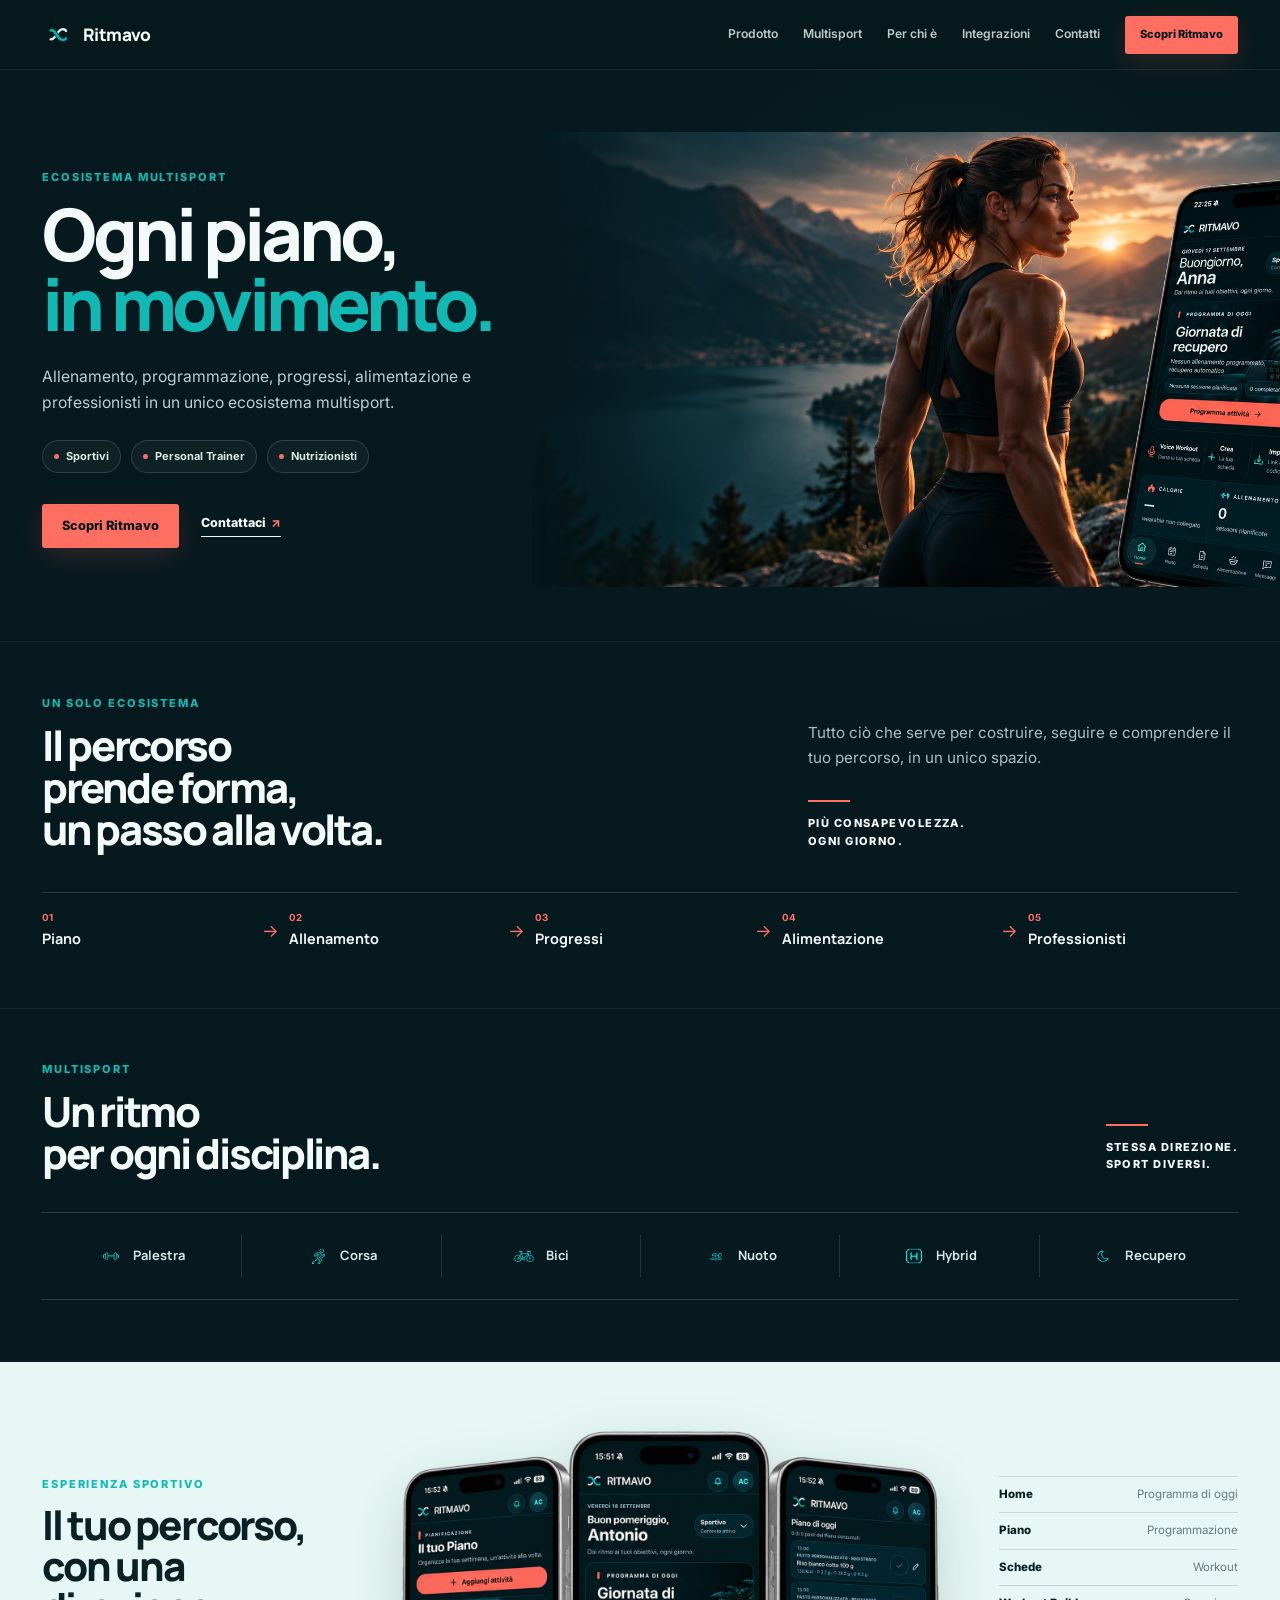
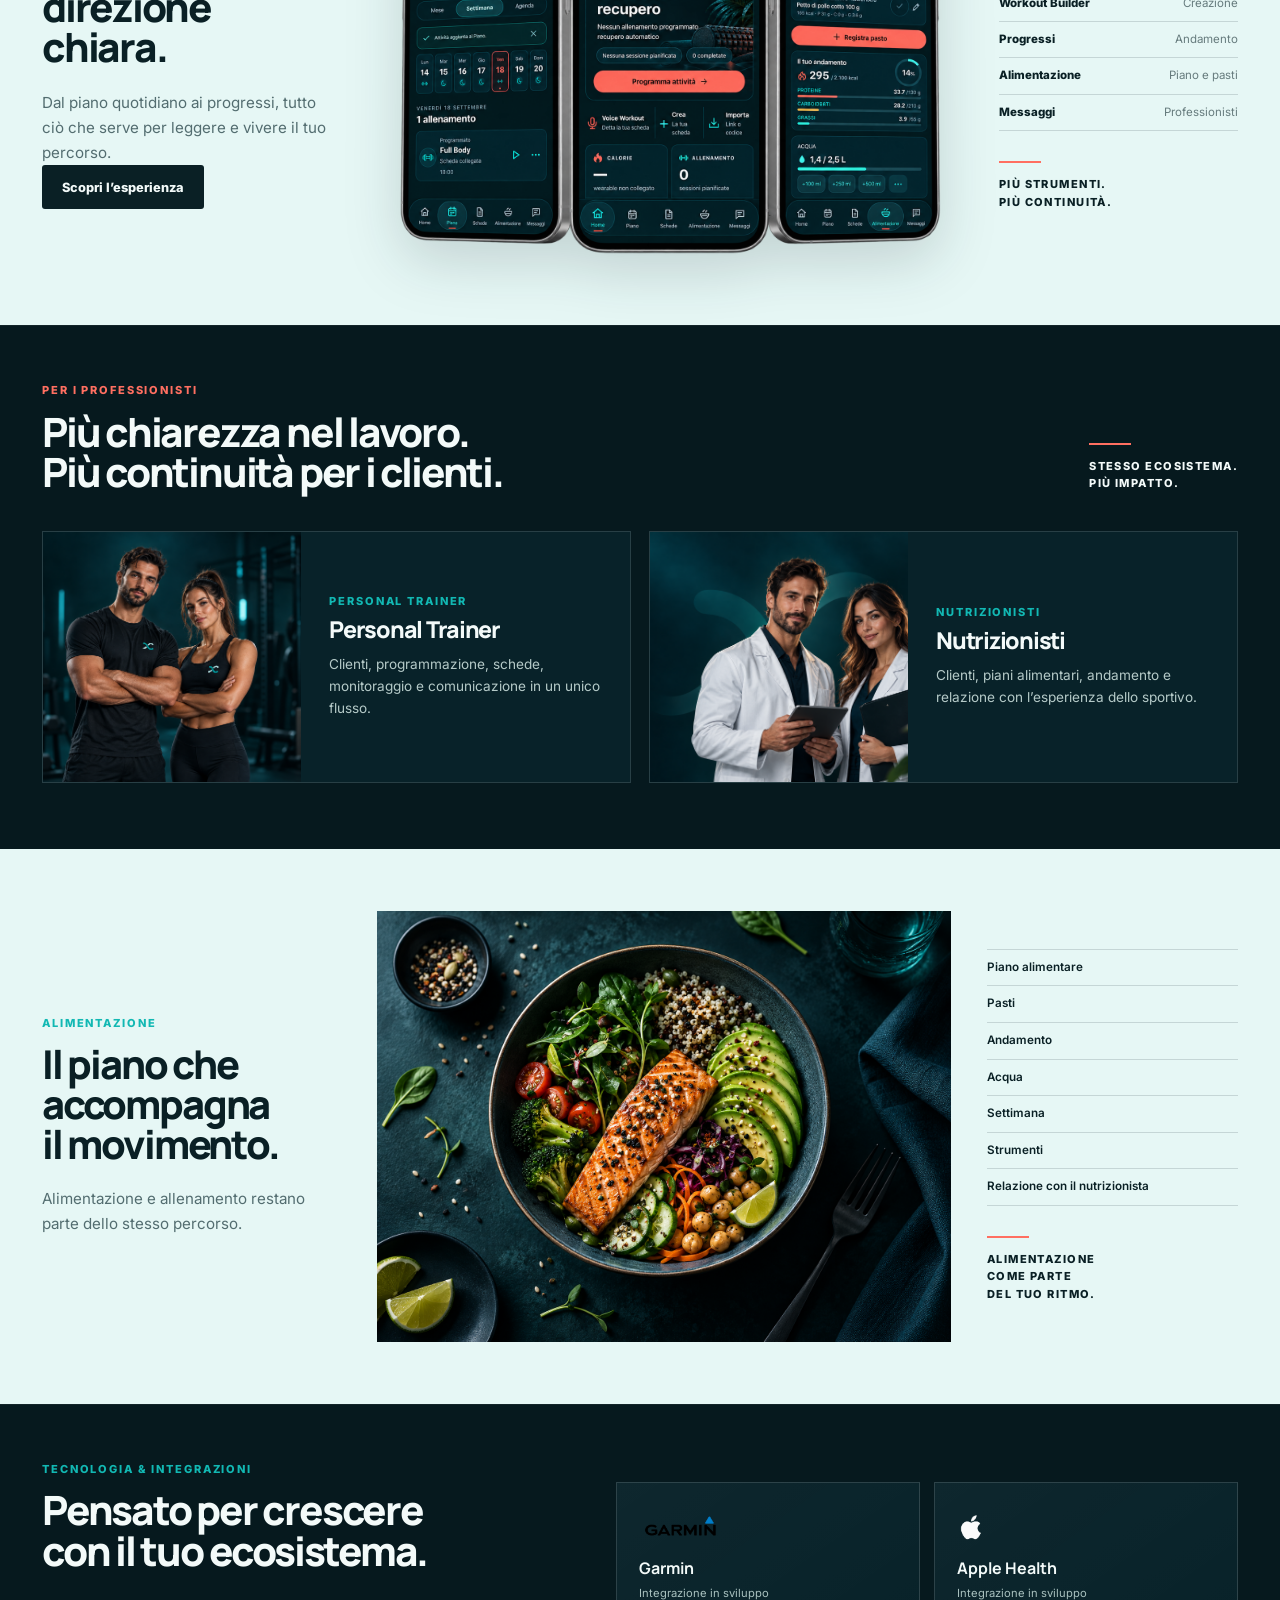
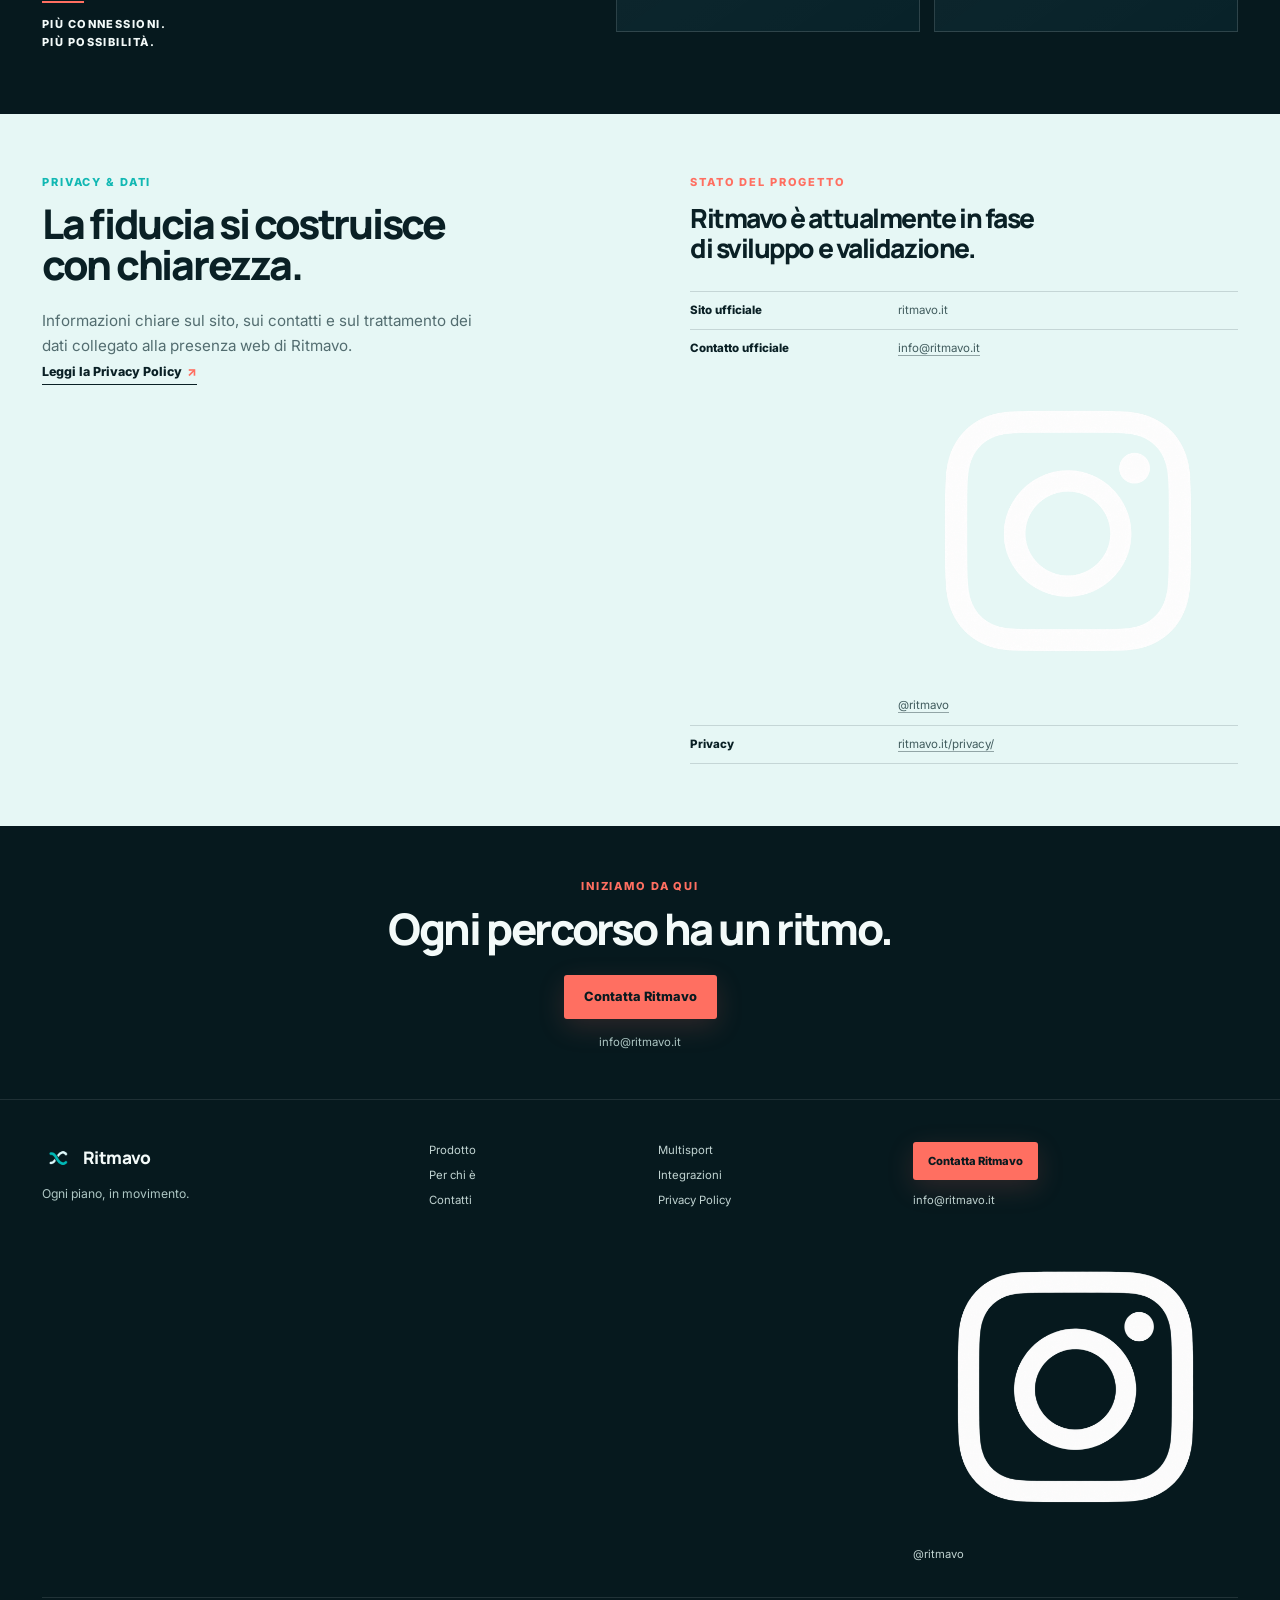
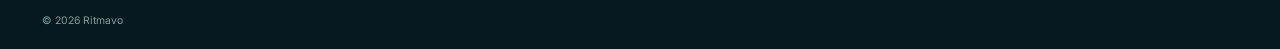
==== commit 2bead58c: "Add instagram link Added Instagram link to footer and updated contact links." ====
--- a/index.html
+++ b/index.html
@@ -136,9 +136,9 @@
           Per chi è
         </a>
 
-        <a href="#integrazioni">
-          Integrazioni
-        </a>
+        <a href="/integrazioni/">
+  Integrazioni
+</a>
 
         <a href="#contatti">
           Contatti
@@ -864,6 +864,20 @@
               <a href="mailto:info@ritmavo.it">
                 info@ritmavo.it
               </a>
+
+              <a
+  href="https://www.instagram.com/ritmavo/"
+  target="_blank"
+  rel="noopener noreferrer"
+  class="social-link"
+>
+  <img
+    src="assets/brand/instagram-glyph-white.png"
+    alt=""
+    aria-hidden="true"
+  >
+  <span>@ritmavo</span>
+</a>
             </dd>
 
             <dt>Privacy</dt>
@@ -972,9 +986,9 @@
           Per chi è
         </a>
 
-        <a href="#integrazioni">
-          Integrazioni
-        </a>
+        <a href="/integrazioni/">
+  Integrazioni
+</a>
 
         <a href="#contatti">
           Contatti
@@ -987,20 +1001,34 @@
       </nav>
 
 
-      <div class="footer-contact">
-
-        <a
-          class="button button-coral button-small"
-          href="mailto:info@ritmavo.it"
-        >
-          Contatta Ritmavo
-        </a>
-
-        <a href="mailto:info@ritmavo.it">
-          info@ritmavo.it
-        </a>
-
-      </div>
+     <div class="footer-contact">
+
+  <a
+    class="button button-coral button-small"
+    href="mailto:info@ritmavo.it"
+  >
+    Contatta Ritmavo
+  </a>
+
+  <a href="mailto:info@ritmavo.it">
+    info@ritmavo.it
+  </a>
+
+  <a
+    href="https://www.instagram.com/ritmavo/"
+    target="_blank"
+    rel="noopener noreferrer"
+    class="social-link"
+  >
+    <img
+      src="assets/brand/instagram-glyph-white.png"
+      alt=""
+      aria-hidden="true"
+    >
+    <span>@ritmavo</span>
+  </a>
+
+</div>
 
 
     </div>
--- a/styles.css
+++ b/styles.css
@@ -5688,3 +5688,880 @@
   }
 
 }
+
+
+/* =========================================================
+   INTEGRATIONS PAGE
+   Scoped styles — existing pages remain untouched
+   ========================================================= */
+
+.integrations-page {
+  background: var(--ritmavo-bg);
+}
+
+
+/* =========================================================
+   HERO
+   ========================================================= */
+
+.integrations-page .integrations-hero {
+  min-height: 650px;
+
+  padding: 88px 0 76px;
+
+  overflow: hidden;
+
+  background:
+    radial-gradient(
+      circle at 75% 45%,
+      rgba(18, 184, 179, 0.12),
+      transparent 31%
+    ),
+    var(--ritmavo-bg);
+
+  color: var(--ritmavo-text-light);
+}
+
+
+.integrations-page .integrations-hero-grid {
+  min-height: 470px;
+
+  display: grid;
+  grid-template-columns: 43% 51%;
+
+  justify-content: space-between;
+  align-items: center;
+
+  gap: 55px;
+}
+
+
+.integrations-page .integrations-hero-copy h1 {
+  color: var(--ritmavo-text-light);
+
+  font-size: clamp(4rem, 5.8vw, 5.8rem);
+}
+
+
+.integrations-page .integrations-hero-copy h1 em {
+  color: var(--ritmavo-teal);
+
+  font-style: normal;
+}
+
+
+.integrations-page .integrations-hero-lead {
+  max-width: 540px;
+
+  margin: 25px 0 0;
+
+  color: var(--ritmavo-muted-light);
+
+  line-height: 1.7;
+}
+
+
+.integrations-page .integrations-status-tags {
+  display: flex;
+  flex-wrap: wrap;
+
+  gap: 8px;
+
+  margin: 28px 0 31px;
+}
+
+
+.integrations-page .integrations-status-tags span {
+  padding: 7px 11px;
+
+  border: 1px solid rgba(255, 255, 255, 0.14);
+  border-radius: 999px;
+
+  background: rgba(255, 255, 255, 0.035);
+
+  color: #dce9e7;
+
+  font-size: 0.67rem;
+  font-weight: 700;
+}
+
+
+/* =========================================================
+   HERO VISUAL
+   ========================================================= */
+
+.integrations-page .integrations-hero-visual {
+  position: relative;
+
+  min-height: 470px;
+}
+
+
+.integrations-page .integration-orbit {
+  position: absolute;
+
+  left: 50%;
+  top: 50%;
+
+  border: 1px solid rgba(18, 184, 179, 0.18);
+  border-radius: 50%;
+
+  transform: translate(-50%, -50%);
+}
+
+
+.integrations-page .integration-orbit-large {
+  width: 420px;
+  height: 420px;
+}
+
+
+.integrations-page .integration-orbit-small {
+  width: 265px;
+  height: 265px;
+
+  border-color: rgba(255, 255, 255, 0.09);
+}
+
+
+.integrations-page .integration-core {
+  position: absolute;
+  z-index: 4;
+
+  left: 50%;
+  top: 50%;
+
+  width: 145px;
+  height: 145px;
+
+  display: flex;
+  flex-direction: column;
+  align-items: center;
+  justify-content: center;
+
+  gap: 9px;
+
+  transform: translate(-50%, -50%);
+
+  border: 1px solid rgba(18, 184, 179, 0.36);
+  border-radius: 50%;
+
+  background: var(--ritmavo-bg-soft);
+
+  box-shadow:
+    0 0 70px rgba(18, 184, 179, 0.14);
+}
+
+
+.integrations-page .integration-core img {
+  width: 48px;
+  height: 48px;
+
+  object-fit: contain;
+}
+
+
+.integrations-page .integration-core strong {
+  font-family: Manrope, sans-serif;
+  font-size: 0.85rem;
+}
+
+
+.integrations-page .integration-source {
+  position: absolute;
+  z-index: 5;
+
+  width: 125px;
+  height: 125px;
+
+  display: flex;
+  align-items: center;
+  justify-content: center;
+
+  padding: 23px;
+
+  border: 1px solid rgba(255, 255, 255, 0.13);
+  border-radius: 50%;
+
+  background: #ffffff;
+
+  box-shadow:
+    0 20px 45px rgba(0, 0, 0, 0.2);
+}
+
+
+.integrations-page .integration-source img {
+  max-width: 100%;
+  max-height: 48px;
+
+  object-fit: contain;
+}
+
+
+.integrations-page .source-garmin {
+  left: 5%;
+  top: 14%;
+}
+
+
+.integrations-page .source-apple {
+  right: 3%;
+  bottom: 12%;
+}
+
+
+/* =========================================================
+   PRINCIPLE
+   ========================================================= */
+
+.integrations-page .integrations-principle {
+  padding: 80px 0;
+
+  border-top: 1px solid rgba(255, 255, 255, 0.06);
+
+  background: var(--ritmavo-bg-soft);
+
+  color: var(--ritmavo-text-light);
+}
+
+
+.integrations-page .integrations-principle-grid {
+  display: grid;
+  grid-template-columns: 44% 44%;
+
+  justify-content: space-between;
+
+  gap: 60px;
+}
+
+
+.integrations-page .integrations-big-copy {
+  margin: 0;
+
+  color: var(--ritmavo-text-light);
+
+  font-family: Manrope, sans-serif;
+  font-size: 1.45rem;
+  line-height: 1.4;
+  font-weight: 700;
+}
+
+
+.integrations-page .integrations-muted-copy {
+  margin: 20px 0 0;
+
+  color: var(--ritmavo-muted-light);
+
+  line-height: 1.72;
+}
+
+
+/* =========================================================
+   CONNECTIONS
+   ========================================================= */
+
+.integrations-page .integrations-list {
+  padding: 85px 0;
+
+  background: var(--ritmavo-ice);
+}
+
+
+.integrations-page .integrations-section-heading {
+  display: grid;
+  grid-template-columns: 55% 34%;
+
+  justify-content: space-between;
+  align-items: end;
+
+  gap: 50px;
+
+  margin-bottom: 44px;
+}
+
+
+.integrations-page .integrations-section-heading > p {
+  margin: 0;
+
+  color: var(--ritmavo-muted-dark);
+
+  line-height: 1.65;
+}
+
+
+.integrations-page .integration-detail-grid {
+  display: grid;
+  grid-template-columns: 1fr 1fr;
+
+  gap: 16px;
+}
+
+
+.integrations-page .integration-detail-card {
+  overflow: hidden;
+
+  border: 1px solid rgba(10, 32, 37, 0.14);
+
+  background: rgba(255, 255, 255, 0.35);
+}
+
+
+.integrations-page .integration-brand {
+  min-height: 215px;
+
+  display: flex;
+  align-items: center;
+  justify-content: center;
+
+  padding: 45px;
+
+  background: #ffffff;
+}
+
+
+.integrations-page .integration-brand img {
+  max-width: 190px;
+  max-height: 70px;
+
+  object-fit: contain;
+}
+
+
+.integrations-page .integration-detail-content {
+  min-height: 330px;
+
+  padding: 31px;
+}
+
+
+.integrations-page .integration-detail-topline {
+  display: flex;
+  align-items: flex-start;
+  justify-content: space-between;
+
+  gap: 15px;
+}
+
+
+.integrations-page .integration-development-badge {
+  padding: 6px 9px;
+
+  border: 1px solid rgba(10, 32, 37, 0.13);
+  border-radius: 999px;
+
+  color: var(--ritmavo-muted-dark);
+
+  font-size: 0.56rem;
+  font-weight: 800;
+  letter-spacing: 0.08em;
+}
+
+
+.integrations-page .integration-detail-content h3 {
+  margin: 20px 0 13px;
+
+  font-size: 1.55rem;
+}
+
+
+.integrations-page .integration-detail-content > p {
+  margin: 0;
+
+  color: var(--ritmavo-muted-dark);
+
+  line-height: 1.68;
+}
+
+
+.integrations-page .integration-detail-tags {
+  display: flex;
+  flex-wrap: wrap;
+
+  gap: 7px;
+
+  margin-top: 27px;
+}
+
+
+.integrations-page .integration-detail-tags span {
+  padding: 7px 9px;
+
+  border: 1px solid rgba(10, 32, 37, 0.14);
+  border-radius: 999px;
+
+  font-size: 0.63rem;
+  font-weight: 700;
+}
+
+
+.integrations-page .integrations-disclaimer {
+  max-width: 900px;
+
+  margin: 26px auto 0;
+
+  color: var(--ritmavo-muted-dark);
+
+  font-size: 0.68rem;
+  line-height: 1.6;
+
+  text-align: center;
+}
+
+
+/* =========================================================
+   DATA FLOW
+   ========================================================= */
+
+.integrations-page .integrations-flow-section {
+  padding: 90px 0;
+
+  background:
+    radial-gradient(
+      circle at 50% 50%,
+      rgba(18, 184, 179, 0.07),
+      transparent 37%
+    ),
+    var(--ritmavo-bg);
+
+  color: var(--ritmavo-text-light);
+}
+
+
+.integrations-page .integrations-flow-heading {
+  max-width: 710px;
+
+  margin-bottom: 50px;
+}
+
+
+.integrations-page .integrations-flow-heading > p:not(.eyebrow) {
+  max-width: 620px;
+
+  margin: 22px 0 0;
+
+  color: var(--ritmavo-muted-light);
+
+  line-height: 1.7;
+}
+
+
+.integrations-page .integrations-data-flow {
+  display: grid;
+  grid-template-columns:
+    1fr auto
+    1fr auto
+    1fr auto
+    1fr;
+
+  align-items: stretch;
+}
+
+
+.integrations-page .data-flow-item {
+  min-height: 210px;
+
+  padding: 24px;
+
+  border-top: 1px solid rgba(255, 255, 255, 0.15);
+  border-bottom: 1px solid rgba(255, 255, 255, 0.15);
+}
+
+
+.integrations-page .data-flow-item span {
+  color: var(--ritmavo-coral);
+
+  font-size: 0.61rem;
+  font-weight: 800;
+}
+
+
+.integrations-page .data-flow-item strong {
+  display: block;
+
+  margin: 35px 0 10px;
+
+  font-family: Manrope, sans-serif;
+  font-size: 1.08rem;
+}
+
+
+.integrations-page .data-flow-item p {
+  margin: 0;
+
+  color: var(--ritmavo-muted-light);
+
+  font-size: 0.76rem;
+  line-height: 1.58;
+}
+
+
+.integrations-page .data-flow-core {
+  background: rgba(18, 184, 179, 0.065);
+}
+
+
+.integrations-page .integrations-data-flow > i {
+  display: flex;
+  align-items: center;
+
+  padding: 0 12px;
+
+  color: var(--ritmavo-coral);
+
+  font-style: normal;
+}
+
+
+/* =========================================================
+   WHY INTEGRATE
+   ========================================================= */
+
+.integrations-page .integrations-value {
+  padding: 85px 0;
+
+  background: var(--ritmavo-paper);
+}
+
+
+.integrations-page .integrations-value-grid {
+  display: grid;
+  grid-template-columns: 35% 58%;
+
+  justify-content: space-between;
+
+  gap: 60px;
+}
+
+
+.integrations-page .integrations-value-list {
+  border-top: 1px solid var(--line-light);
+}
+
+
+.integrations-page .integrations-value-list article {
+  position: relative;
+
+  display: grid;
+  grid-template-columns: 42px 38% 1fr;
+
+  gap: 20px;
+
+  padding: 24px 0;
+
+  border-bottom: 1px solid var(--line-light);
+}
+
+
+.integrations-page .integrations-value-list article > span {
+  color: var(--ritmavo-coral);
+
+  font-size: 0.61rem;
+  font-weight: 800;
+}
+
+
+.integrations-page .integrations-value-list h3 {
+  margin: 0;
+
+  font-size: 1rem;
+}
+
+
+.integrations-page .integrations-value-list p {
+  margin: 0;
+
+  color: var(--ritmavo-muted-dark);
+
+  font-size: 0.78rem;
+  line-height: 1.62;
+}
+
+
+/* =========================================================
+   PRIVACY
+   ========================================================= */
+
+.integrations-page .integrations-privacy {
+  padding: 82px 0;
+
+  background: var(--ritmavo-ice);
+}
+
+
+.integrations-page .integrations-privacy-grid {
+  display: grid;
+  grid-template-columns: 44% 44%;
+
+  justify-content: space-between;
+
+  gap: 60px;
+}
+
+
+.integrations-page .integrations-privacy-grid > div:last-child p {
+  margin: 0 0 17px;
+
+  color: var(--ritmavo-muted-dark);
+
+  line-height: 1.7;
+}
+
+
+.integrations-page .integrations-privacy-grid .text-link {
+  display: inline-flex;
+
+  margin-top: 12px;
+}
+
+
+/* =========================================================
+   STATUS
+   ========================================================= */
+
+.integrations-page .integrations-status {
+  padding: 80px 0;
+
+  background: var(--ritmavo-paper);
+}
+
+
+.integrations-page .integrations-status-grid {
+  display: grid;
+  grid-template-columns: 46% 43%;
+
+  justify-content: space-between;
+
+  gap: 60px;
+}
+
+
+.integrations-page .integrations-status-grid > div:last-child > p {
+  margin: 0;
+
+  color: var(--ritmavo-muted-dark);
+
+  line-height: 1.7;
+}
+
+
+.integrations-page .integrations-status dl {
+  display: grid;
+  grid-template-columns: 40% 60%;
+
+  margin: 30px 0 0;
+
+  border-top: 1px solid var(--line-light);
+
+  font-size: 0.72rem;
+}
+
+
+.integrations-page .integrations-status dt,
+.integrations-page .integrations-status dd {
+  margin: 0;
+
+  padding: 11px 0;
+
+  border-bottom: 1px solid var(--line-light);
+}
+
+
+.integrations-page .integrations-status dt {
+  font-weight: 800;
+}
+
+
+.integrations-page .integrations-status dd {
+  color: var(--ritmavo-muted-dark);
+}
+
+
+/* =========================================================
+   SUBTLE INTERACTIONS
+   ========================================================= */
+
+.integrations-page .integration-detail-card {
+  transition:
+    transform 0.28s ease,
+    border-color 0.28s ease,
+    box-shadow 0.28s ease;
+}
+
+
+.integrations-page .integration-detail-card:hover {
+  transform: translateY(-4px);
+
+  border-color: rgba(18, 184, 179, 0.35);
+
+  box-shadow:
+    0 18px 40px rgba(0, 0, 0, 0.1);
+}
+
+
+/* =========================================================
+   RESPONSIVE
+   ========================================================= */
+
+@media (max-width: 1000px) {
+
+  .integrations-page .integrations-hero-grid {
+    grid-template-columns: 46% 48%;
+  }
+
+  .integrations-page .integration-orbit-large {
+    width: 350px;
+    height: 350px;
+  }
+
+  .integrations-page .integration-orbit-small {
+    width: 225px;
+    height: 225px;
+  }
+
+  .integrations-page .integration-source {
+    width: 105px;
+    height: 105px;
+  }
+
+  .integrations-page .integrations-value-grid {
+    grid-template-columns: 1fr;
+  }
+
+}
+
+
+@media (max-width: 720px) {
+
+  .integrations-page .integrations-hero {
+    padding: 55px 0 45px;
+  }
+
+
+  .integrations-page .integrations-hero-grid,
+  .integrations-page .integrations-principle-grid,
+  .integrations-page .integrations-value-grid,
+  .integrations-page .integrations-privacy-grid,
+  .integrations-page .integrations-status-grid {
+    grid-template-columns: 1fr;
+  }
+
+
+  .integrations-page .integrations-hero-copy h1 {
+    font-size: 3.4rem;
+  }
+
+
+  .integrations-page .integrations-hero-visual {
+    min-height: 420px;
+
+    margin-top: 25px;
+
+    transform: scale(0.88);
+  }
+
+
+  .integrations-page .integrations-section-heading {
+    grid-template-columns: 1fr;
+
+    gap: 18px;
+  }
+
+
+  .integrations-page .integration-detail-grid {
+    grid-template-columns: 1fr;
+  }
+
+
+  .integrations-page .integration-brand {
+    min-height: 180px;
+  }
+
+
+  .integrations-page .integrations-data-flow {
+    grid-template-columns: 1fr;
+
+    gap: 0;
+  }
+
+
+  .integrations-page .integrations-data-flow > i {
+    display: none;
+  }
+
+
+  .integrations-page .data-flow-item {
+    min-height: 150px;
+
+    border-bottom: 0;
+  }
+
+
+  .integrations-page .data-flow-item:last-child {
+    border-bottom: 1px solid rgba(255, 255, 255, 0.15);
+  }
+
+
+  .integrations-page .integrations-value-list article {
+    grid-template-columns: 35px 1fr;
+  }
+
+
+  .integrations-page .integrations-value-list article p {
+    grid-column: 2;
+  }
+
+}
+
+
+@media (max-width: 430px) {
+
+  .integrations-page .integrations-hero-copy h1 {
+    font-size: 2.9rem;
+  }
+
+
+  .integrations-page .integrations-hero-visual {
+    min-height: 360px;
+
+    margin-left: -35px;
+    margin-right: -35px;
+
+    transform: scale(0.74);
+  }
+
+
+  .integrations-page .integration-detail-topline {
+    flex-direction: column;
+  }
+
+
+  .integrations-page .integration-detail-content {
+    min-height: auto;
+  }
+
+
+  .integrations-page .integration-brand img {
+    max-width: 155px;
+  }
+
+
+  .integrations-page .integrations-value-list article {
+    grid-template-columns: 1fr;
+  }
+
+
+  .integrations-page .integrations-value-list article p {
+    grid-column: auto;
+  }
+
+
+  .integrations-page .integrations-status dl {
+    grid-template-columns: 1fr;
+  }
+
+
+  .integrations-page .integrations-status dd {
+    padding-top: 0;
+  }
+
+}
